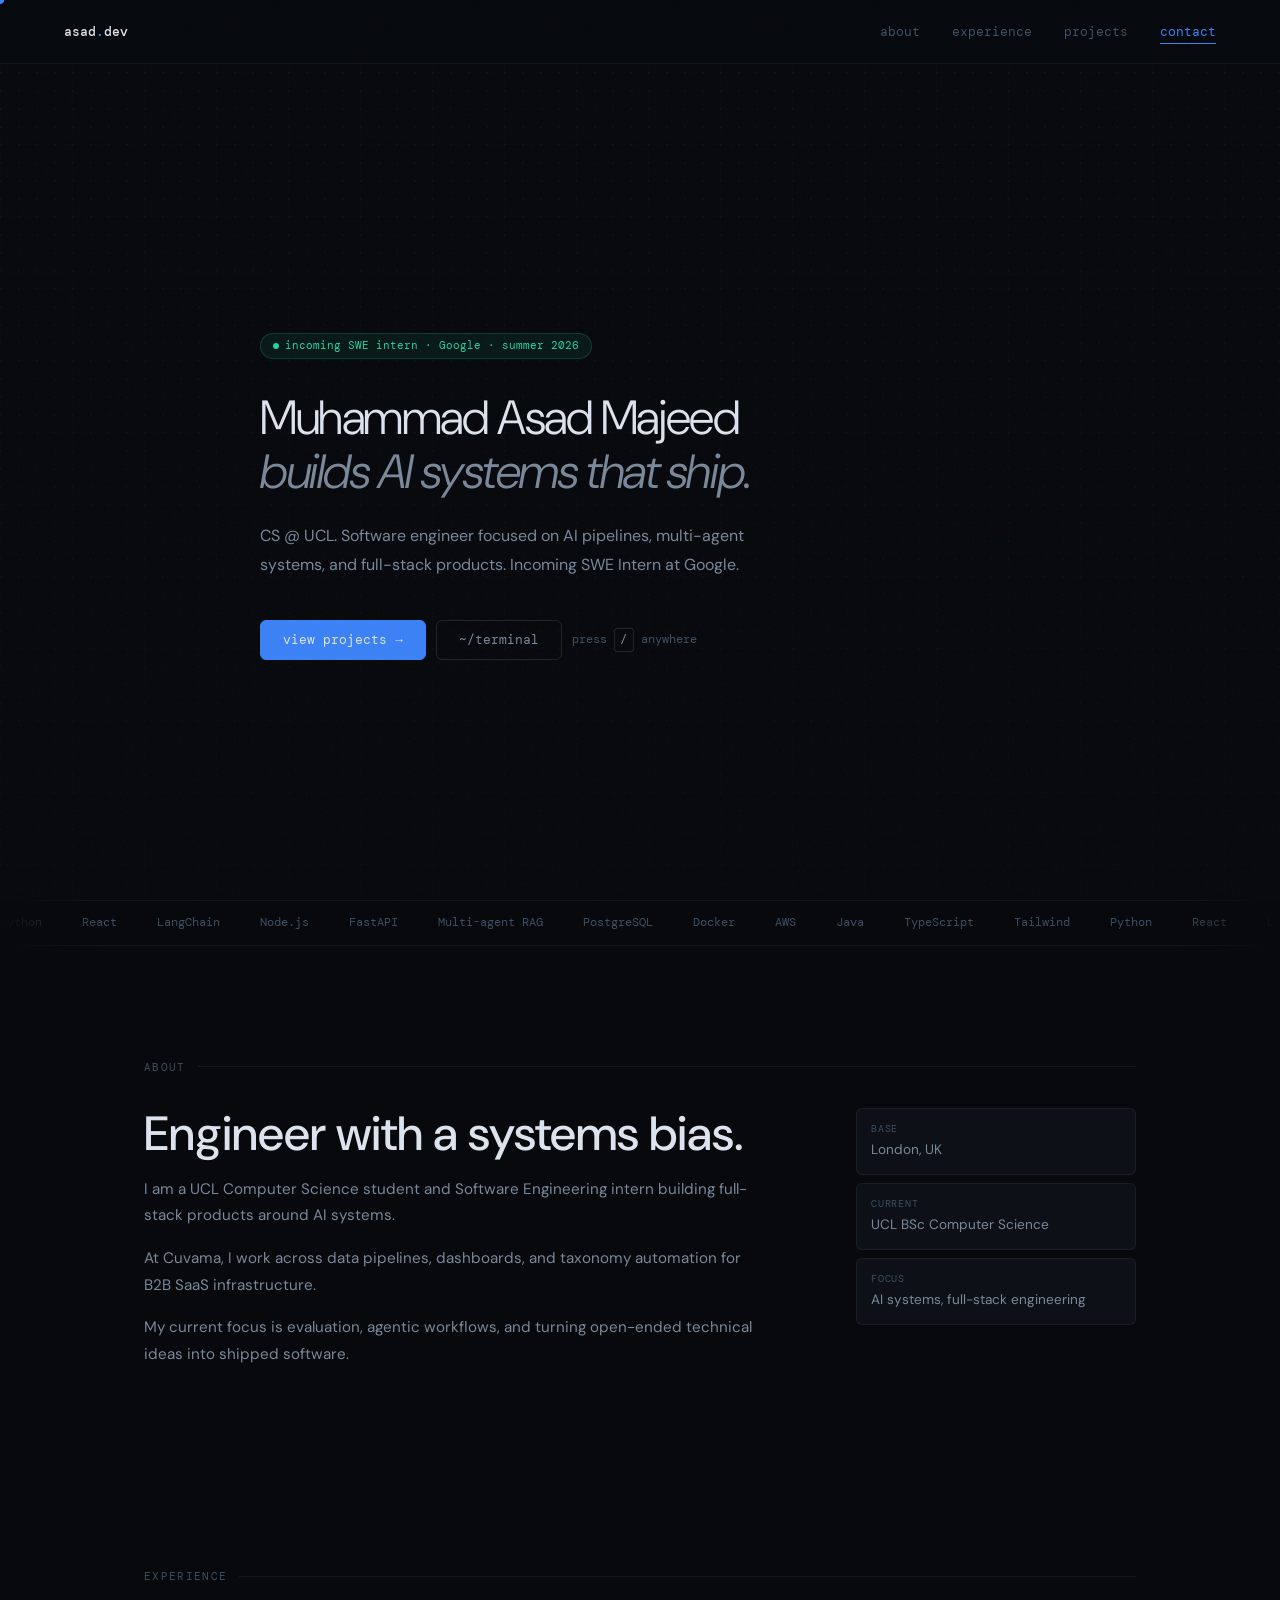
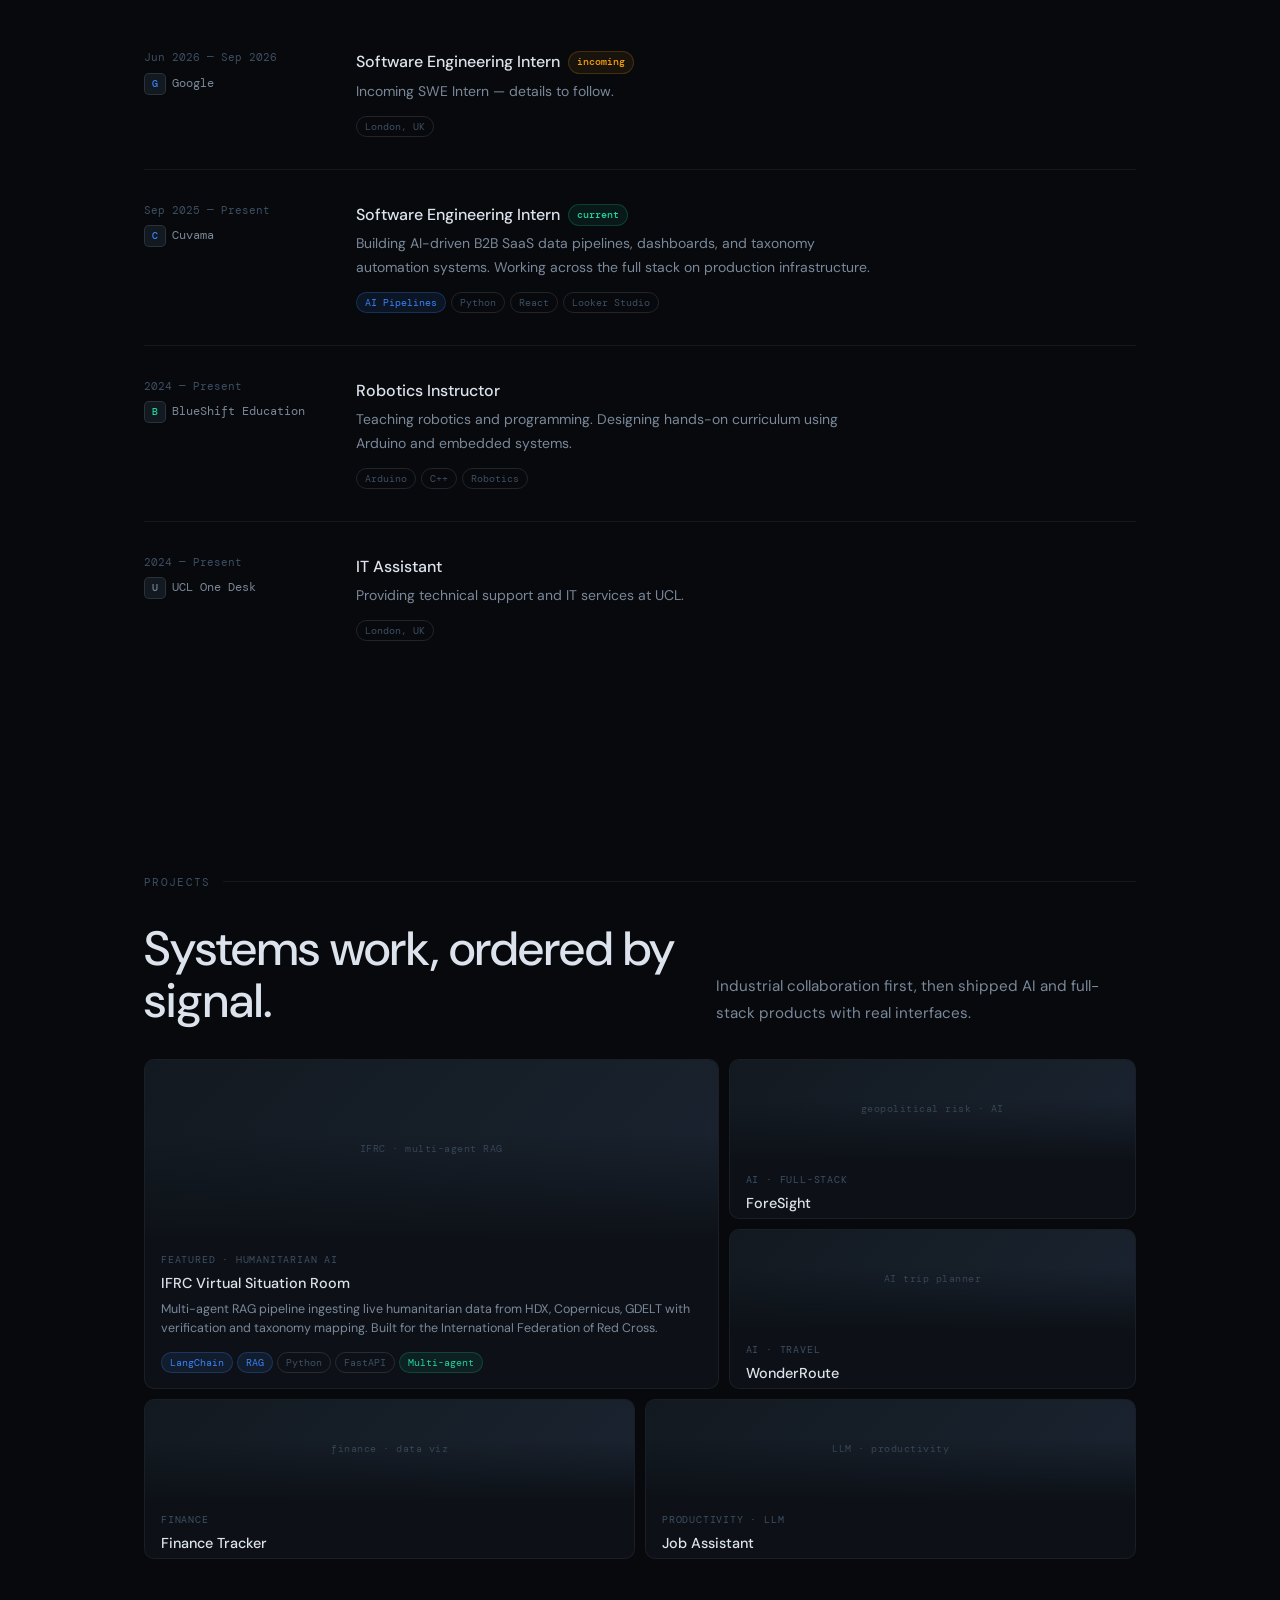
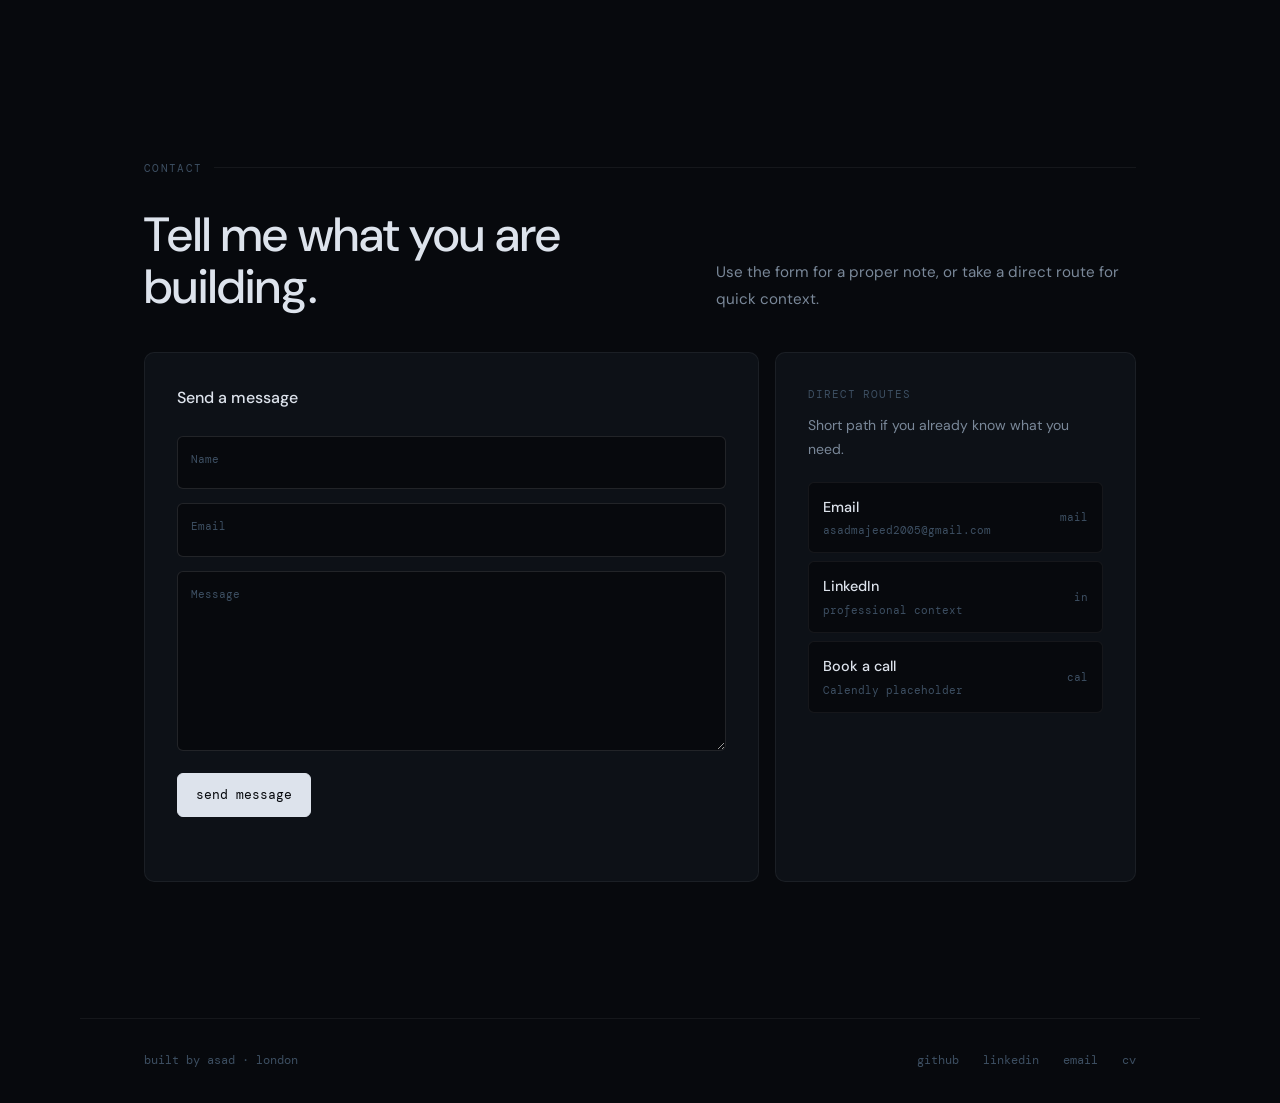
==== index.html @ 509f200a "style(responsive): complete mobile and performance pass" ====
<!DOCTYPE html>
<html>
<head>
    <meta charset="UTF-8"/>
    <meta name="viewport" content="width=device-width, initial-scale=1.0"/>
    <link rel="preconnect" href="https://fonts.googleapis.com">
    <link rel="preconnect" href="https://fonts.gstatic.com" crossorigin>
    <link rel="preload" as="style" href="https://fonts.googleapis.com/css2?family=DM+Mono:wght@400;500&family=DM+Sans:wght@300;400;500&display=swap">
    <link rel="stylesheet" href="https://fonts.googleapis.com/css2?family=DM+Mono:wght@400;500&family=DM+Sans:wght@300;400;500&display=swap">
    <link rel="stylesheet" href="css/variables.css"/>
    <link rel="stylesheet" href="css/reset.css"/>
    <link rel="stylesheet" href="css/layout.css"/>
    <link rel="stylesheet" href="css/components.css"/>
    <link rel="stylesheet" href="css/animations.css"/>
    <link rel="icon" href="favicon.ico"/>
    <link rel="icon" href="./images/favicon.svg" type="image/svg+xml">
    <link rel="icon" href="favicon.ico" type="image/x-icon" sizes="any"> <!-- Fallback -->
    <script src="script.js"></script>
    <script src="js/main.js" defer></script>
    <script src="js/scroll-animate.js" defer></script>
    <script src="js/terminal.js" defer></script>
    <script src="js/cursor.js" defer></script>
    <title>Muhammad Asad Majeed</title>
</head>
<body>
    <div id="scroll-bar" aria-hidden="true"></div>
    <div id="cursor" aria-hidden="true"></div>
    <div class="terminal-overlay" id="terminal-overlay" aria-hidden="true">
        <div class="terminal-window" role="dialog" aria-modal="true" aria-labelledby="terminal-title">
            <div class="terminal-bar">
                <div class="terminal-meta">
                    <span id="terminal-title" class="terminal-title">asad@portfolio ~/</span>
                    <div class="terminal-shell-tabs" aria-label="Terminal mode">
                        <button class="terminal-shell-tab active" type="button" data-shell="bash">bash</button>
                        <button class="terminal-shell-tab" type="button" data-shell="powershell">powershell</button>
                    </div>
                </div>
                <button class="terminal-close" type="button" data-terminal-close>close</button>
            </div>
            <div class="terminal-output" id="terminal-output" aria-live="polite"></div>
            <form class="terminal-input-row" id="terminal-form" autocomplete="off">
                <span class="terminal-prompt" id="terminal-prompt">$</span>
                <input class="terminal-input" id="terminal-input" name="command" spellcheck="false" placeholder="ls, cd projects/, open foresight/, help">
            </form>
        </div>
    </div>
    <main id="main-content">

        <nav class="site-nav" aria-label="Primary navigation">
            <a class="site-nav-logo glitch-text" href="#main-home" aria-label="Muhammad Asad Majeed home">asad<span>.</span>dev</a>
            <ul class="site-nav-links">
                <li><a href="#About" class="site-nav-link active">about</a></li>
                <li><a href="#Experience" class="site-nav-link">experience</a></li>
                <li><a href="#Projects" class="site-nav-link">projects</a></li>
                <li><a href="#Contact" class="site-nav-link">contact</a></li>
            </ul>
        </nav>
        <div id="main-home" class="hero">
            <div id="Home" class="hero-inner">
                <span class="hero-tag">
                    <span class="hero-tag-dot" aria-hidden="true"></span>
                    incoming SWE intern &middot; Google &middot; summer 2026
                </span>
                <h1 class="hero-title glitch-text" data-split-words>
                    <span>Muhammad Asad Majeed</span>
                    <span class="hero-title-muted">builds AI systems that ship.</span>
                </h1>
                <p class="hero-sub">CS @ UCL. Software engineer focused on AI pipelines, multi-agent systems, and full-stack products. Incoming SWE Intern at Google.</p>
                <div class="hero-actions">
                    <div class="magnetic-wrap">
                        <a class="btn-primary" href="#Projects">view projects &rarr;</a>
                    </div>
                    <button class="btn-ghost" type="button" data-terminal-open>~/terminal</button>
                    <span class="hero-hint">press <kbd>/</kbd> anywhere</span>
                </div>
            </div>
        </div>
        <div class="marquee-wrap" aria-label="Core toolkit">
            <div class="marquee-inner">
                <span class="marquee-item">Python</span>
                <span class="marquee-item">React</span>
                <span class="marquee-item">LangChain</span>
                <span class="marquee-item">Node.js</span>
                <span class="marquee-item">FastAPI</span>
                <span class="marquee-item">Multi-agent RAG</span>
                <span class="marquee-item">PostgreSQL</span>
                <span class="marquee-item">Docker</span>
                <span class="marquee-item">AWS</span>
                <span class="marquee-item">Java</span>
                <span class="marquee-item">TypeScript</span>
                <span class="marquee-item">Tailwind</span>
                <span class="marquee-item" aria-hidden="true">Python</span>
                <span class="marquee-item" aria-hidden="true">React</span>
                <span class="marquee-item" aria-hidden="true">LangChain</span>
                <span class="marquee-item" aria-hidden="true">Node.js</span>
                <span class="marquee-item" aria-hidden="true">FastAPI</span>
                <span class="marquee-item" aria-hidden="true">Multi-agent RAG</span>
                <span class="marquee-item" aria-hidden="true">PostgreSQL</span>
                <span class="marquee-item" aria-hidden="true">Docker</span>
                <span class="marquee-item" aria-hidden="true">AWS</span>
                <span class="marquee-item" aria-hidden="true">Java</span>
                <span class="marquee-item" aria-hidden="true">TypeScript</span>
                <span class="marquee-item" aria-hidden="true">Tailwind</span>
            </div>
        </div>
        <section id="About" class="reveal-group">
            <div class="section-label">About</div>
            <div class="about-grid reveal-item">
                <div class="about-copy">
                    <h2>Engineer with a systems bias.</h2>
                    <p>I am a UCL Computer Science student and Software Engineering intern building full-stack products around AI systems.</p>
                    <p>At Cuvama, I work across data pipelines, dashboards, and taxonomy automation for B2B SaaS infrastructure.</p>
                    <p>My current focus is evaluation, agentic workflows, and turning open-ended technical ideas into shipped software.</p>
                </div>
                <dl class="about-facts" aria-label="Quick facts">
                    <div>
                        <dt>Base</dt>
                        <dd>London, UK</dd>
                    </div>
                    <div>
                        <dt>Current</dt>
                        <dd>UCL BSc Computer Science</dd>
                    </div>
                    <div>
                        <dt>Focus</dt>
                        <dd>AI systems, full-stack engineering</dd>
                    </div>
                </dl>
            </div>
        </section>
        <section id="Experience" class="reveal-group">
            <div class="section-label">Experience</div>
            <div class="experience-list" aria-label="Professional experience">
                <article class="exp-item reveal-item">
                    <div class="exp-left">
                        <p class="exp-period">Jun 2026 &mdash; Sep 2026</p>
                        <div class="exp-company">
                            <span class="exp-company-logo exp-company-logo-accent">G</span>
                            <span class="exp-company-name">Google</span>
                        </div>
                    </div>
                    <div class="exp-right">
                        <h2 class="exp-role">Software Engineering Intern <span class="exp-badge incoming">incoming</span></h2>
                        <p class="exp-desc">Incoming SWE Intern &mdash; details to follow.</p>
                        <div class="exp-stack">
                            <span class="tag">London, UK</span>
                        </div>
                    </div>
                </article>
                <article class="exp-item reveal-item">
                    <div class="exp-left">
                        <p class="exp-period">Sep 2025 &mdash; Present</p>
                        <div class="exp-company">
                            <span class="exp-company-logo exp-company-logo-accent">C</span>
                            <span class="exp-company-name">Cuvama</span>
                        </div>
                    </div>
                    <div class="exp-right">
                        <h2 class="exp-role">Software Engineering Intern <span class="exp-badge current">current</span></h2>
                        <p class="exp-desc">Building AI-driven B2B SaaS data pipelines, dashboards, and taxonomy automation systems. Working across the full stack on production infrastructure.</p>
                        <div class="exp-stack">
                            <span class="tag accent">AI Pipelines</span>
                            <span class="tag">Python</span>
                            <span class="tag">React</span>
                            <span class="tag">Looker Studio</span>
                        </div>
                    </div>
                </article>
                <article class="exp-item reveal-item">
                    <div class="exp-left">
                        <p class="exp-period">2024 &mdash; Present</p>
                        <div class="exp-company">
                            <span class="exp-company-logo exp-company-logo-green">B</span>
                            <span class="exp-company-name">BlueShift Education</span>
                        </div>
                    </div>
                    <div class="exp-right">
                        <h2 class="exp-role">Robotics Instructor</h2>
                        <p class="exp-desc">Teaching robotics and programming. Designing hands-on curriculum using Arduino and embedded systems.</p>
                        <div class="exp-stack">
                            <span class="tag">Arduino</span>
                            <span class="tag">C++</span>
                            <span class="tag">Robotics</span>
                        </div>
                    </div>
                </article>
                <article class="exp-item reveal-item">
                    <div class="exp-left">
                        <p class="exp-period">2024 &mdash; Present</p>
                        <div class="exp-company">
                            <span class="exp-company-logo">U</span>
                            <span class="exp-company-name">UCL One Desk</span>
                        </div>
                    </div>
                    <div class="exp-right">
                        <h2 class="exp-role">IT Assistant</h2>
                        <p class="exp-desc">Providing technical support and IT services at UCL.</p>
                        <div class="exp-stack">
                            <span class="tag">London, UK</span>
                        </div>
                    </div>
                </article>
            </div>
        </section>
        <section id="Projects" class="reveal-group">
            <div class="section-label">Projects</div>
            <div class="projects-heading reveal-item">
                <h2>Systems work, ordered by signal.</h2>
                <p>Industrial collaboration first, then shipped AI and full-stack products with real interfaces.</p>
            </div>
            <div class="bento" aria-label="Selected projects">
                <article class="bento-card bento-wide bento-tall border-trace reveal-item">
                    <!-- SCREENSHOT: capture at 1200x630px, save to assets/thumbs/ifrc.png -->
                    <!-- Replace placeholder div with: <img src="assets/thumbs/ifrc.png" alt="IFRC Virtual Situation Room interface"> -->
                    <div class="bento-thumb placeholder">
                        <div class="thumb-label">IFRC &middot; multi-agent RAG</div>
                        <div class="bento-thumb-overlay"></div>
                    </div>
                    <div class="bento-info">
                        <p class="bento-label">Featured &middot; Humanitarian AI</p>
                        <h3 class="bento-title">IFRC Virtual Situation Room</h3>
                        <p class="bento-desc">Multi-agent RAG pipeline ingesting live humanitarian data from HDX, Copernicus, GDELT with verification and taxonomy mapping. Built for the International Federation of Red Cross.</p>
                        <div class="bento-footer">
                            <div class="bento-stack" aria-label="Technology stack">
                                <span class="tag accent">LangChain</span>
                                <span class="tag accent">RAG</span>
                                <span class="tag">Python</span>
                                <span class="tag">FastAPI</span>
                                <span class="tag green">Multi-agent</span>
                            </div>
                            <div class="bento-links" aria-label="Project links">
                                <a class="tag link" href="IFRC_LIVE_URL_HERE" target="_blank" rel="noopener">live</a>
                                <a class="tag link" href="IFRC_GITHUB_URL_HERE" target="_blank" rel="noopener">github</a>
                            </div>
                        </div>
                    </div>
                    <div class="bento-expand" aria-hidden="true">
                        <button class="bento-expand-close" type="button">close</button>
                        <p class="bento-label">Featured &middot; Humanitarian AI</p>
                        <h3 class="bento-expand-title">IFRC Virtual Situation Room</h3>
                        <p>Multi-agent RAG pipeline ingesting live humanitarian data from HDX, Copernicus, and GDELT. The system focuses on verification, taxonomy mapping, and operational decision support for humanitarian teams.</p>
                        <div class="bento-expand-stack">
                            <span class="tag accent">LangChain</span>
                            <span class="tag accent">RAG</span>
                            <span class="tag">Python</span>
                            <span class="tag">FastAPI</span>
                            <span class="tag green">Multi-agent</span>
                        </div>
                        <div class="bento-expand-actions">
                            <a class="btn-primary" href="IFRC_LIVE_URL_HERE" target="_blank" rel="noopener">View Live</a>
                            <a class="btn-ghost" href="IFRC_GITHUB_URL_HERE" target="_blank" rel="noopener">GitHub</a>
                        </div>
                    </div>
                </article>

                <article class="bento-card bento-mid reveal-item">
                    <!-- SCREENSHOT: capture at 1200x630px, save to assets/thumbs/foresight.png -->
                    <!-- Replace placeholder div with: <img src="assets/thumbs/foresight.png" alt="ForeSight geopolitical risk dashboard"> -->
                    <div class="bento-thumb placeholder">
                        <div class="thumb-label">geopolitical risk &middot; AI</div>
                        <div class="bento-thumb-overlay"></div>
                    </div>
                    <div class="bento-info">
                        <p class="bento-label">AI &middot; Full-stack</p>
                        <h3 class="bento-title">ForeSight</h3>
                        <p class="bento-desc">Geopolitical risk platform using Perplexity API and event graphs to surface supply-chain signals before they break.</p>
                        <div class="bento-footer">
                            <div class="bento-stack" aria-label="Technology stack">
                                <span class="tag">Node.js</span>
                                <span class="tag accent">Perplexity</span>
                                <span class="tag">React</span>
                                <span class="tag">Tailwind</span>
                            </div>
                            <div class="bento-links" aria-label="Project links">
                                <a class="tag link" href="https://signal-xfed.onrender.com/" target="_blank" rel="noopener">live</a>
                                <a class="tag link" href="https://github.com/asad24-dev/ForeSight" target="_blank" rel="noopener">github</a>
                            </div>
                        </div>
                    </div>
                    <div class="bento-expand" aria-hidden="true">
                        <button class="bento-expand-close" type="button">close</button>
                        <p class="bento-label">AI &middot; Full-stack</p>
                        <h3 class="bento-expand-title">ForeSight</h3>
                        <p>Geopolitical risk platform connecting low-signal global events to market and supply-chain impact. It uses Perplexity-powered source analysis and event graph views to make risk signals easier to inspect.</p>
                        <div class="bento-expand-stack">
                            <span class="tag">Node.js</span>
                            <span class="tag accent">Perplexity</span>
                            <span class="tag">React</span>
                            <span class="tag">Tailwind</span>
                        </div>
                        <div class="bento-expand-actions">
                            <a class="btn-primary" href="https://signal-xfed.onrender.com/" target="_blank" rel="noopener">View Live</a>
                            <a class="btn-ghost" href="https://github.com/asad24-dev/ForeSight" target="_blank" rel="noopener">GitHub</a>
                        </div>
                    </div>
                </article>

                <article class="bento-card bento-mid reveal-item">
                    <!-- SCREENSHOT: capture at 1200x630px, save to assets/thumbs/wonderroute.png -->
                    <!-- Replace placeholder div with: <img src="assets/thumbs/wonderroute.png" alt="WonderRoute trip planner interface"> -->
                    <div class="bento-thumb placeholder">
                        <div class="thumb-label">AI trip planner</div>
                        <div class="bento-thumb-overlay"></div>
                    </div>
                    <div class="bento-info">
                        <p class="bento-label">AI &middot; Travel</p>
                        <h3 class="bento-title">WonderRoute</h3>
                        <p class="bento-desc">Photo-spot-aware trip planner syncing itineraries, ratings, and Google Maps via Gemini.</p>
                        <div class="bento-footer">
                            <div class="bento-stack" aria-label="Technology stack">
                                <span class="tag accent">Gemini</span>
                                <span class="tag">React</span>
                                <span class="tag">Node.js</span>
                                <span class="tag">Google APIs</span>
                            </div>
                            <div class="bento-links" aria-label="Project links">
                                <a class="tag link" href="https://wonderroute.onrender.com" target="_blank" rel="noopener">live</a>
                                <a class="tag link" href="https://github.com/asad24-dev/WonderRoute" target="_blank" rel="noopener">github</a>
                            </div>
                        </div>
                    </div>
                    <div class="bento-expand" aria-hidden="true">
                        <button class="bento-expand-close" type="button">close</button>
                        <p class="bento-label">AI &middot; Travel</p>
                        <h3 class="bento-expand-title">WonderRoute</h3>
                        <p>Collaborative travel planner that syncs locations, preferences, ratings, and Gemini-generated plans into shared itineraries. It connects Google APIs with a full-stack planning interface.</p>
                        <div class="bento-expand-stack">
                            <span class="tag accent">Gemini</span>
                            <span class="tag">React</span>
                            <span class="tag">Node.js</span>
                            <span class="tag">Google APIs</span>
                        </div>
                        <div class="bento-expand-actions">
                            <a class="btn-primary" href="https://wonderroute.onrender.com" target="_blank" rel="noopener">View Live</a>
                            <a class="btn-ghost" href="https://github.com/asad24-dev/WonderRoute" target="_blank" rel="noopener">GitHub</a>
                        </div>
                    </div>
                </article>

                <article class="bento-card bento-half reveal-item">
                    <!-- SCREENSHOT: capture at 1200x630px, save to assets/thumbs/finance.png -->
                    <!-- Replace placeholder div with: <img src="assets/thumbs/finance.png" alt="Finance Tracker dashboard"> -->
                    <div class="bento-thumb placeholder">
                        <div class="thumb-label">finance &middot; data viz</div>
                        <div class="bento-thumb-overlay"></div>
                    </div>
                    <div class="bento-info">
                        <p class="bento-label">Finance</p>
                        <h3 class="bento-title">Finance Tracker</h3>
                        <p class="bento-desc">Personal finance tracker with data visualisation and spending categorisation.</p>
                        <div class="bento-footer">
                            <div class="bento-stack" aria-label="Technology stack">
                                <span class="tag">Python</span>
                                <span class="tag">SQLite</span>
                                <span class="tag">Matplotlib</span>
                            </div>
                            <div class="bento-links" aria-label="Project links">
                                <a class="tag link" href="https://ai-finance-webapp-1.onrender.com" target="_blank" rel="noopener">live</a>
                                <a class="tag link" href="https://github.com/asad24-dev/AI-Finance-WebApp" target="_blank" rel="noopener">github</a>
                            </div>
                        </div>
                    </div>
                    <div class="bento-expand" aria-hidden="true">
                        <button class="bento-expand-close" type="button">close</button>
                        <p class="bento-label">Finance</p>
                        <h3 class="bento-expand-title">Finance Tracker</h3>
                        <p>Personal finance tracker with spending categorisation, visual reporting, and a focused dashboard for understanding where money moves over time.</p>
                        <div class="bento-expand-stack">
                            <span class="tag">Python</span>
                            <span class="tag">SQLite</span>
                            <span class="tag">Matplotlib</span>
                        </div>
                        <div class="bento-expand-actions">
                            <a class="btn-primary" href="https://ai-finance-webapp-1.onrender.com" target="_blank" rel="noopener">View Live</a>
                            <a class="btn-ghost" href="https://github.com/asad24-dev/AI-Finance-WebApp" target="_blank" rel="noopener">GitHub</a>
                        </div>
                    </div>
                </article>

                <article class="bento-card bento-half reveal-item">
                    <!-- SCREENSHOT: capture at 1200x630px, save to assets/thumbs/job-assistant.png -->
                    <!-- Replace placeholder div with: <img src="assets/thumbs/job-assistant.png" alt="Job Assistant application interface"> -->
                    <div class="bento-thumb placeholder">
                        <div class="thumb-label">LLM &middot; productivity</div>
                        <div class="bento-thumb-overlay"></div>
                    </div>
                    <div class="bento-info">
                        <p class="bento-label">Productivity &middot; LLM</p>
                        <h3 class="bento-title">Job Assistant</h3>
                        <p class="bento-desc">LLM-powered job application tool for cover letter generation and role matching.</p>
                        <div class="bento-footer">
                            <div class="bento-stack" aria-label="Technology stack">
                                <span class="tag accent">LLM</span>
                                <span class="tag">FastAPI</span>
                                <span class="tag">Python</span>
                            </div>
                            <div class="bento-links" aria-label="Project links">
                                <a class="tag link" href="https://github.com/asad24-dev/JobApplicationAssistant" target="_blank" rel="noopener">github</a>
                            </div>
                        </div>
                    </div>
                    <div class="bento-expand" aria-hidden="true">
                        <button class="bento-expand-close" type="button">close</button>
                        <p class="bento-label">Productivity &middot; LLM</p>
                        <h3 class="bento-expand-title">Job Assistant</h3>
                        <p>LLM-powered application assistant for matching roles to relevant experience and generating stronger first drafts for application material.</p>
                        <div class="bento-expand-stack">
                            <span class="tag accent">LLM</span>
                            <span class="tag">FastAPI</span>
                            <span class="tag">Python</span>
                        </div>
                        <div class="bento-expand-actions">
                            <a class="btn-ghost" href="https://github.com/asad24-dev/JobApplicationAssistant" target="_blank" rel="noopener">GitHub</a>
                        </div>
                    </div>
                </article>
            </div>
        </section>

        <section id="Contact" class="reveal-group">
            <div class="section-label">Contact</div>
            <div class="contact-heading">
                <h2>Tell me what you are building.</h2>
                <p>Use the form for a proper note, or take a direct route for quick context.</p>
            </div>
            <div class="contact-shell border-trace">
                <div class="contact-form reveal-item">
                    <h3>Send a message</h3>
                    <form id="contact-form" action="https://formspree.io/f/manjopgz" method="POST">
                        <div class="form-group">
                            <input type="text" id="name" name="name" required placeholder=" ">
                            <label for="name">Name</label>
                        </div>

                        <div class="form-group">
                            <input type="email" id="email" name="email" required placeholder=" ">
                            <label for="email">Email</label>
                        </div>

                        <div class="form-group">
                            <textarea id="message" name="message" rows="5" required placeholder=" "></textarea>
                            <label for="message">Message</label>
                        </div>
                        <button type="submit" class="submit-btn">
                            <span>send message</span>
                        </button>
                        <div id="form-status"></div>
                    </form>
                </div>
                <aside class="contact-links reveal-item">
                    <p class="contact-links-label">Direct routes</p>
                    <p class="contact-links-copy">Short path if you already know what you need.</p>
                    <div class="contact-action-list">
                        <a href="mailto:asadmajeed2005@gmail.com">
                            <span>
                                <strong>Email</strong>
                                <small>asadmajeed2005@gmail.com</small>
                            </span>
                            <span class="contact-route-meta">mail</span>
                        </a>
                        <a href="https://www.linkedin.com/in/muhammad-asad-majeed" target="_blank" rel="noopener noreferrer">
                            <span>
                                <strong>LinkedIn</strong>
                                <small>professional context</small>
                            </span>
                            <span class="contact-route-meta">in</span>
                        </a>
                        <a href="CALENDLY_URL_HERE">
                            <span>
                                <strong>Book a call</strong>
                                <small>Calendly placeholder</small>
                            </span>
                            <span class="contact-route-meta">cal</span>
                        </a>
                    </div>
                </aside>
            </div>
        </section>
        <footer class="site-footer">
            <span class="footer-left">built by asad &middot; london</span>
            <nav class="footer-links" aria-label="Footer links">
                <a href="https://github.com/asad24-dev" target="_blank" rel="noopener noreferrer">github</a>
                <a href="https://linkedin.com/in/muhammad-asad-majeed" target="_blank" rel="noopener noreferrer">linkedin</a>
                <a href="mailto:asadmajeed2005@gmail.com">email</a>
                <a href="./images/Majeed_MuhammadAsad_cv (9).pdf">cv</a>
            </nav>
        </footer>
    </main> 
    
</body>
</html>
---- css/variables.css ----
:root {
    color-scheme: dark;
    --bg: #07090d;
    --bg2: #0d1117;
    --bg3: #121920;
    --bg4: #1a2330;
    --grid-line: rgba(59, 130, 246, 0.075);
    --grid-dot: rgba(255, 255, 255, 0.08);
    --page-fade: rgba(7, 9, 13, 0.72);
    --nav-bg: rgba(7, 9, 13, 0.85);
    --border: rgba(255, 255, 255, 0.06);
    --border2: rgba(255, 255, 255, 0.11);
    --border3: rgba(255, 255, 255, 0.18);
    --overlay: rgba(7, 9, 13, 0.88);
    --text: #dde3ec;
    --text2: #7a8899;
    --text3: #3d4f62;
    --accent: #3b82f6;
    --accent-dim: rgba(59, 130, 246, 0.10);
    --accent-glow: rgba(59, 130, 246, 0.05);
    --accent-brd: rgba(59, 130, 246, 0.25);
    --light-sweep: rgba(255, 255, 255, 0.025);
    --cursor-card: rgba(255, 255, 255, 0.12);
    --green: #22d3a0;
    --green-dim: rgba(34, 211, 160, 0.08);
    --green-brd: rgba(34, 211, 160, 0.2);
    --amber: #f59e0b;
    --amber-dim: rgba(245, 158, 11, 0.07);
    --amber-brd: rgba(245, 158, 11, 0.2);
    --error: #f87171;
    --font-sans: "DM Sans", system-ui, sans-serif;
    --font-mono: "DM Mono", "Fira Code", monospace;
    --r: 6px;
    --rl: 10px;
    --container-max: 1120px;
}
---- css/layout.css ----
html::before {
    content: "";
    position: fixed;
    inset: 0;
    z-index: 9999;
    pointer-events: none;
    opacity: 0.028;
    background-image: url("data:image/svg+xml,%3Csvg viewBox='0 0 256 256' xmlns='http://www.w3.org/2000/svg'%3E%3Cfilter id='noise'%3E%3CfeTurbulence type='fractalNoise' baseFrequency='0.9' numOctaves='4' stitchTiles='stitch'/%3E%3C/filter%3E%3Crect width='100%25' height='100%25' filter='url(%23noise)'/%3E%3C/svg%3E");
    background-size: 200px 200px;
}

body::before,
body::after {
    content: "";
    position: fixed;
    inset: 0;
    z-index: 0;
    pointer-events: none;
}

body::before {
    background-image:
        linear-gradient(var(--grid-line) 1px, transparent 1px),
        linear-gradient(90deg, var(--grid-line) 1px, transparent 1px),
        radial-gradient(circle at 1px 1px, var(--grid-dot) 1px, transparent 0);
    background-size: 72px 72px, 72px 72px, 18px 18px;
    opacity: 0.36;
}

body::after {
    background: linear-gradient(to bottom, transparent, var(--page-fade));
}

#main-content {
    position: relative;
    z-index: 2;
    width: 100%;
    max-width: 100%;
    overflow-x: clip;
}

#scroll-bar {
    position: fixed;
    top: 0;
    left: 0;
    z-index: 10000;
    width: 0%;
    height: 1px;
    background: var(--accent);
    transition: width 0.05s linear;
}

.site-nav {
    position: sticky;
    top: 0;
    z-index: 100;
    display: flex;
    align-items: center;
    justify-content: space-between;
    min-height: 64px;
    padding: 0 clamp(20px, 5vw, 72px);
    border-bottom: 1px solid var(--border);
    background: var(--nav-bg);
    backdrop-filter: blur(16px);
}

.site-nav-logo {
    color: var(--text);
    font-family: var(--font-mono);
    font-size: 13px;
    font-weight: 500;
    text-decoration: none;
}

.site-nav-logo span {
    color: var(--accent);
}

.site-nav-links {
    display: flex;
    align-items: center;
    gap: 2rem;
    margin: 0;
    padding: 0;
    list-style: none;
}

.site-nav-link {
    position: relative;
    display: block;
    color: var(--text3);
    font-family: var(--font-mono);
    font-size: 13px;
    text-decoration: none;
    transition: color 0.15s ease;
}

.site-nav-link::after {
    content: "";
    position: absolute;
    right: 0;
    bottom: -2px;
    left: 0;
    height: 1px;
    background: var(--accent);
    transform: scaleX(0);
    transform-origin: left;
    transition: transform 0.2s cubic-bezier(0.16, 1, 0.3, 1);
}

.site-nav-link:hover {
    color: var(--text);
}

.site-nav-link.active {
    color: var(--accent);
}

.site-nav-link:hover::after,
.site-nav-link.active::after {
    transform: scaleX(1);
}

#main-home.hero {
    min-height: calc(100vh - 64px);
    display: flex;
    align-items: center;
    justify-content: flex-start;
    margin: 0;
    padding: clamp(88px, 13vh, 132px) clamp(20px, 5vw, 72px) clamp(72px, 10vh, 112px);
}

#Home.hero-inner {
    width: min(760px, 100%);
    margin: 0 auto;
    padding: 0;
    animation: hero-fade-in 520ms cubic-bezier(0.16, 1, 0.3, 1) both;
}

.hero-tag {
    display: inline-flex;
    align-items: center;
    gap: 6px;
    margin-bottom: 2rem;
    padding: 4px 12px;
    border: 1px solid var(--green-brd);
    border-radius: 999px;
    background: var(--green-dim);
    color: var(--green);
    font-family: var(--font-mono);
    font-size: 11px;
    line-height: 1.4;
}

.hero-tag-dot {
    width: 6px;
    height: 6px;
    border-radius: 999px;
    background: var(--green);
    animation: pulse-dot 2s ease infinite;
}

#Home .hero-title {
    max-width: 760px;
    margin: 0;
    color: var(--text);
    font-family: var(--font-sans);
    font-size: clamp(2rem, 5vw, 3rem);
    font-weight: 300;
    letter-spacing: -0.03em;
    line-height: 1.12;
}

.hero-title > span {
    display: block;
}

.hero-title-muted {
    color: var(--text2);
    font-style: italic;
}

.hero-sub {
    max-width: 500px;
    margin: 1.5rem 0 0;
    color: var(--text2);
    font-size: 1rem;
    line-height: 1.8;
}

.hero-actions {
    display: flex;
    align-items: center;
    flex-wrap: wrap;
    gap: 10px;
    margin-top: 2.5rem;
}

.hero-hint {
    color: var(--text3);
    font-family: var(--font-mono);
    font-size: 12px;
}

.hero-hint kbd {
    min-width: 20px;
    display: inline-flex;
    align-items: center;
    justify-content: center;
    padding: 1px 5px;
    border: 1px solid var(--border2);
    border-radius: 3px;
    color: var(--text2);
    font: inherit;
}

.marquee-wrap {
    overflow: hidden;
    width: 100%;
    border-top: 1px solid var(--border);
    border-bottom: 1px solid var(--border);
    padding: 12px 0;
    -webkit-mask: linear-gradient(90deg, transparent, black 8%, black 92%, transparent);
    mask: linear-gradient(90deg, transparent, black 8%, black 92%, transparent);
}

.marquee-inner {
    display: flex;
    width: max-content;
    gap: 2.5rem;
    animation: marquee 22s linear infinite;
}

.marquee-inner:hover {
    animation-play-state: paused;
}

.marquee-item {
    color: var(--text3);
    font-family: var(--font-mono);
    font-size: 12px;
    white-space: nowrap;
    transition: color 0.15s ease;
}

.marquee-item:hover {
    color: var(--text2);
}

.section-label {
    display: flex;
    align-items: center;
    gap: 12px;
    margin: 0 0 2rem;
    color: var(--text3);
    font-family: var(--font-mono);
    font-size: 11px;
    letter-spacing: 0.12em;
    text-transform: uppercase;
}

.section-label::after {
    content: "";
    flex: 1;
    height: 1px;
    background: var(--border);
}

#Experience {
    width: min(100%, var(--container-max));
    max-width: var(--container-max);
    margin: 0 auto;
    padding: clamp(88px, 12vw, 112px) clamp(20px, 5vw, 72px) clamp(64px, 8vw, 88px);
    color: var(--text);
}

.experience-list {
    display: flex;
    flex-direction: column;
}

.exp-item {
    display: grid;
    grid-template-columns: 180px 1fr;
    gap: 2rem;
    padding: 2rem 0;
    border-bottom: 1px solid var(--border);
}

.exp-item:last-child {
    border-bottom: 0;
}

.exp-period {
    margin: 0 0 6px;
    color: var(--text3);
    font-family: var(--font-mono);
    font-size: 11px;
    line-height: 1.6;
}

.exp-company {
    display: flex;
    align-items: center;
    gap: 6px;
    color: var(--text2);
    font-family: var(--font-mono);
    font-size: 12px;
}

.exp-company-logo {
    width: 22px;
    height: 22px;
    display: inline-flex;
    align-items: center;
    justify-content: center;
    flex: 0 0 auto;
    border: 1px solid var(--border2);
    border-radius: 5px;
    background: var(--bg3);
    color: var(--text2);
    font-size: 10px;
    font-weight: 500;
}

.exp-company-logo-accent {
    color: var(--accent);
}

.exp-company-logo-green {
    color: var(--green);
}

.exp-role {
    display: flex;
    align-items: center;
    flex-wrap: wrap;
    gap: 8px;
    margin: 0 0 4px;
    color: var(--text);
    font-size: 1rem;
    font-weight: 500;
}

.exp-badge {
    padding: 2px 8px;
    border: 1px solid var(--border2);
    border-radius: 999px;
    color: var(--text3);
    font-family: var(--font-mono);
    font-size: 10px;
    font-weight: 500;
}

.exp-badge.incoming {
    border-color: var(--amber-brd);
    background: var(--amber-dim);
    color: var(--amber);
}

.exp-badge.current {
    border-color: var(--green-brd);
    background: var(--green-dim);
    color: var(--green);
}

.exp-desc {
    max-width: 520px;
    margin: 0 0 0.75rem;
    color: var(--text2);
    font-size: 0.875rem;
    line-height: 1.7;
}

.exp-stack {
    display: flex;
    flex-wrap: wrap;
    gap: 5px;
}

.bento {
    display: grid;
    grid-template-columns: repeat(12, 1fr);
    grid-auto-rows: 160px;
    gap: 10px;
    margin-top: 1rem;
}

.bento-card {
    position: relative;
    overflow: hidden;
    display: flex;
    flex-direction: column;
    border: 1px solid var(--border);
    border-radius: var(--rl);
    background: var(--bg2);
    transition: border-color 0.2s ease, transform 0.2s ease;
}

.bento-card::before {
    content: "";
    position: absolute;
    inset: 0;
    z-index: 1;
    pointer-events: none;
    opacity: 0;
    background: radial-gradient(circle at var(--mx, 50%) var(--my, 50%), var(--accent-glow), transparent 65%);
    transition: opacity 0.3s ease;
}

.bento-card::after {
    content: "";
    position: absolute;
    top: -50%;
    left: -80%;
    z-index: 3;
    width: 40%;
    height: 200%;
    pointer-events: none;
    background: linear-gradient(90deg, transparent, var(--light-sweep), transparent);
    transform: skewX(-15deg);
    transition: left 0.6s ease;
}

.bento-card:hover::before {
    opacity: 1;
}

.bento-card:hover::after {
    left: 150%;
}

.bento-card:hover {
    border-color: var(--border2);
    transform: translateY(-1px);
}

.bento-thumb {
    position: relative;
    overflow: hidden;
    width: 100%;
    height: 100px;
    flex-shrink: 0;
    background: var(--bg3);
}

.bento-thumb img {
    width: 100%;
    height: 100%;
    object-fit: cover;
    object-position: top;
    filter: brightness(0.7) saturate(0.8);
    transition: transform 0.4s ease, filter 0.4s ease;
}

.bento-card:hover .bento-thumb img {
    transform: scale(1.04);
    filter: brightness(0.88) saturate(1);
}

.bento-thumb.placeholder {
    display: flex;
    align-items: center;
    justify-content: center;
    background: linear-gradient(135deg, var(--bg3), var(--bg4));
}

.thumb-label {
    color: var(--text3);
    font-family: var(--font-mono);
    font-size: 10px;
    letter-spacing: 0.05em;
}

.bento-thumb-overlay {
    position: absolute;
    inset: 0;
    background: linear-gradient(to bottom, transparent 40%, var(--bg2) 100%);
}

.bento-info {
    position: relative;
    z-index: 2;
    display: flex;
    flex: 1;
    flex-direction: column;
    gap: 4px;
    padding: 0.75rem 1rem 0.9rem;
}

.bento-label {
    margin: 0;
    color: var(--text3);
    font-family: var(--font-mono);
    font-size: 10px;
    letter-spacing: 0.08em;
    text-transform: uppercase;
}

.bento-title {
    margin: 0;
    color: var(--text);
    font-size: 0.9rem;
    font-weight: 500;
}

.bento-desc {
    flex: 1;
    margin: 0;
    color: var(--text2);
    font-size: 0.78rem;
    line-height: 1.5;
}

.bento-footer {
    display: flex;
    align-items: center;
    justify-content: space-between;
    gap: 10px;
    margin-top: 6px;
}

.bento-stack,
.bento-links {
    display: flex;
    flex-wrap: wrap;
    gap: 4px;
}

.bento-links {
    opacity: 0;
    transition: opacity 0.2s ease;
}

.bento-card:hover .bento-links,
.bento-card:focus-within .bento-links {
    opacity: 1;
}

.bento-wide {
    grid-column: span 7;
}

.bento-mid {
    grid-column: span 5;
}

.bento-half {
    grid-column: span 6;
}

.bento-third {
    grid-column: span 4;
}

.bento-tall {
    grid-row: span 2;
}

.bento-tall .bento-thumb {
    height: 180px;
}

.bento-expand {
    position: absolute;
    inset: 0;
    z-index: 10;
    display: flex;
    flex-direction: column;
    gap: 0.8rem;
    overflow-y: auto;
    padding: 1.5rem;
    background: var(--bg2);
    opacity: 0;
    pointer-events: none;
    transition: opacity 0.2s ease;
}

.bento-expand.open {
    opacity: 1;
    pointer-events: auto;
}

.bento-expand-close {
    position: absolute;
    top: 12px;
    right: 12px;
    border: 1px solid var(--border2);
    border-radius: var(--r);
    padding: 4px 8px;
    background: transparent;
    color: var(--text3);
    font-family: var(--font-mono);
    font-size: 11px;
    cursor: pointer;
    transition: border-color 0.15s ease, color 0.15s ease;
}

.bento-expand-close:hover {
    border-color: var(--border3);
    color: var(--text);
}

.bento-expand-title {
    max-width: calc(100% - 64px);
    margin: 0;
    color: var(--text);
    font-size: 1.05rem;
    font-weight: 500;
}

.bento-expand p:not(.bento-label) {
    max-width: 560px;
    margin: 0;
    color: var(--text2);
    font-size: 0.875rem;
    line-height: 1.7;
}

.bento-expand-stack,
.bento-expand-actions {
    display: flex;
    flex-wrap: wrap;
    gap: 6px;
}

.bento-expand-actions {
    margin-top: auto;
}

#Projects {
    width: min(100%, var(--container-max));
    max-width: var(--container-max);
    margin: 0 auto;
    padding: clamp(88px, 12vw, 112px) clamp(20px, 5vw, 72px) clamp(64px, 8vw, 88px);
    color: var(--text);
}

.projects-heading {
    display: grid;
    grid-template-columns: minmax(0, 1fr) minmax(260px, 420px);
    gap: 2rem;
    align-items: end;
    margin-bottom: 2rem;
}

.projects-heading h2 {
    max-width: 720px;
    margin: 0;
    color: var(--text);
    font-size: clamp(2rem, 5vw, 3rem);
    font-weight: 500;
    letter-spacing: 0;
    line-height: 1.08;
}

.projects-heading p {
    max-width: 620px;
    margin: 0;
    color: var(--text2);
    font-size: 0.95rem;
    line-height: 1.75;
}

#About,
#Contact {
    width: min(100%, var(--container-max));
    max-width: var(--container-max);
    margin: 0 auto;
    padding: clamp(88px, 12vw, 112px) clamp(20px, 5vw, 72px) clamp(64px, 8vw, 88px);
    color: var(--text);
}

.about-grid {
    display: grid;
    grid-template-columns: minmax(0, 1fr) 280px;
    gap: clamp(2rem, 6vw, 5rem);
    align-items: start;
}

.about-copy h2,
.contact-heading h2 {
    max-width: 720px;
    margin: 0;
    color: var(--text);
    font-size: clamp(2rem, 5vw, 3rem);
    font-weight: 500;
    letter-spacing: 0;
    line-height: 1.08;
}

#About .about-copy p,
.contact-heading p {
    max-width: 620px;
    margin: 1rem 0 0;
    color: var(--text2);
    font-size: 0.95rem;
    line-height: 1.75;
}

.about-facts {
    display: grid;
    gap: 8px;
    margin: 0;
}

.about-facts div {
    display: grid;
    gap: 2px;
    border: 1px solid var(--border);
    border-radius: var(--r);
    background: var(--bg2);
    padding: 12px 14px;
}

.about-facts dt {
    color: var(--text3);
    font-family: var(--font-mono);
    font-size: 10px;
    letter-spacing: 0.08em;
    text-transform: uppercase;
}

.about-facts dd {
    margin: 0;
    color: var(--text2);
    font-size: 0.85rem;
}

.contact-heading {
    display: grid;
    grid-template-columns: minmax(0, 1fr) minmax(260px, 420px);
    gap: 2rem;
    align-items: end;
    margin-bottom: 2.5rem;
}

.contact-shell {
    display: grid;
    grid-template-columns: minmax(0, 1.45fr) minmax(260px, 0.85fr);
    gap: 16px;
}

#Contact .contact-form,
#Contact .contact-links {
    min-height: 100%;
    border: 1px solid var(--border);
    border-radius: var(--rl);
    background: var(--bg2);
    padding: clamp(1.25rem, 3vw, 2rem);
}

#Contact .contact-form h3 {
    margin: 0 0 1.5rem;
    color: var(--text);
    font-size: 1rem;
    font-weight: 500;
}

#Contact .form-group {
    position: relative;
    margin-bottom: 14px;
}

#Contact .form-group input,
#Contact .form-group textarea {
    width: 100%;
    border: 1px solid var(--border2);
    border-radius: var(--r);
    background: var(--bg);
    color: var(--text);
    font-family: var(--font-mono);
    font-size: 13px;
    outline: 0;
    padding: 20px 14px 10px;
    transition: border-color 0.18s ease, background 0.18s ease;
}

#Contact .form-group textarea {
    min-height: 180px;
    resize: vertical;
}

#Contact .form-group label {
    position: absolute;
    top: 14px;
    left: 14px;
    color: var(--text3);
    font-family: var(--font-mono);
    font-size: 11px;
    pointer-events: none;
    transition: transform 0.18s ease, color 0.18s ease;
}

#Contact .form-group input:focus,
#Contact .form-group textarea:focus {
    border-color: var(--accent-brd);
    background: var(--bg3);
}

#Contact .form-group input:focus + label,
#Contact .form-group textarea:focus + label,
#Contact .form-group input:not(:placeholder-shown) + label,
#Contact .form-group textarea:not(:placeholder-shown) + label {
    color: var(--accent);
    transform: translateY(-9px) scale(0.9);
    transform-origin: left;
}

#Contact .submit-btn {
    min-height: 44px;
    border: 1px solid var(--text);
    border-radius: var(--r);
    background: var(--text);
    color: var(--bg);
    font-family: var(--font-mono);
    font-size: 13px;
    cursor: pointer;
    padding: 0 18px;
    transition: border-color 0.18s ease, background 0.18s ease, color 0.18s ease, transform 0.18s ease;
}

#Contact .submit-btn:hover {
    border-color: var(--accent);
    background: var(--accent);
    color: var(--text);
    transform: translateY(-1px);
}

#Contact #form-status {
    min-height: 20px;
    margin-top: 12px;
    color: var(--text3);
    font-family: var(--font-mono);
    font-size: 12px;
}

.contact-links-label {
    margin: 0 0 0.65rem;
    color: var(--text3);
    font-family: var(--font-mono);
    font-size: 11px;
    letter-spacing: 0.08em;
    text-transform: uppercase;
}

.contact-links-copy {
    margin: 0 0 1.25rem;
    color: var(--text2);
    font-size: 0.875rem;
    line-height: 1.7;
}

.contact-action-list {
    display: grid;
    gap: 8px;
}

.contact-action-list a {
    display: flex;
    align-items: center;
    justify-content: space-between;
    gap: 18px;
    border: 1px solid var(--border);
    border-radius: var(--r);
    background: var(--bg);
    color: var(--text2);
    padding: 13px 14px;
    text-decoration: none;
    transition: border-color 0.18s ease, background 0.18s ease, color 0.18s ease, transform 0.18s ease;
}

.contact-action-list a:hover,
.contact-action-list a:focus-visible {
    border-color: var(--accent-brd);
    background: var(--accent-dim);
    color: var(--text);
    transform: translateY(-1px);
}

.contact-action-list strong,
.contact-action-list small {
    display: block;
}

.contact-action-list strong {
    color: var(--text);
    font-size: 0.9rem;
    font-weight: 500;
}

.contact-action-list small {
    margin-top: 2px;
    color: var(--text3);
    font-family: var(--font-mono);
    font-size: 11px;
}

.contact-route-meta {
    color: var(--text3);
    font-family: var(--font-mono);
    font-size: 11px;
}

.site-footer {
    width: min(100%, var(--container-max));
    max-width: var(--container-max);
    display: flex;
    align-items: center;
    justify-content: space-between;
    gap: 1.5rem;
    margin: 3rem auto 0;
    border-top: 1px solid var(--border);
    padding: 2rem clamp(20px, 5vw, 72px);
}

.footer-left,
.footer-links a {
    color: var(--text3);
    font-family: var(--font-mono);
    font-size: 12px;
}

.footer-links {
    display: flex;
    flex-wrap: wrap;
    gap: 1.5rem;
}

.footer-links a {
    text-decoration: none;
    transition: color 0.15s ease;
}

.footer-links a:hover {
    color: var(--text2);
}

.border-trace {
    position: relative;
}

.border-trace::before {
    content: "";
    position: absolute;
    inset: -1px;
    z-index: 0;
    border-radius: inherit;
    padding: 1px;
    background: linear-gradient(90deg, var(--accent), var(--green), var(--accent));
    background-size: 200%;
    background-position: 100%;
    opacity: 0;
    pointer-events: none;
    transition: opacity 0.2s ease, background-position 0.5s ease;
    -webkit-mask: linear-gradient(var(--text) 0 0) content-box, linear-gradient(var(--text) 0 0);
    -webkit-mask-composite: xor;
    mask-composite: exclude;
}

.border-trace:hover::before,
.border-trace:focus-within::before {
    background-position: 0%;
    opacity: 1;
}

@media screen and (max-width: 768px) {
    #Experience,
    #About,
    #Projects,
    #Contact {
        padding-right: 24px;
        padding-left: 24px;
    }

    .site-nav {
        gap: 1rem;
        min-height: 60px;
        padding-right: 16px;
        padding-left: 16px;
    }

    .site-nav-links {
        gap: clamp(0.7rem, 3vw, 1rem);
        overflow-x: auto;
        scrollbar-width: none;
    }

    .site-nav-links::-webkit-scrollbar {
        display: none;
    }

    .site-nav-link {
        font-size: 11px;
    }

    .exp-item {
        grid-template-columns: 1fr;
        gap: 0.85rem;
    }

    .bento {
        grid-auto-rows: auto;
    }

    .bento-card {
        grid-column: span 12;
        min-height: 280px;
    }

    .bento-tall {
        grid-row: auto;
    }

    .bento-tall .bento-thumb {
        height: 120px;
    }

    .about-grid,
    .projects-heading,
    .contact-heading,
    .contact-shell {
        grid-template-columns: 1fr;
    }

    .site-footer {
        align-items: flex-start;
        flex-direction: column;
        padding-right: 24px;
        padding-left: 24px;
    }

    .contact-action-list a {
        align-items: flex-start;
        flex-direction: column;
        gap: 8px;
    }

    .contact-action-list small {
        overflow-wrap: anywhere;
    }
}

@media screen and (max-width: 420px) {
    .site-nav {
        align-items: flex-start;
        flex-direction: column;
        gap: 0.7rem;
        padding-top: 14px;
        padding-bottom: 12px;
    }

    .site-nav-links {
        width: 100%;
        justify-content: space-between;
    }

    #main-home.hero {
        min-height: auto;
        padding-top: 72px;
    }

    .hero-actions {
        align-items: stretch;
        flex-direction: column;
    }

    .magnetic-wrap,
    .btn-primary,
    .btn-ghost {
        width: 100%;
    }
}
---- css/components.css ----
.btn-primary,
.btn-ghost {
    min-height: 40px;
    display: inline-flex;
    align-items: center;
    justify-content: center;
    border-radius: var(--r);
    font-family: var(--font-mono);
    font-size: 13px;
    text-decoration: none;
    cursor: pointer;
    transition: border-color 0.2s ease, background 0.2s ease, color 0.2s ease;
}

.btn-primary {
    padding: 0 22px;
    border: 1px solid var(--accent);
    background: var(--accent);
    color: var(--text);
}

.btn-primary:hover {
    border-color: var(--accent-brd);
    background: var(--accent-brd);
    color: var(--text);
}

.btn-ghost {
    padding: 0 22px;
    border: 1px solid var(--border2);
    background: transparent;
    color: var(--text2);
}

.btn-ghost:hover {
    border-color: var(--border3);
    color: var(--text);
}

.magnetic-wrap {
    display: inline-flex;
}

.tag {
    display: inline-flex;
    align-items: center;
    border: 1px solid var(--border2);
    border-radius: 999px;
    padding: 2px 8px;
    color: var(--text3);
    font-family: var(--font-mono);
    font-size: 10px;
    line-height: 1.5;
}

.tag.accent {
    border-color: var(--accent-brd);
    background: var(--accent-dim);
    color: var(--accent);
}

.tag.green {
    border-color: var(--green-brd);
    background: var(--green-dim);
    color: var(--green);
}

.tag.link {
    color: var(--text2);
    text-decoration: none;
}

.tag.link:hover {
    border-color: var(--border3);
    color: var(--text);
}

.terminal-overlay {
    position: fixed;
    inset: 0;
    z-index: 1000;
    display: flex;
    align-items: center;
    justify-content: center;
    padding: 24px;
    background: var(--overlay);
    backdrop-filter: blur(10px);
    opacity: 0;
    pointer-events: none;
    transition: opacity 0.18s ease;
}

.terminal-overlay.open {
    opacity: 1;
    pointer-events: auto;
}

.terminal-window {
    width: min(90vw, 680px);
    max-height: 72vh;
    display: flex;
    flex-direction: column;
    overflow: hidden;
    border: 1px solid var(--border2);
    border-radius: var(--rl);
    background: var(--bg2);
    transform: scale(0.97);
    transition: transform 0.18s cubic-bezier(0.16, 1, 0.3, 1);
}

.terminal-overlay.open .terminal-window {
    transform: scale(1);
}

.terminal-bar {
    display: flex;
    align-items: center;
    justify-content: space-between;
    gap: 1rem;
    border-bottom: 1px solid var(--border);
    background: var(--bg3);
    padding: 10px 14px;
}

.terminal-meta {
    display: flex;
    align-items: center;
    flex-wrap: wrap;
    gap: 10px;
}

.terminal-title,
.terminal-close,
.terminal-shell-tab,
.terminal-output,
.terminal-input-row,
.terminal-input {
    font-family: var(--font-mono);
}

.terminal-title {
    color: var(--text3);
    font-size: 11px;
}

.terminal-shell-tabs {
    display: inline-flex;
    overflow: hidden;
    border: 1px solid var(--border);
    border-radius: var(--r);
}

.terminal-shell-tab {
    border: 0;
    border-right: 1px solid var(--border);
    background: transparent;
    color: var(--text3);
    cursor: pointer;
    font-size: 10px;
    padding: 4px 8px;
    transition: background 0.15s ease, color 0.15s ease;
}

.terminal-shell-tab:last-child {
    border-right: 0;
}

.terminal-shell-tab:hover,
.terminal-shell-tab.active {
    background: var(--bg4);
    color: var(--text);
}

.terminal-close {
    border: 1px solid var(--border2);
    border-radius: var(--r);
    background: transparent;
    color: var(--text3);
    cursor: pointer;
    font-size: 11px;
    padding: 4px 8px;
}

.terminal-close:hover {
    border-color: var(--border3);
    color: var(--text);
}

.terminal-output {
    min-height: 260px;
    overflow-y: auto;
    padding: 1.1rem 1.25rem;
    color: var(--text2);
    font-size: 13px;
    line-height: 1.75;
}

.terminal-line {
    white-space: pre-wrap;
    word-break: break-word;
}

.terminal-line + .terminal-line {
    margin-top: 2px;
}

.terminal-cmd {
    color: var(--text);
}

.terminal-key {
    color: var(--accent);
}

.terminal-string,
.terminal-dir {
    color: var(--green);
}

.terminal-value {
    color: var(--amber);
}

.terminal-dim {
    color: var(--text3);
}

.terminal-error {
    color: var(--error);
}

.terminal-input-row {
    display: flex;
    align-items: center;
    gap: 8px;
    border-top: 1px solid var(--border);
    padding: 0.85rem 1.25rem;
}

.terminal-prompt {
    min-width: max-content;
    color: var(--green);
    font-family: var(--font-mono);
    font-size: 13px;
}

.terminal-input {
    min-width: 0;
    flex: 1;
    border: 0;
    background: transparent;
    color: var(--text);
    caret-color: var(--accent);
    font-size: 13px;
    outline: 0;
}

.terminal-input::placeholder {
    color: var(--text3);
}

body.terminal-open {
    overflow: hidden;
}

#cursor {
    position: fixed;
    top: 0;
    left: 0;
    z-index: 10001;
    width: 8px;
    height: 8px;
    border-radius: 999px;
    background: var(--accent);
    pointer-events: none;
    transform: translate(-50%, -50%);
    transition: width 0.2s ease, height 0.2s ease, background 0.2s ease, border-color 0.2s ease, opacity 0.2s ease;
}

#cursor.hovering {
    width: 36px;
    height: 36px;
    border: 1px solid var(--accent);
    background: transparent;
    opacity: 0.6;
}

#cursor.on-card {
    width: 56px;
    height: 56px;
    border: 1px solid var(--cursor-card);
    background: transparent;
}

:where(a, button, input, textarea):focus-visible {
    outline: 2px solid var(--accent);
    outline-offset: 3px;
}

@media screen and (max-width: 768px) {
    .terminal-overlay {
        align-items: stretch;
        padding: 12px;
    }

    .terminal-window {
        width: 100%;
        height: calc(100dvh - 24px);
        max-height: none;
    }

    .terminal-output {
        flex: 1;
        min-height: 0;
    }

    .terminal-bar {
        align-items: flex-start;
    }

    .terminal-close {
        flex: 0 0 auto;
    }
}
---- css/animations.css ----
@media (prefers-reduced-motion: reduce) {
    *,
    *::before,
    *::after {
        animation-duration: 0.01ms !important;
        transition-duration: 0.01ms !important;
        scroll-behavior: auto !important;
    }
}

@media (hover: none) {
    #cursor {
        display: none;
    }
}

.split-word {
    display: inline-block;
    opacity: 0;
    transform: translateY(24px);
    animation: word-in 0.6s cubic-bezier(0.16, 1, 0.3, 1) forwards;
}

@keyframes word-in {
    to {
        opacity: 1;
        transform: translateY(0);
    }
}

@keyframes hero-fade-in {
    from {
        opacity: 0;
        transform: translateY(12px);
    }

    to {
        opacity: 1;
        transform: translateY(0);
    }
}

@keyframes pulse-dot {
    0%,
    100% {
        opacity: 1;
        transform: scale(1);
    }

    50% {
        opacity: 0.4;
        transform: scale(0.8);
    }
}

@keyframes marquee {
    from {
        transform: translateX(0);
    }

    to {
        transform: translateX(-50%);
    }
}

.reveal-item {
    opacity: 0;
    transform: translateY(16px);
    transition: opacity 0.5s cubic-bezier(0.16, 1, 0.3, 1), transform 0.5s cubic-bezier(0.16, 1, 0.3, 1);
}

.reveal-item.revealed,
.reveal-item.is-visible {
    opacity: 1;
    transform: translateY(0);
}

.glitch-text:hover {
    animation: glitch 0.4s steps(2) forwards;
}

@keyframes glitch {
    0% {
        text-shadow: 2px 0 var(--accent), -2px 0 var(--green);
    }

    25% {
        text-shadow: -2px 0 var(--accent), 2px 0 var(--green);
        clip-path: inset(20% 0 60% 0);
    }

    50% {
        text-shadow: 2px 2px var(--accent);
    }

    75% {
        clip-path: inset(60% 0 0 0);
    }

    100% {
        text-shadow: none;
        clip-path: none;
    }
}
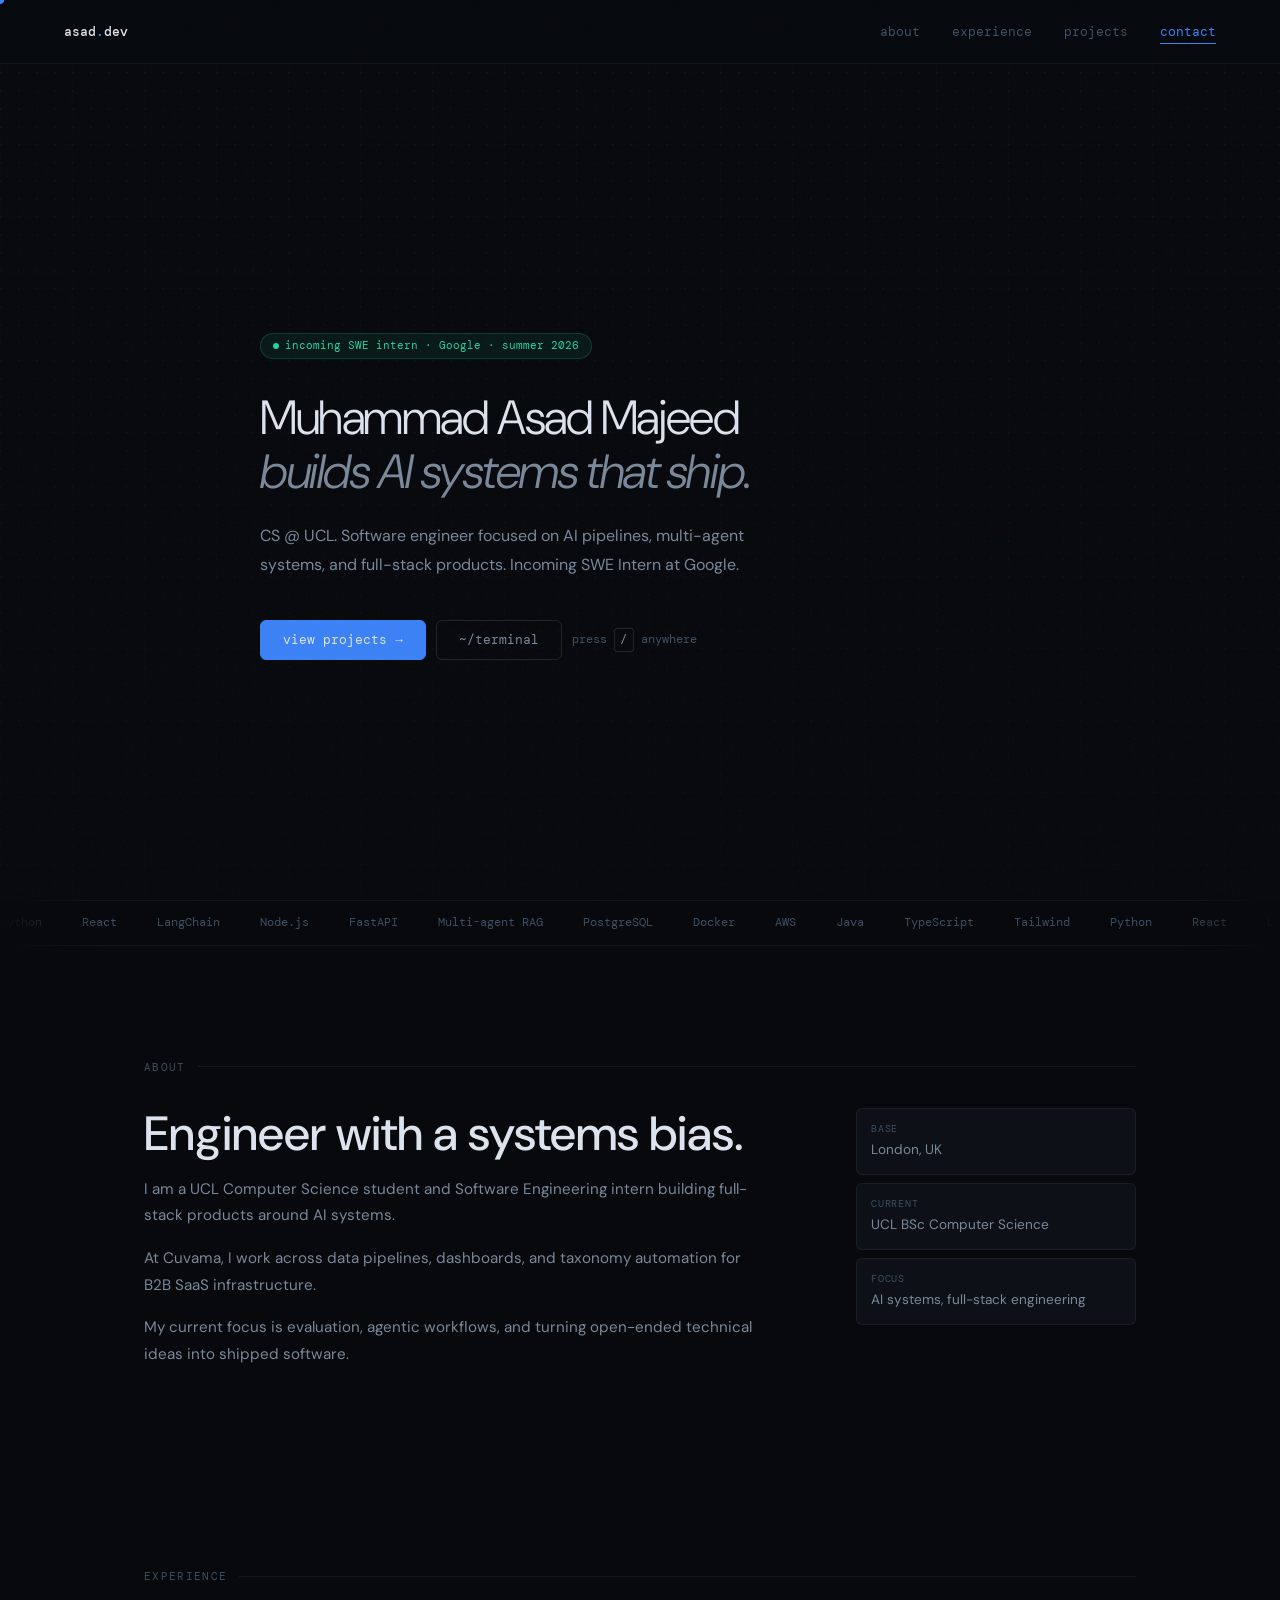
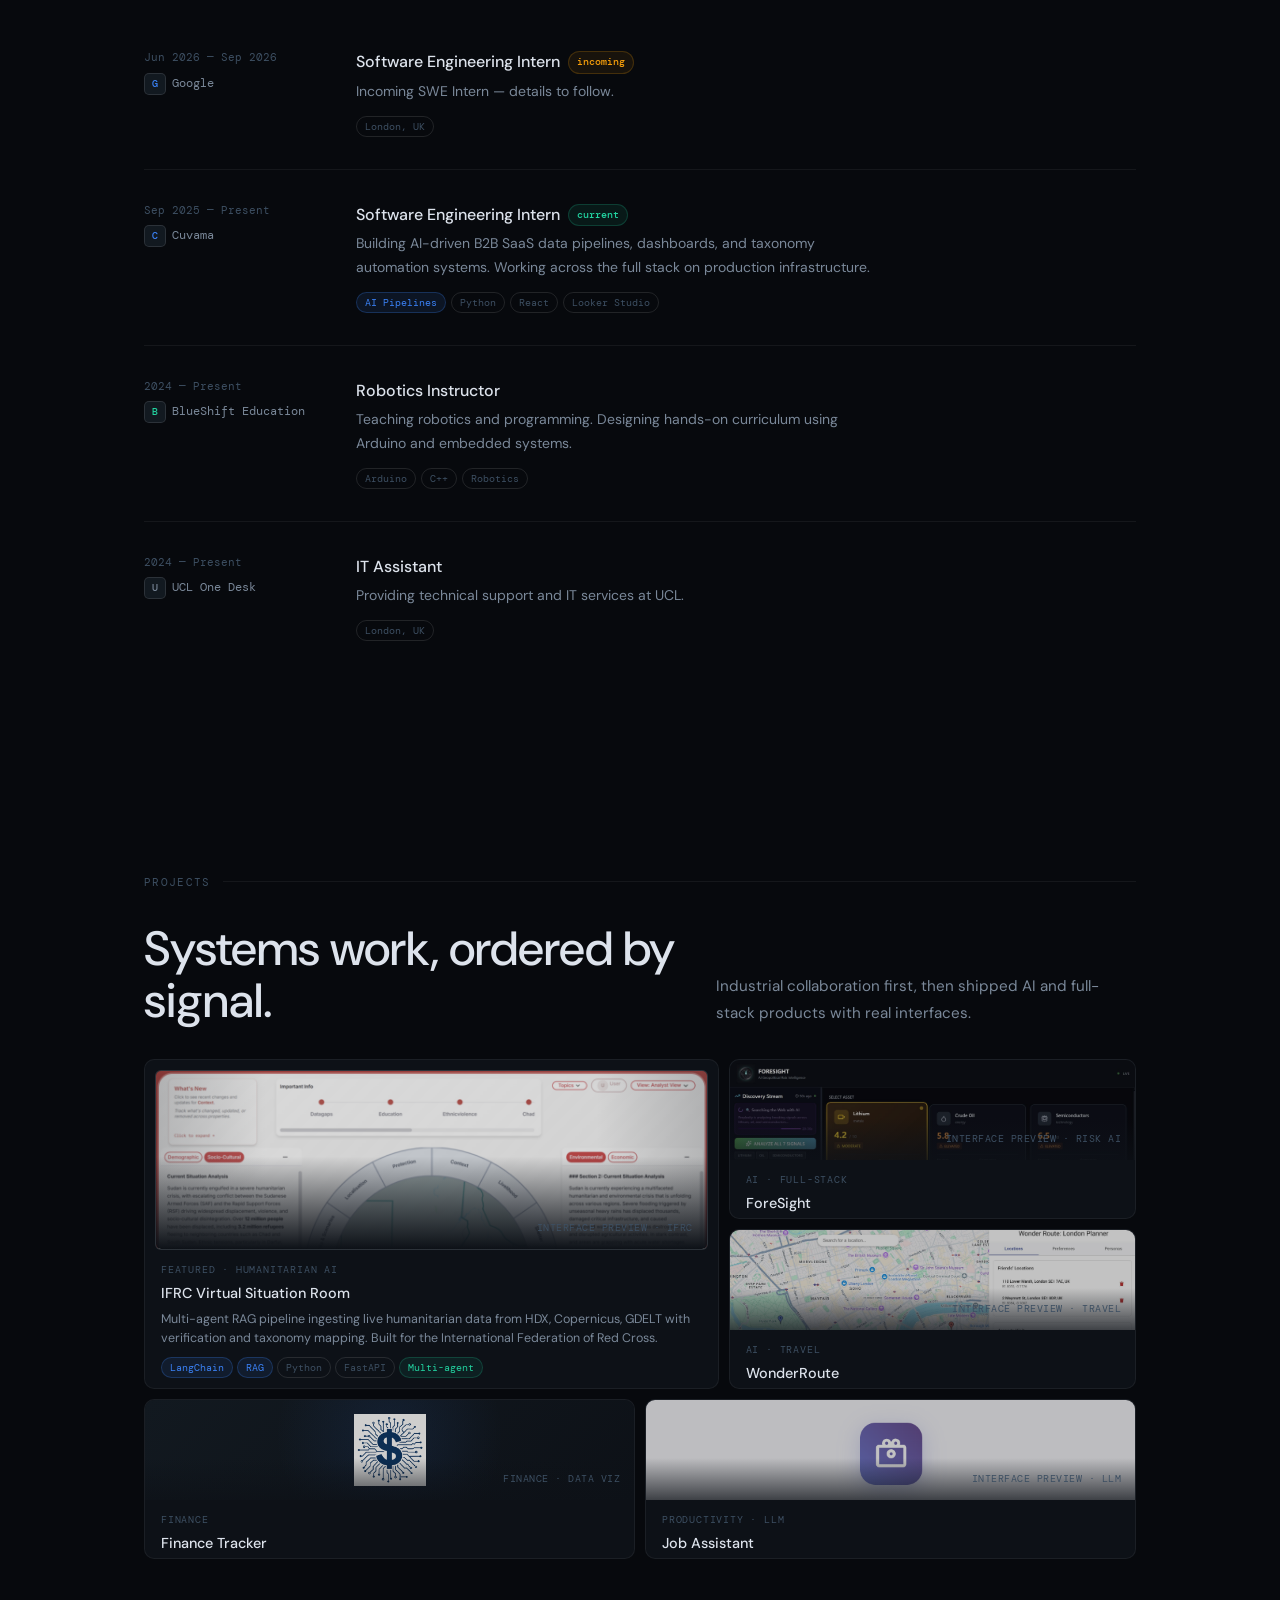
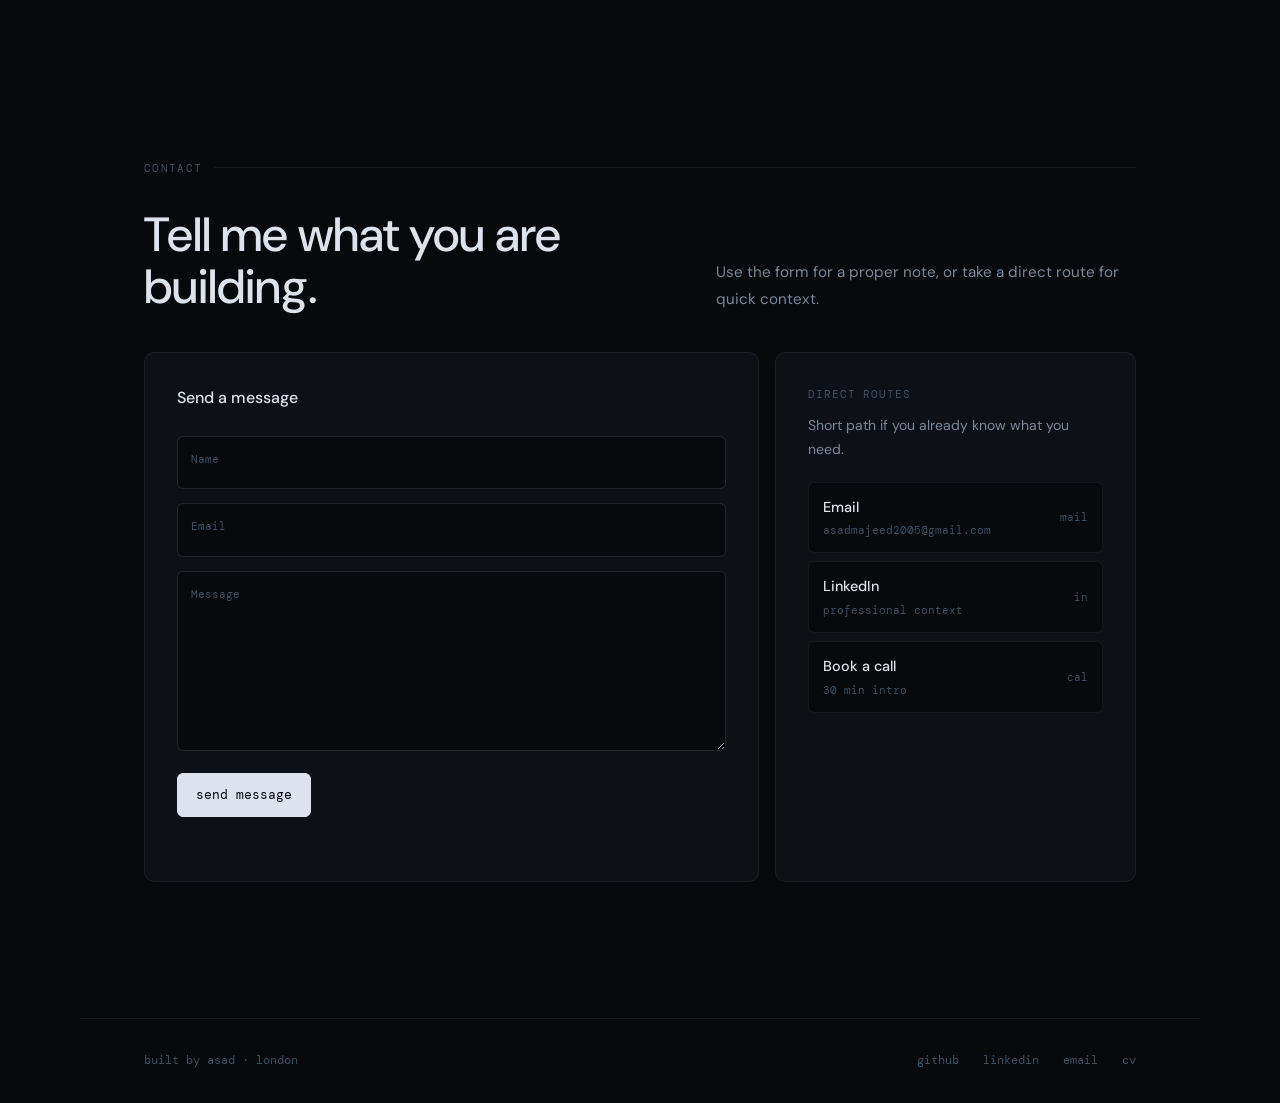
==== commit 06ff587e: "feat(projects): add thumbnails and calendly link" ====
--- a/index.html
+++ b/index.html
@@ -210,10 +210,9 @@
             </div>
             <div class="bento" aria-label="Selected projects">
                 <article class="bento-card bento-wide bento-tall border-trace reveal-item">
-                    <!-- SCREENSHOT: capture at 1200x630px, save to assets/thumbs/ifrc.png -->
-                    <!-- Replace placeholder div with: <img src="assets/thumbs/ifrc.png" alt="IFRC Virtual Situation Room interface"> -->
-                    <div class="bento-thumb placeholder">
-                        <div class="thumb-label">IFRC &middot; multi-agent RAG</div>
+                    <div class="bento-thumb bento-featured-thumb">
+                        <img src="images/ifrc.png" alt="IFRC Virtual Situation Room interface" loading="lazy">
+                        <div class="thumb-label">interface preview &middot; IFRC</div>
                         <div class="bento-thumb-overlay"></div>
                     </div>
                     <div class="bento-info">
@@ -254,10 +253,9 @@
                 </article>
 
                 <article class="bento-card bento-mid reveal-item">
-                    <!-- SCREENSHOT: capture at 1200x630px, save to assets/thumbs/foresight.png -->
-                    <!-- Replace placeholder div with: <img src="assets/thumbs/foresight.png" alt="ForeSight geopolitical risk dashboard"> -->
-                    <div class="bento-thumb placeholder">
-                        <div class="thumb-label">geopolitical risk &middot; AI</div>
+                    <div class="bento-thumb">
+                        <img src="images/foresight.jpg" alt="ForeSight geopolitical risk dashboard" loading="lazy">
+                        <div class="thumb-label">interface preview &middot; risk AI</div>
                         <div class="bento-thumb-overlay"></div>
                     </div>
                     <div class="bento-info">
@@ -296,10 +294,9 @@
                 </article>
 
                 <article class="bento-card bento-mid reveal-item">
-                    <!-- SCREENSHOT: capture at 1200x630px, save to assets/thumbs/wonderroute.png -->
-                    <!-- Replace placeholder div with: <img src="assets/thumbs/wonderroute.png" alt="WonderRoute trip planner interface"> -->
-                    <div class="bento-thumb placeholder">
-                        <div class="thumb-label">AI trip planner</div>
+                    <div class="bento-thumb">
+                        <img src="images/wonderroute.jpg" alt="WonderRoute trip planner interface" loading="lazy">
+                        <div class="thumb-label">interface preview &middot; travel</div>
                         <div class="bento-thumb-overlay"></div>
                     </div>
                     <div class="bento-info">
@@ -338,9 +335,8 @@
                 </article>
 
                 <article class="bento-card bento-half reveal-item">
-                    <!-- SCREENSHOT: capture at 1200x630px, save to assets/thumbs/finance.png -->
-                    <!-- Replace placeholder div with: <img src="assets/thumbs/finance.png" alt="Finance Tracker dashboard"> -->
-                    <div class="bento-thumb placeholder">
+                    <div class="bento-thumb project-logo">
+                        <img src="images/logoproject4.png" alt="Finance Tracker project mark" loading="lazy">
                         <div class="thumb-label">finance &middot; data viz</div>
                         <div class="bento-thumb-overlay"></div>
                     </div>
@@ -378,10 +374,9 @@
                 </article>
 
                 <article class="bento-card bento-half reveal-item">
-                    <!-- SCREENSHOT: capture at 1200x630px, save to assets/thumbs/job-assistant.png -->
-                    <!-- Replace placeholder div with: <img src="assets/thumbs/job-assistant.png" alt="Job Assistant application interface"> -->
-                    <div class="bento-thumb placeholder">
-                        <div class="thumb-label">LLM &middot; productivity</div>
+                    <div class="bento-thumb">
+                        <img src="images/jobasst.png" alt="Job Assistant application interface" loading="lazy">
+                        <div class="thumb-label">interface preview &middot; LLM</div>
                         <div class="bento-thumb-overlay"></div>
                     </div>
                     <div class="bento-info">
@@ -465,10 +460,10 @@
                             </span>
                             <span class="contact-route-meta">in</span>
                         </a>
-                        <a href="CALENDLY_URL_HERE">
+                        <a href="https://calendly.com/asadmajeed2005/30min" target="_blank" rel="noopener">
                             <span>
                                 <strong>Book a call</strong>
-                                <small>Calendly placeholder</small>
+                                <small>30 min intro</small>
                             </span>
                             <span class="contact-route-meta">cal</span>
                         </a>
--- a/css/layout.css
+++ b/css/layout.css
@@ -449,13 +449,30 @@
     height: 100%;
     object-fit: cover;
     object-position: top;
-    filter: brightness(0.7) saturate(0.8);
+    filter: brightness(0.76) saturate(0.86);
     transition: transform 0.4s ease, filter 0.4s ease;
 }
 
 .bento-card:hover .bento-thumb img {
     transform: scale(1.04);
-    filter: brightness(0.88) saturate(1);
+    filter: brightness(0.94) saturate(1);
+}
+
+.bento-featured-thumb {
+    height: 185px;
+    margin: 10px 10px 0;
+    width: calc(100% - 20px);
+    border: 1px solid var(--border2);
+    border-radius: var(--r);
+}
+
+.bento-featured-thumb img {
+    object-position: top center;
+    filter: brightness(0.86) saturate(0.92) contrast(0.96);
+}
+
+.bento-card:hover .bento-featured-thumb img {
+    filter: brightness(1) saturate(1) contrast(1);
 }
 
 .bento-thumb.placeholder {
@@ -465,17 +482,56 @@
     background: linear-gradient(135deg, var(--bg3), var(--bg4));
 }
 
+.bento-thumb.project-logo {
+    display: flex;
+    align-items: center;
+    justify-content: center;
+    background:
+        radial-gradient(circle at 50% 35%, var(--accent-dim), transparent 45%),
+        linear-gradient(135deg, var(--bg3), var(--bg2));
+}
+
+.bento-thumb.project-logo img {
+    width: auto;
+    max-width: 76%;
+    height: auto;
+    max-height: 72%;
+    object-fit: contain;
+    object-position: center;
+    filter: brightness(0.82) saturate(0.9);
+}
+
+.bento-thumb.project-logo img.thumb-invert {
+    filter: invert(1) brightness(0.86) saturate(0.8);
+}
+
+.bento-tall .bento-thumb.project-logo img {
+    max-width: 54%;
+    max-height: 58%;
+}
+
 .thumb-label {
+    position: absolute;
+    right: 14px;
+    bottom: 12px;
+    z-index: 2;
     color: var(--text3);
     font-family: var(--font-mono);
     font-size: 10px;
     letter-spacing: 0.05em;
+    text-transform: uppercase;
 }
 
 .bento-thumb-overlay {
     position: absolute;
     inset: 0;
-    background: linear-gradient(to bottom, transparent 40%, var(--bg2) 100%);
+    background: linear-gradient(to bottom, transparent 58%, rgba(13, 17, 23, 0.72) 100%);
+}
+
+.bento-featured-thumb .bento-thumb-overlay {
+    background:
+        linear-gradient(to bottom, transparent 48%, rgba(13, 17, 23, 0.55) 76%, var(--bg2) 100%),
+        linear-gradient(to right, rgba(13, 17, 23, 0.18), transparent 20%, transparent 80%, rgba(13, 17, 23, 0.18));
 }
 
 .bento-info {
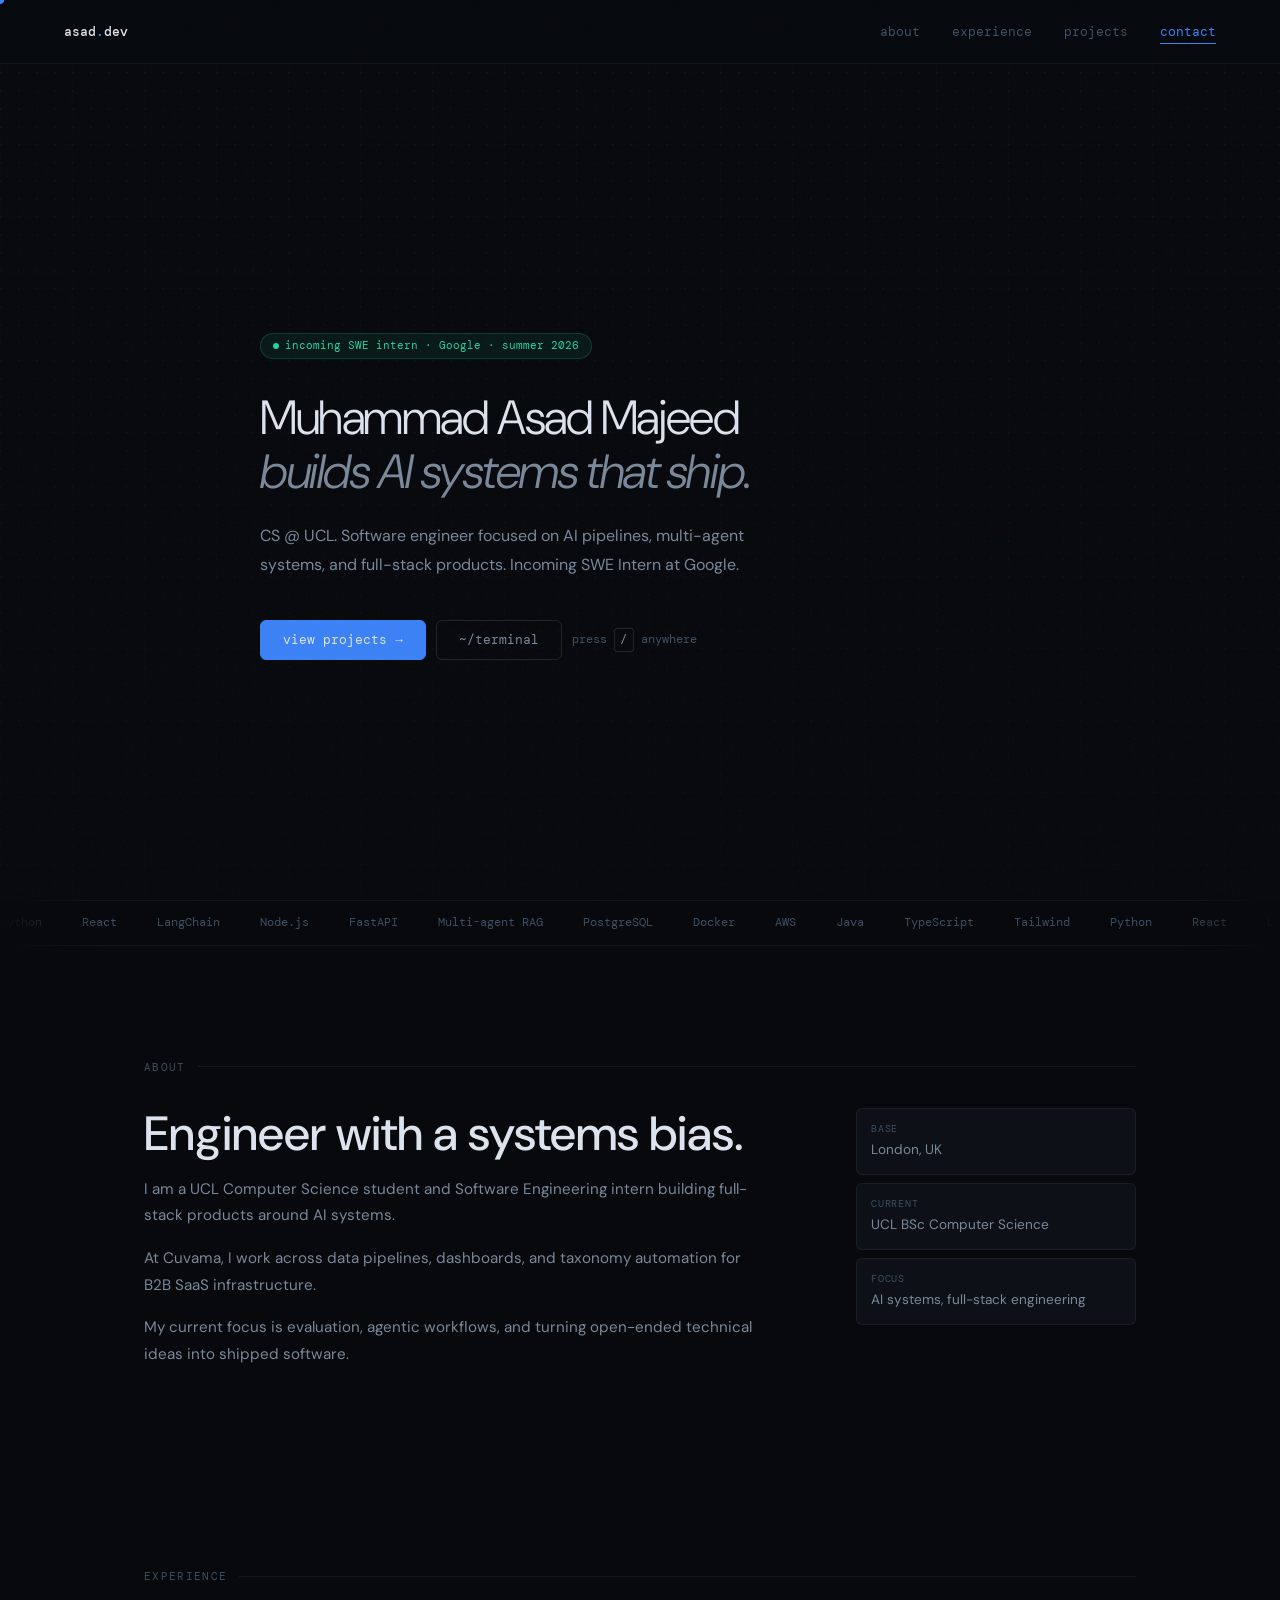
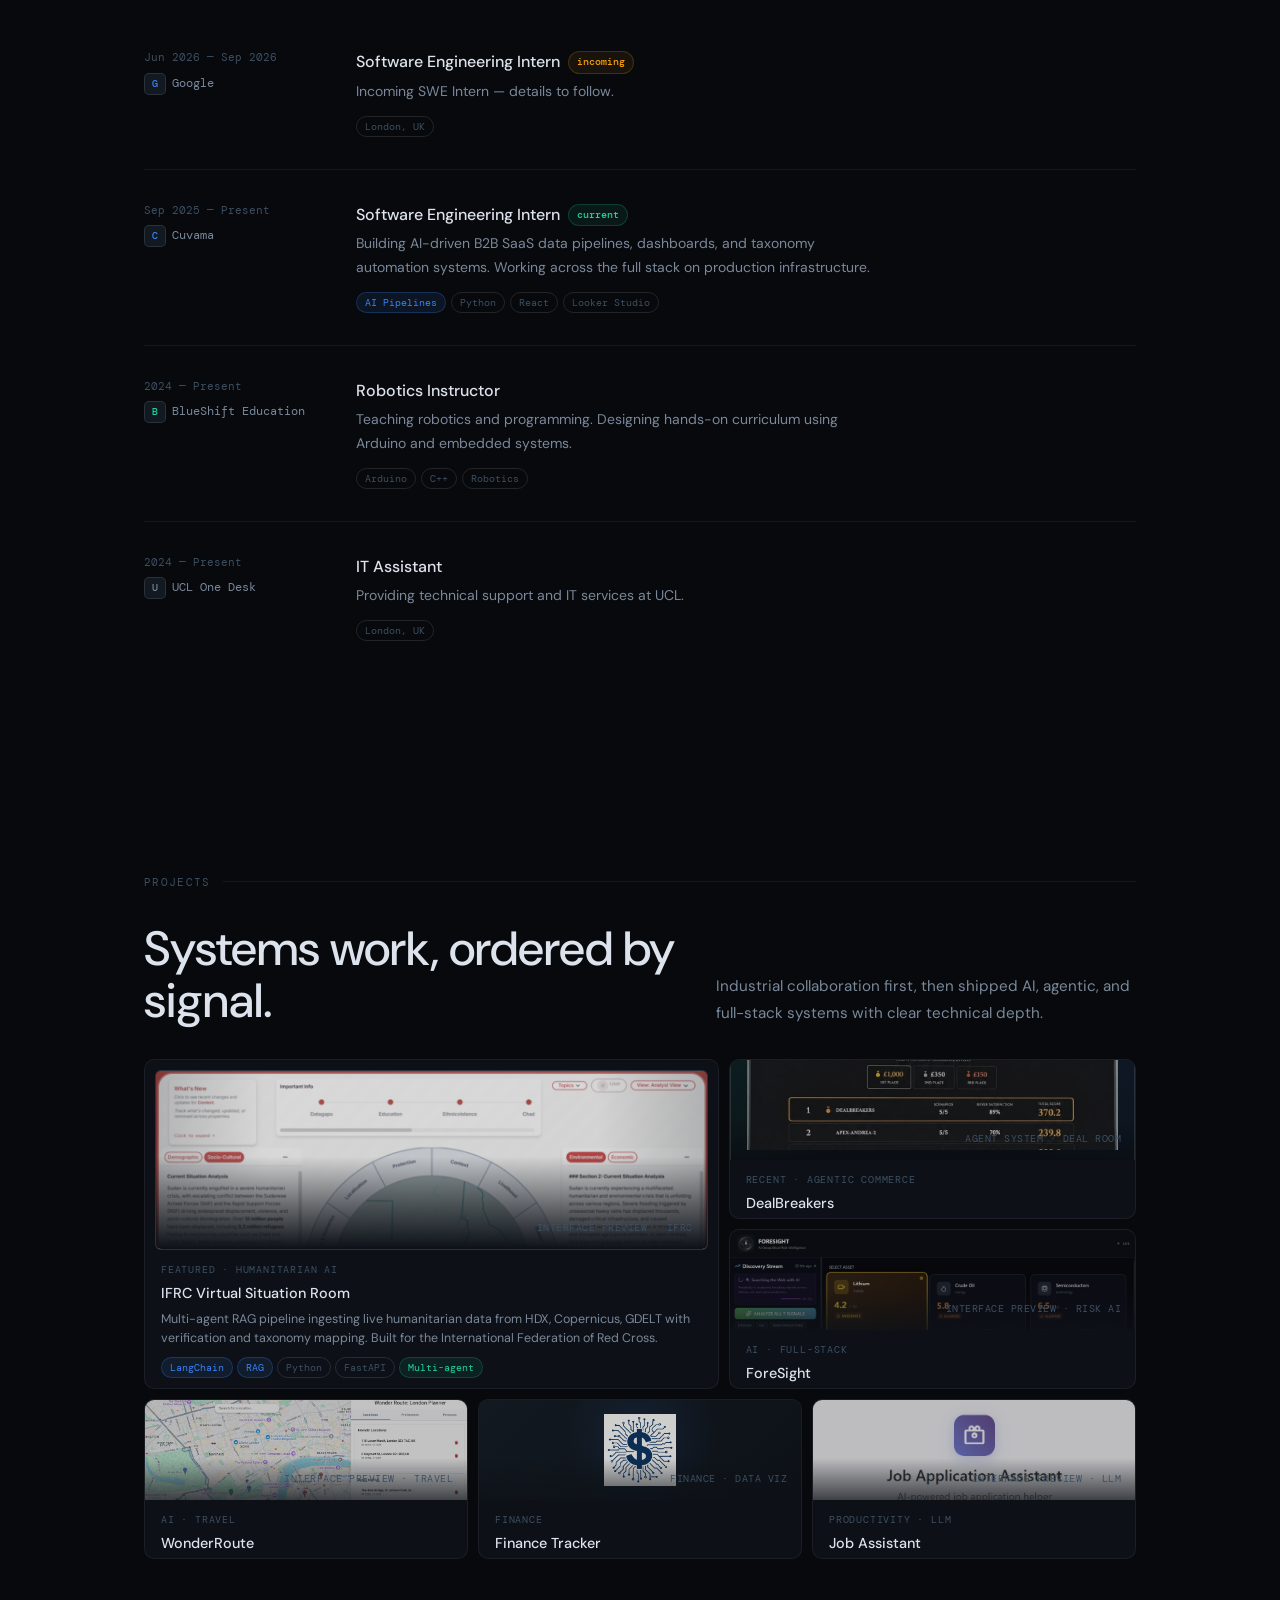
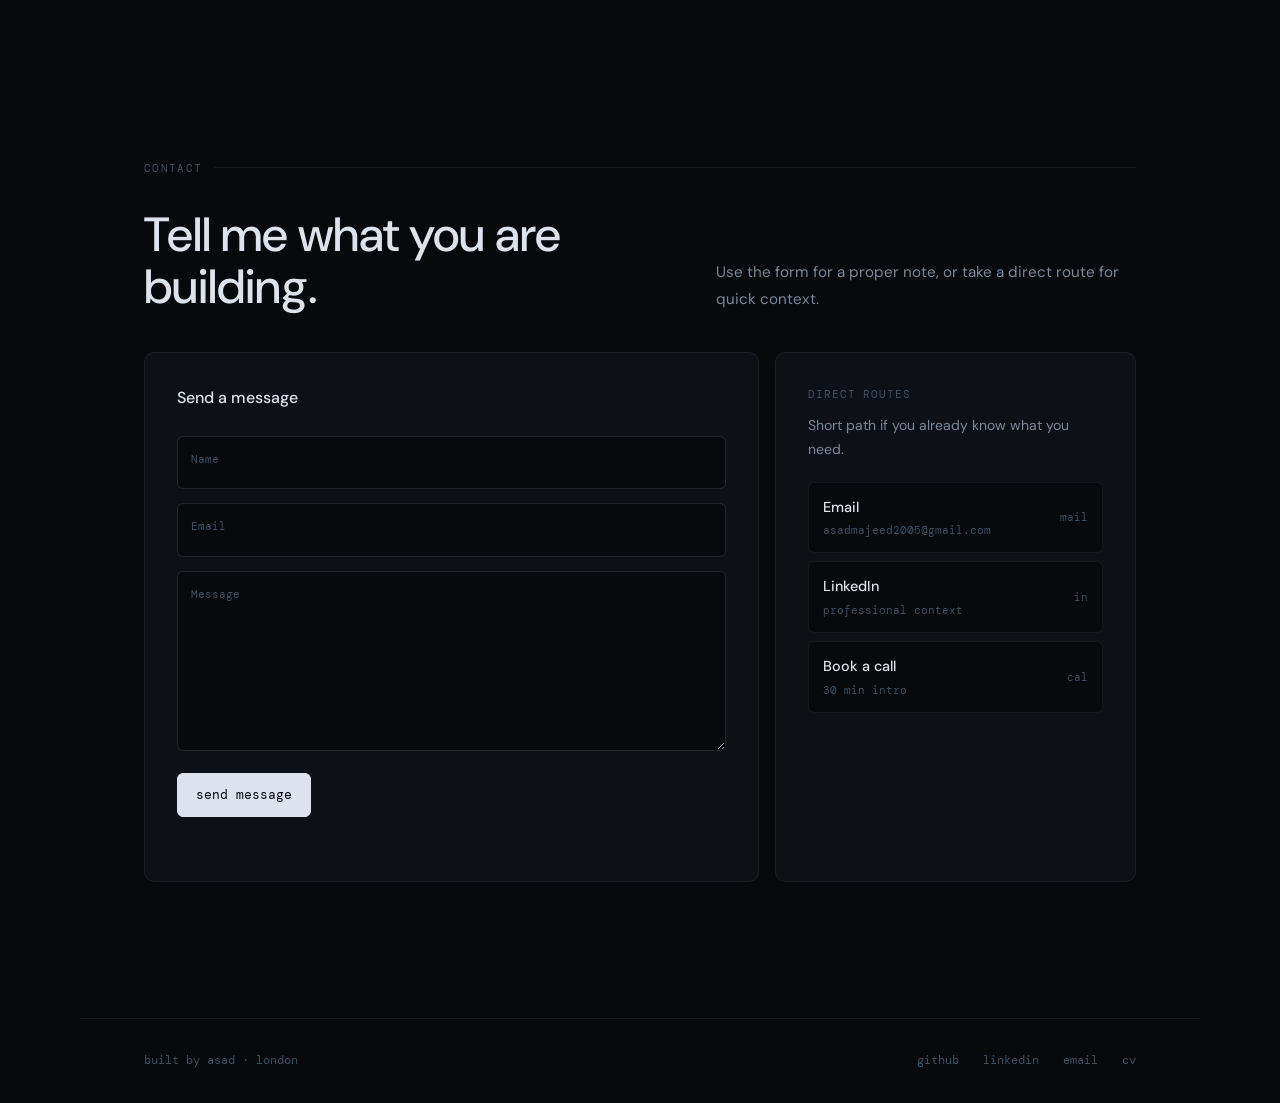
==== commit 2dc1dd47: "updated projects, terminal commands" ====
--- a/index.html
+++ b/index.html
@@ -206,7 +206,7 @@
             <div class="section-label">Projects</div>
             <div class="projects-heading reveal-item">
                 <h2>Systems work, ordered by signal.</h2>
-                <p>Industrial collaboration first, then shipped AI and full-stack products with real interfaces.</p>
+                <p>Industrial collaboration first, then shipped AI, agentic, and full-stack systems with clear technical depth.</p>
             </div>
             <div class="bento" aria-label="Selected projects">
                 <article class="bento-card bento-wide bento-tall border-trace reveal-item">
@@ -228,8 +228,8 @@
                                 <span class="tag green">Multi-agent</span>
                             </div>
                             <div class="bento-links" aria-label="Project links">
-                                <a class="tag link" href="IFRC_LIVE_URL_HERE" target="_blank" rel="noopener">live</a>
-                                <a class="tag link" href="IFRC_GITHUB_URL_HERE" target="_blank" rel="noopener">github</a>
+                                <a class="tag link" href="https://red-bush-0738d4f03.2.azurestaticapps.net/" target="_blank" rel="noopener">live</a>
+                                <a class="tag link" href="https://github.com/Ammar1919/COMP0016_2025_Team21_AgentOrchestrationForHumanitarianSystems" target="_blank" rel="noopener">github</a>
                             </div>
                         </div>
                     </div>
@@ -246,8 +246,54 @@
                             <span class="tag green">Multi-agent</span>
                         </div>
                         <div class="bento-expand-actions">
-                            <a class="btn-primary" href="IFRC_LIVE_URL_HERE" target="_blank" rel="noopener">View Live</a>
-                            <a class="btn-ghost" href="IFRC_GITHUB_URL_HERE" target="_blank" rel="noopener">GitHub</a>
+                            <a class="btn-primary" href="https://red-bush-0738d4f03.2.azurestaticapps.net/" target="_blank" rel="noopener">View Live</a>
+                            <a class="btn-ghost" href="https://github.com/Ammar1919/COMP0016_2025_Team21_AgentOrchestrationForHumanitarianSystems" target="_blank" rel="noopener">GitHub</a>
+                        </div>
+                    </div>
+                </article>
+
+                <article class="bento-card bento-mid reveal-item">
+                    <div class="bento-thumb project-code" role="img" aria-label="DealBreakers command-line seller agent project mark">
+                        <div class="project-mark" aria-hidden="true">
+                            <img src="images/dealbreakers.jpeg" alt="DealBreakers interface" loading="lazy">
+                            <span>DB</span>
+                            <small>seller-agent</small>
+                        </div>
+                        <div class="thumb-label">agent system &middot; deal room</div>
+                        <div class="bento-thumb-overlay"></div>
+                    </div>
+                    <div class="bento-info">
+                        <p class="bento-label">Recent &middot; Agentic commerce</p>
+                        <h3 class="bento-title">DealBreakers</h3>
+                        <p class="bento-desc">1st-place autonomous seller agent for Listo Deal Room, negotiating with AI buyers over live MCP travel inventory and structured offers.</p>
+                        <div class="bento-footer">
+                            <div class="bento-stack" aria-label="Technology stack">
+                                <span class="tag accent">MCP</span>
+                                <span class="tag accent">LangChain</span>
+                                <span class="tag">Python</span>
+                                <span class="tag">Pydantic</span>
+                                <span class="tag green">1st Place</span>
+                            </div>
+                            <div class="bento-links" aria-label="Project links">
+                                <a class="tag link" href="https://github.com/asad24-dev/DealBreakers" target="_blank" rel="noopener">github</a>
+                            </div>
+                        </div>
+                    </div>
+                    <div class="bento-expand" aria-hidden="true">
+                        <button class="bento-expand-close" type="button">close</button>
+                        <p class="bento-label">Recent &middot; Agentic commerce</p>
+                        <h3 class="bento-expand-title">DealBreakers</h3>
+                        <p>Python seller agent for the Listo Deal Room challenge at the Antler &times; Google &times; Listo hackathon. It discovers buyer constraints through dialogue, searches real travel inventory through MCP servers, builds verified structured offers, and uses pricing guardrails to close without dropping below cost.</p>
+                        <div class="bento-expand-stack">
+                            <span class="tag accent">MCP</span>
+                            <span class="tag accent">LangChain</span>
+                            <span class="tag">Python</span>
+                            <span class="tag">Pydantic</span>
+                            <span class="tag">Rich CLI</span>
+                            <span class="tag green">1st Place</span>
+                        </div>
+                        <div class="bento-expand-actions">
+                            <a class="btn-ghost" href="https://github.com/asad24-dev/DealBreakers" target="_blank" rel="noopener">GitHub</a>
                         </div>
                     </div>
                 </article>
@@ -293,7 +339,7 @@
                     </div>
                 </article>
 
-                <article class="bento-card bento-mid reveal-item">
+                <article class="bento-card bento-third reveal-item">
                     <div class="bento-thumb">
                         <img src="images/wonderroute.jpg" alt="WonderRoute trip planner interface" loading="lazy">
                         <div class="thumb-label">interface preview &middot; travel</div>
@@ -334,7 +380,7 @@
                     </div>
                 </article>
 
-                <article class="bento-card bento-half reveal-item">
+                <article class="bento-card bento-third reveal-item">
                     <div class="bento-thumb project-logo">
                         <img src="images/logoproject4.png" alt="Finance Tracker project mark" loading="lazy">
                         <div class="thumb-label">finance &middot; data viz</div>
@@ -373,7 +419,7 @@
                     </div>
                 </article>
 
-                <article class="bento-card bento-half reveal-item">
+                <article class="bento-card bento-third reveal-item">
                     <div class="bento-thumb">
                         <img src="images/jobasst.png" alt="Job Assistant application interface" loading="lazy">
                         <div class="thumb-label">interface preview &middot; LLM</div>
--- a/css/layout.css
+++ b/css/layout.css
@@ -503,6 +503,44 @@
 
 .bento-thumb.project-logo img.thumb-invert {
     filter: invert(1) brightness(0.86) saturate(0.8);
+}
+
+.bento-thumb.project-code {
+    display: flex;
+    align-items: center;
+    justify-content: center;
+    background:
+        linear-gradient(135deg, rgba(34, 211, 160, 0.12), transparent 42%),
+        linear-gradient(225deg, rgba(59, 130, 246, 0.13), transparent 48%),
+        var(--bg3);
+}
+
+.project-mark {
+    position: relative;
+    z-index: 1;
+    display: grid;
+    place-items: center;
+    gap: 2px;
+    min-width: 92px;
+    border: 1px solid var(--border2);
+    border-radius: var(--r);
+    background: rgba(7, 9, 13, 0.48);
+    padding: 14px 16px;
+    box-shadow: inset 0 1px 0 rgba(255, 255, 255, 0.04);
+}
+
+.project-mark span {
+    color: var(--text);
+    font-family: var(--font-mono);
+    font-size: 1.35rem;
+    font-weight: 500;
+    letter-spacing: 0;
+}
+
+.project-mark small {
+    color: var(--green);
+    font-family: var(--font-mono);
+    font-size: 10px;
 }
 
 .bento-tall .bento-thumb.project-logo img {
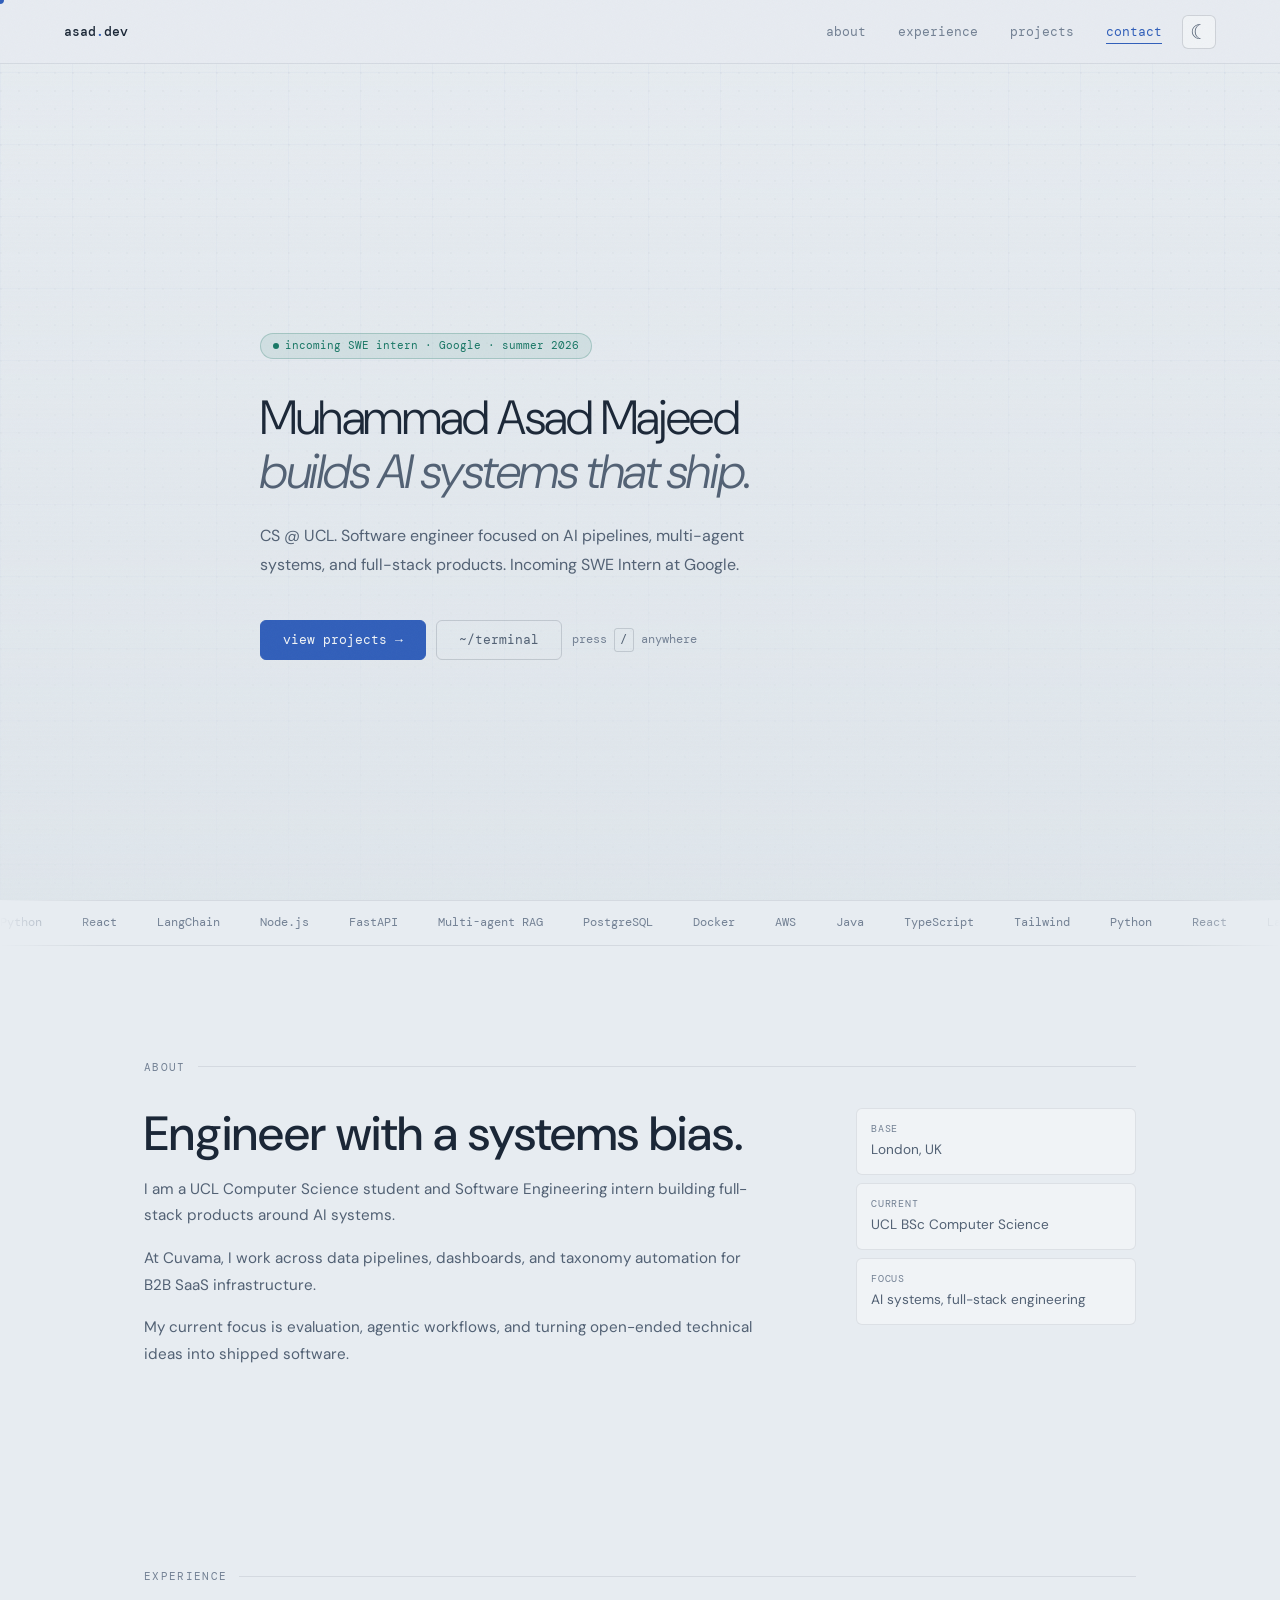
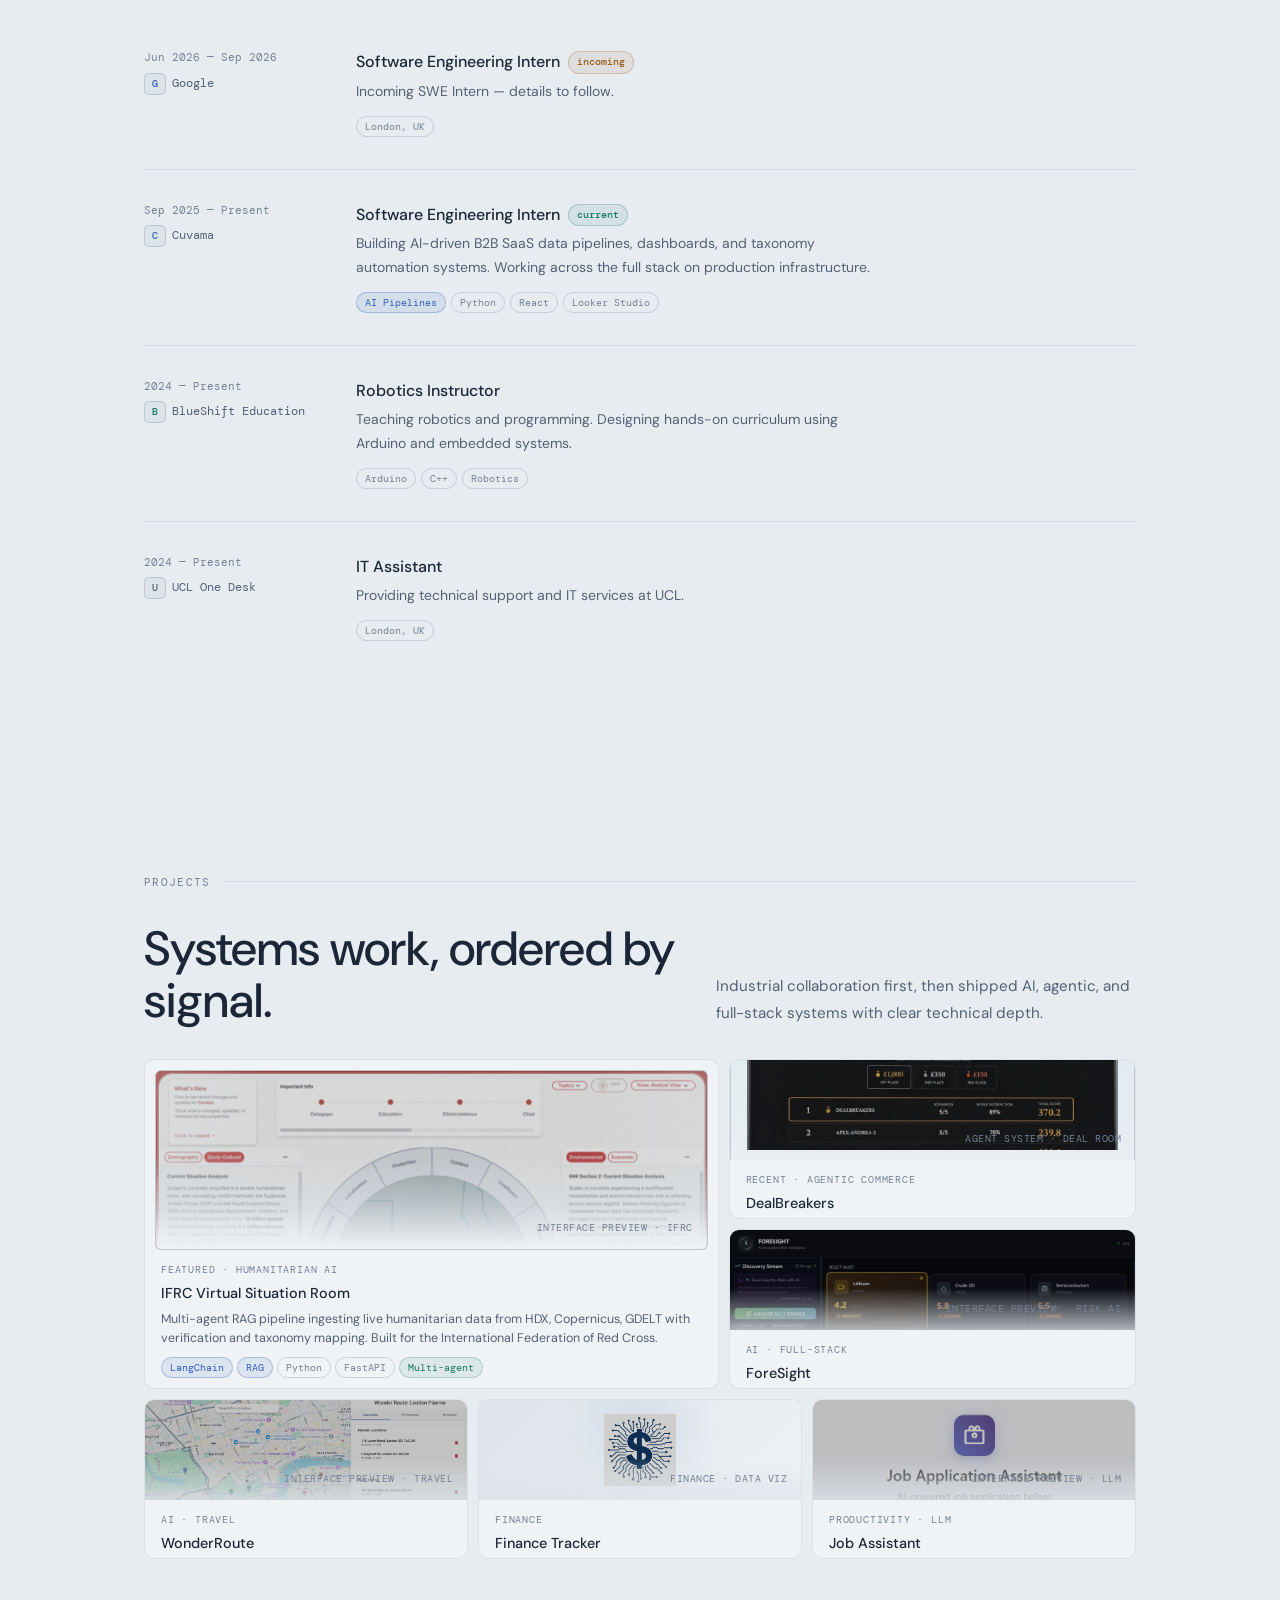
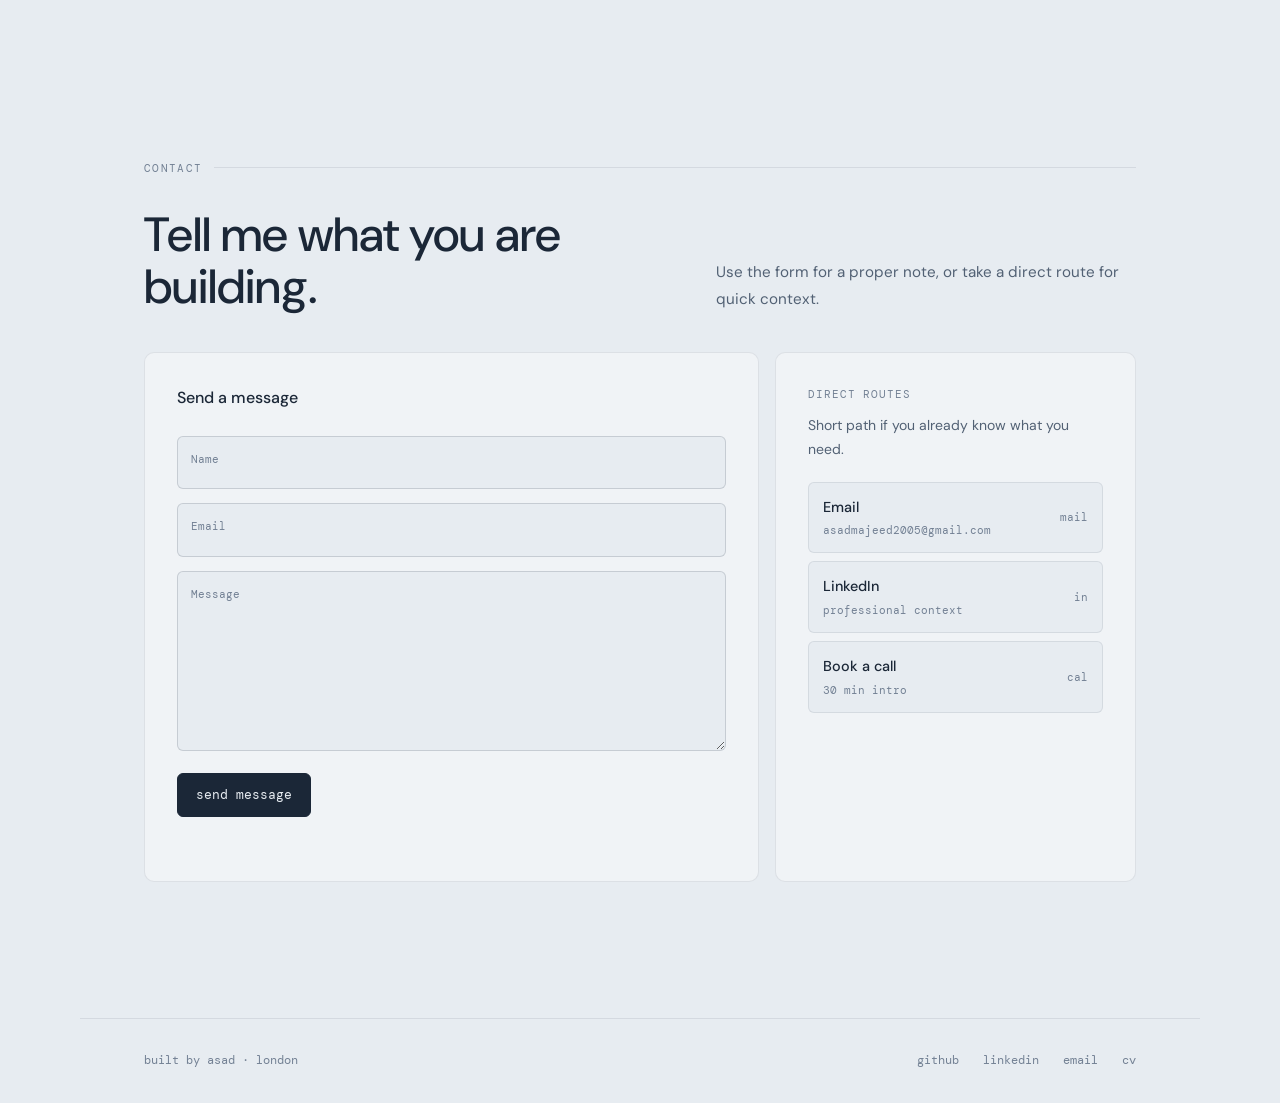
==== commit ba0b1293: "dark mode integration" ====
--- a/index.html
+++ b/index.html
@@ -3,6 +3,18 @@
 <head>
     <meta charset="UTF-8"/>
     <meta name="viewport" content="width=device-width, initial-scale=1.0"/>
+    <script>
+        (() => {
+            let savedTheme = null;
+            try {
+                savedTheme = localStorage.getItem("portfolio-theme");
+            } catch {
+                // Storage can be unavailable in strict privacy modes.
+            }
+            const theme = savedTheme || (matchMedia("(prefers-color-scheme: light)").matches ? "light" : "dark");
+            document.documentElement.dataset.theme = theme;
+        })();
+    </script>
     <link rel="preconnect" href="https://fonts.googleapis.com">
     <link rel="preconnect" href="https://fonts.gstatic.com" crossorigin>
     <link rel="preload" as="style" href="https://fonts.googleapis.com/css2?family=DM+Mono:wght@400;500&family=DM+Sans:wght@300;400;500&display=swap">
@@ -48,12 +60,18 @@
 
         <nav class="site-nav" aria-label="Primary navigation">
             <a class="site-nav-logo glitch-text" href="#main-home" aria-label="Muhammad Asad Majeed home">asad<span>.</span>dev</a>
-            <ul class="site-nav-links">
-                <li><a href="#About" class="site-nav-link active">about</a></li>
-                <li><a href="#Experience" class="site-nav-link">experience</a></li>
-                <li><a href="#Projects" class="site-nav-link">projects</a></li>
-                <li><a href="#Contact" class="site-nav-link">contact</a></li>
-            </ul>
+            <div class="site-nav-actions">
+                <ul class="site-nav-links">
+                    <li><a href="#About" class="site-nav-link active">about</a></li>
+                    <li><a href="#Experience" class="site-nav-link">experience</a></li>
+                    <li><a href="#Projects" class="site-nav-link">projects</a></li>
+                    <li><a href="#Contact" class="site-nav-link">contact</a></li>
+                </ul>
+                <button class="theme-toggle" type="button" data-theme-toggle aria-label="Switch to light theme" title="Switch to light theme">
+                    <span class="theme-toggle-sun" aria-hidden="true">&#9788;</span>
+                    <span class="theme-toggle-moon" aria-hidden="true">&#9790;</span>
+                </button>
+            </div>
         </nav>
         <div id="main-home" class="hero">
             <div id="Home" class="hero-inner">
--- a/css/variables.css
+++ b/css/variables.css
@@ -34,3 +34,35 @@
     --rl: 10px;
     --container-max: 1120px;
 }
+
+:root[data-theme="light"] {
+    color-scheme: light;
+    --bg: #e7ecf1;
+    --bg2: #f0f3f6;
+    --bg3: #dce3e9;
+    --bg4: #ccd6df;
+    --grid-line: rgba(49, 95, 186, 0.075);
+    --grid-dot: rgba(27, 39, 55, 0.075);
+    --page-fade: rgba(220, 227, 233, 0.72);
+    --nav-bg: rgba(231, 236, 241, 0.9);
+    --border: rgba(27, 39, 55, 0.09);
+    --border2: rgba(27, 39, 55, 0.16);
+    --border3: rgba(27, 39, 55, 0.27);
+    --overlay: rgba(204, 214, 223, 0.9);
+    --text: #1b2737;
+    --text2: #526174;
+    --text3: #738194;
+    --accent: #315fba;
+    --accent-dim: rgba(49, 95, 186, 0.1);
+    --accent-glow: rgba(49, 95, 186, 0.065);
+    --accent-brd: rgba(49, 95, 186, 0.3);
+    --light-sweep: rgba(49, 95, 186, 0.04);
+    --cursor-card: rgba(27, 39, 55, 0.17);
+    --green: #187765;
+    --green-dim: rgba(24, 119, 101, 0.09);
+    --green-brd: rgba(24, 119, 101, 0.25);
+    --amber: #9a5a16;
+    --amber-dim: rgba(154, 90, 22, 0.09);
+    --amber-brd: rgba(154, 90, 22, 0.24);
+    --error: #bd3f4a;
+}
--- a/css/layout.css
+++ b/css/layout.css
@@ -76,6 +76,12 @@
     color: var(--accent);
 }
 
+.site-nav-actions {
+    display: flex;
+    align-items: center;
+    gap: 1.25rem;
+}
+
 .site-nav-links {
     display: flex;
     align-items: center;
@@ -83,6 +89,60 @@
     margin: 0;
     padding: 0;
     list-style: none;
+}
+
+.theme-toggle {
+    position: relative;
+    width: 34px;
+    height: 34px;
+    flex: 0 0 34px;
+    display: grid;
+    place-items: center;
+    padding: 0;
+    border: 1px solid var(--border2);
+    border-radius: var(--r);
+    background: var(--bg2);
+    color: var(--text2);
+    cursor: pointer;
+    overflow: hidden;
+    transition: border-color 0.2s ease, background 0.2s ease, color 0.2s ease, transform 0.2s ease;
+}
+
+.theme-toggle:hover {
+    border-color: var(--accent-brd);
+    background: var(--accent-dim);
+    color: var(--accent);
+}
+
+.theme-toggle:focus-visible {
+    outline: 2px solid var(--accent);
+    outline-offset: 3px;
+}
+
+.theme-toggle:active {
+    transform: scale(0.94);
+}
+
+.theme-toggle span {
+    position: absolute;
+    font-size: 20px;
+    line-height: 1;
+    transition: opacity 0.2s ease, transform 0.25s cubic-bezier(0.16, 1, 0.3, 1);
+}
+
+.theme-toggle-moon {
+    opacity: 0;
+    transform: translateY(12px) rotate(25deg);
+}
+
+:root[data-theme="light"] .theme-toggle-sun {
+    opacity: 0;
+    transform: translateY(-12px) rotate(-25deg);
+}
+
+:root[data-theme="light"] .theme-toggle-moon {
+    opacity: 1;
+    transform: translateY(0) rotate(0);
 }
 
 .site-nav-link {
@@ -541,6 +601,25 @@
     color: var(--green);
     font-family: var(--font-mono);
     font-size: 10px;
+}
+
+:root[data-theme="light"] .project-mark {
+    background: rgba(240, 243, 246, 0.68);
+    box-shadow: inset 0 1px 0 rgba(255, 255, 255, 0.45);
+}
+
+:root[data-theme="light"] .bento-thumb.project-logo img.thumb-invert {
+    filter: brightness(0.35) saturate(0.8);
+}
+
+:root[data-theme="light"] .bento-thumb-overlay {
+    background: linear-gradient(to bottom, transparent 58%, rgba(220, 227, 233, 0.78) 100%);
+}
+
+:root[data-theme="light"] .bento-featured-thumb .bento-thumb-overlay {
+    background:
+        linear-gradient(to bottom, transparent 48%, rgba(220, 227, 233, 0.58) 76%, var(--bg2) 100%),
+        linear-gradient(to right, rgba(220, 227, 233, 0.24), transparent 20%, transparent 80%, rgba(220, 227, 233, 0.24));
 }
 
 .bento-tall .bento-thumb.project-logo img {
@@ -1074,6 +1153,11 @@
         padding-left: 16px;
     }
 
+    .site-nav-actions {
+        min-width: 0;
+        gap: 0.75rem;
+    }
+
     .site-nav-links {
         gap: clamp(0.7rem, 3vw, 1rem);
         overflow-x: auto;
@@ -1144,8 +1228,13 @@
         padding-bottom: 12px;
     }
 
+    .site-nav-actions {
+        width: 100%;
+    }
+
     .site-nav-links {
-        width: 100%;
+        min-width: 0;
+        flex: 1;
         justify-content: space-between;
     }
 
--- a/css/components.css
+++ b/css/components.css
@@ -23,6 +23,16 @@
     border-color: var(--accent-brd);
     background: var(--accent-brd);
     color: var(--text);
+}
+
+:root[data-theme="light"] .btn-primary {
+    color: #f2f5f7;
+}
+
+:root[data-theme="light"] .btn-primary:hover {
+    border-color: var(--accent);
+    background: transparent;
+    color: var(--accent);
 }
 
 .btn-ghost {
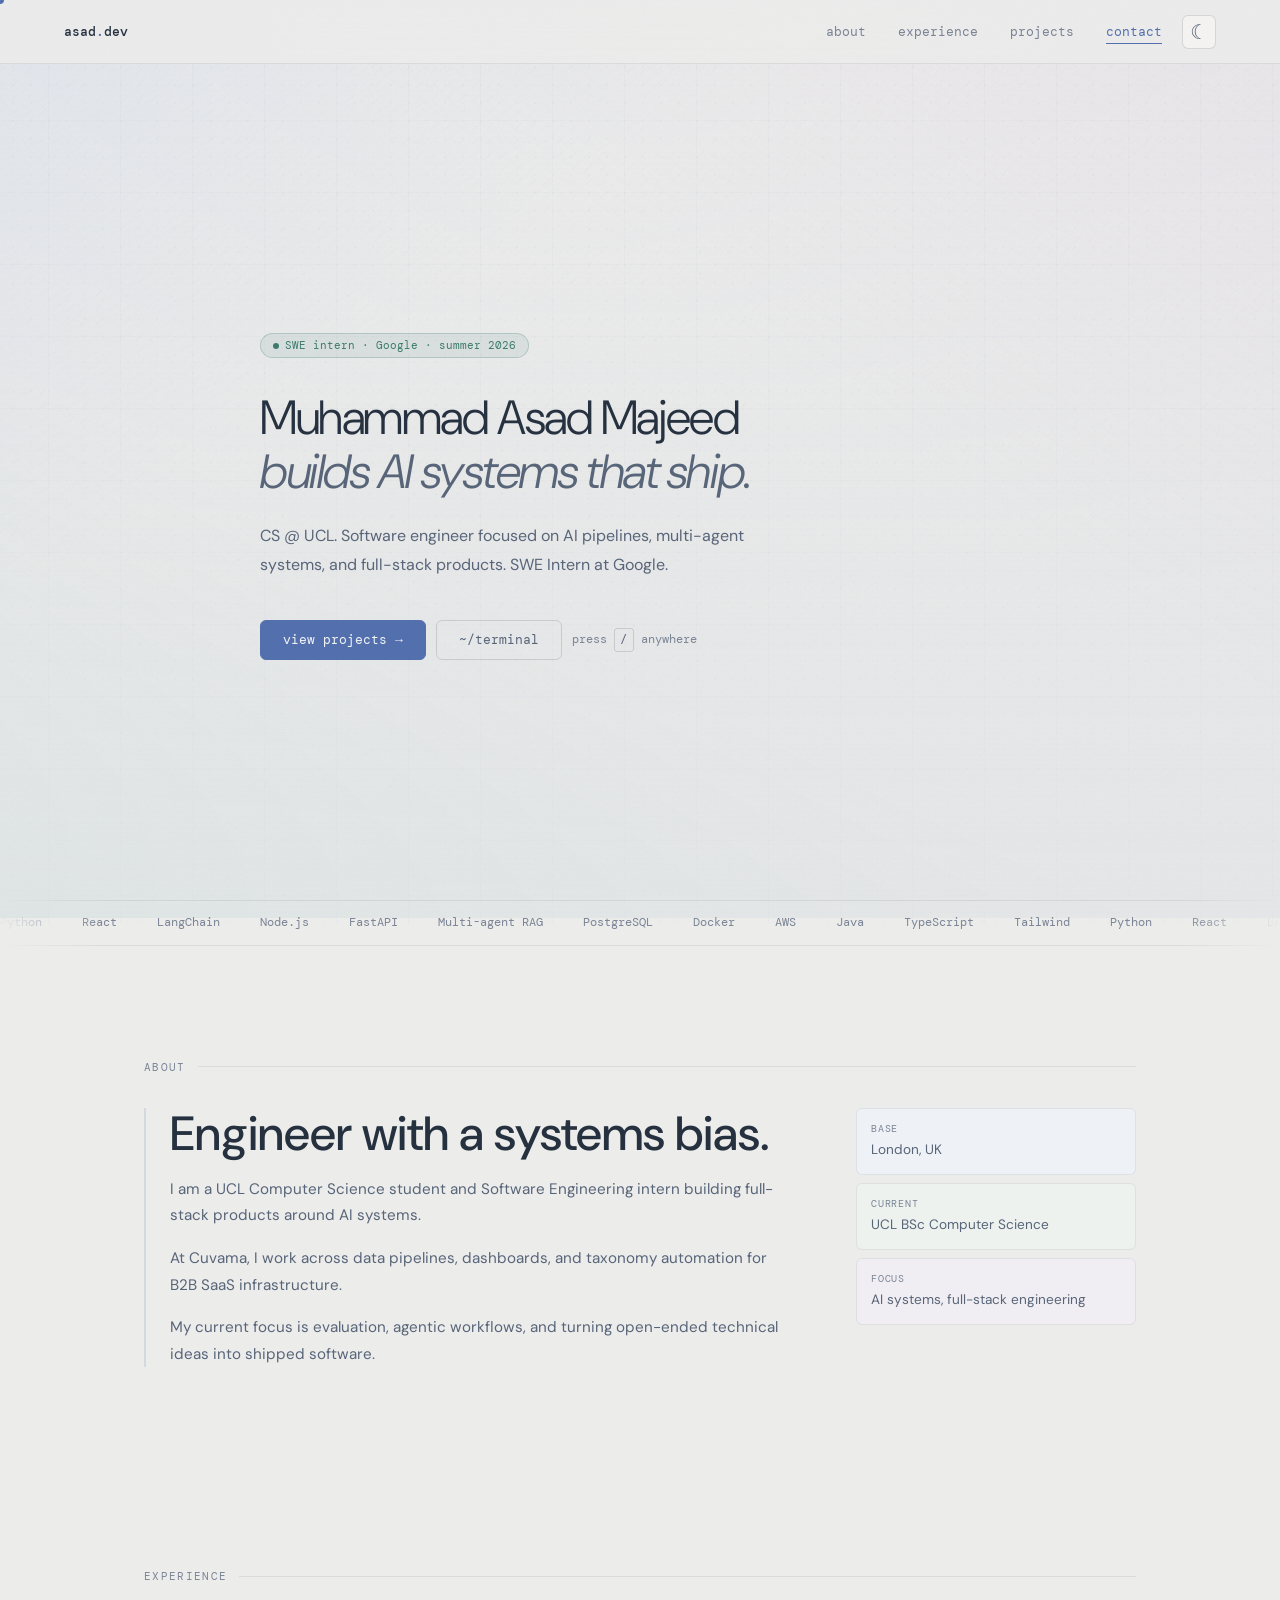
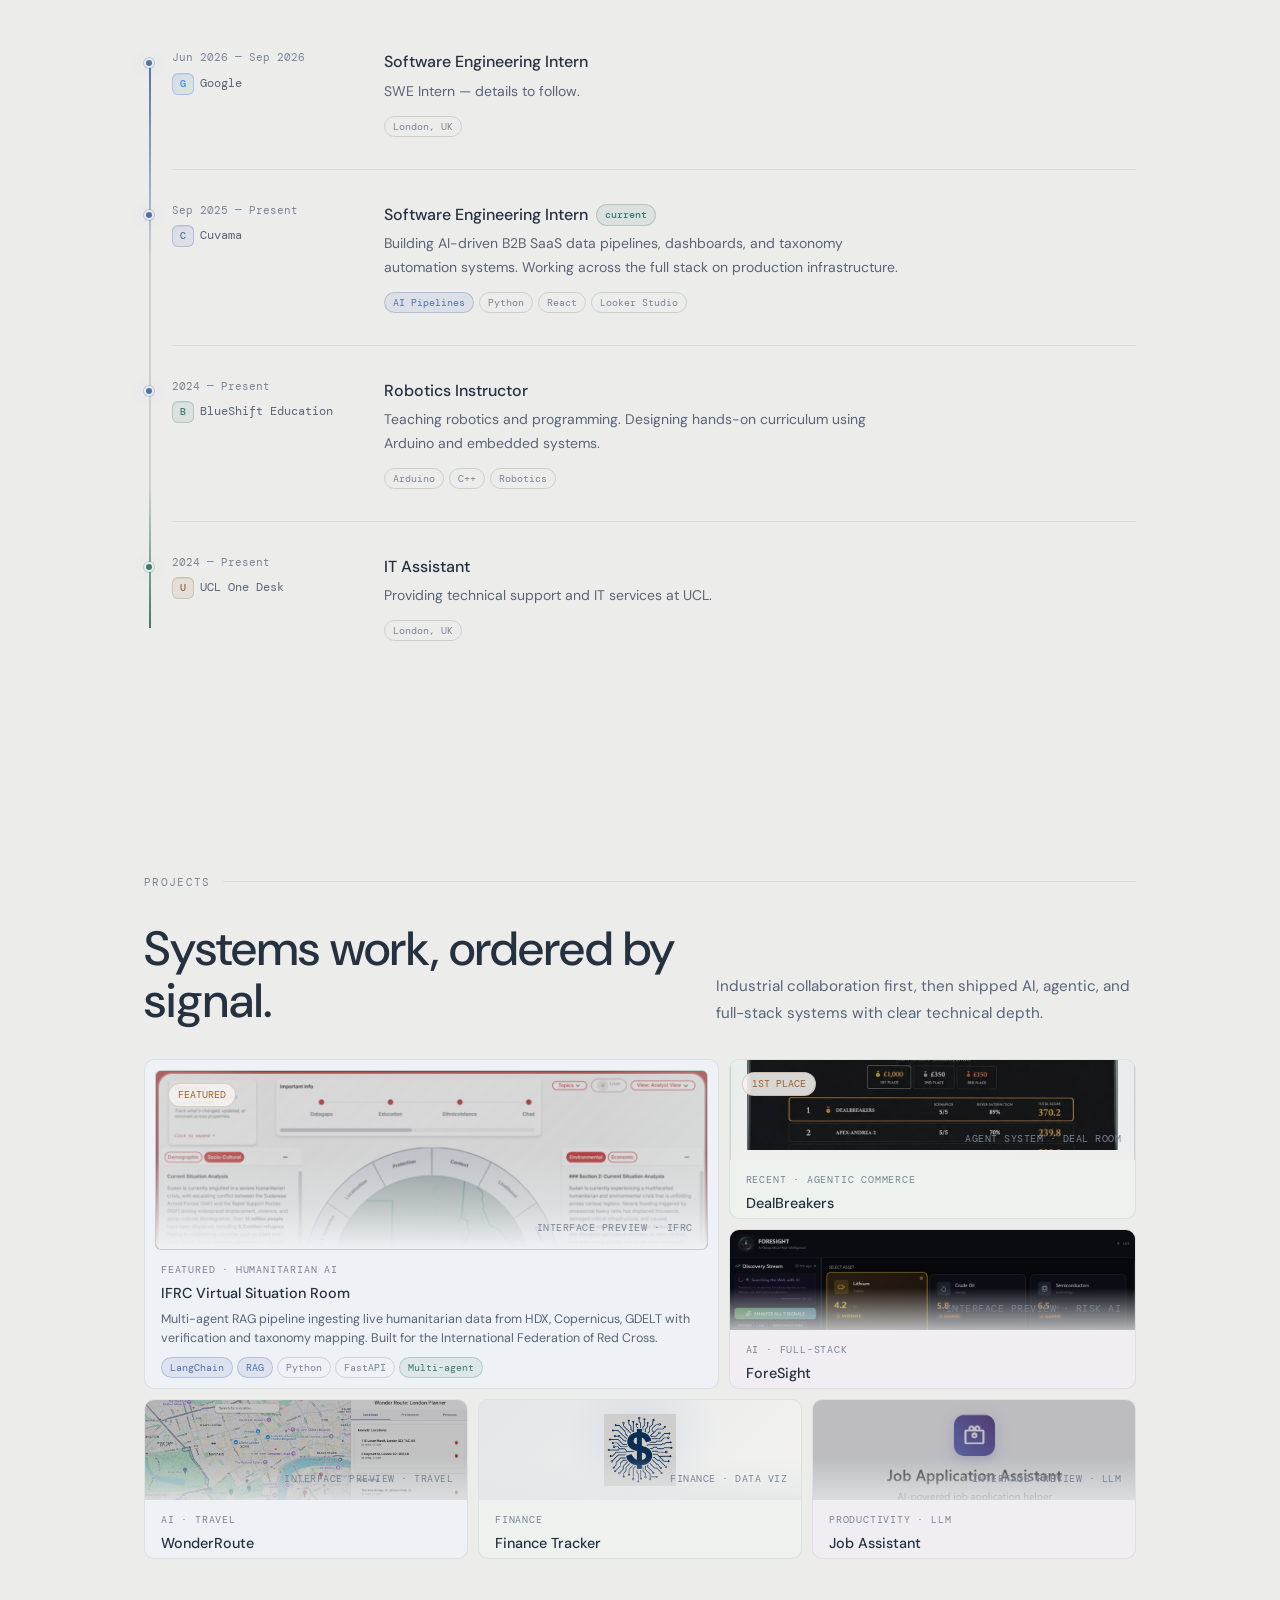
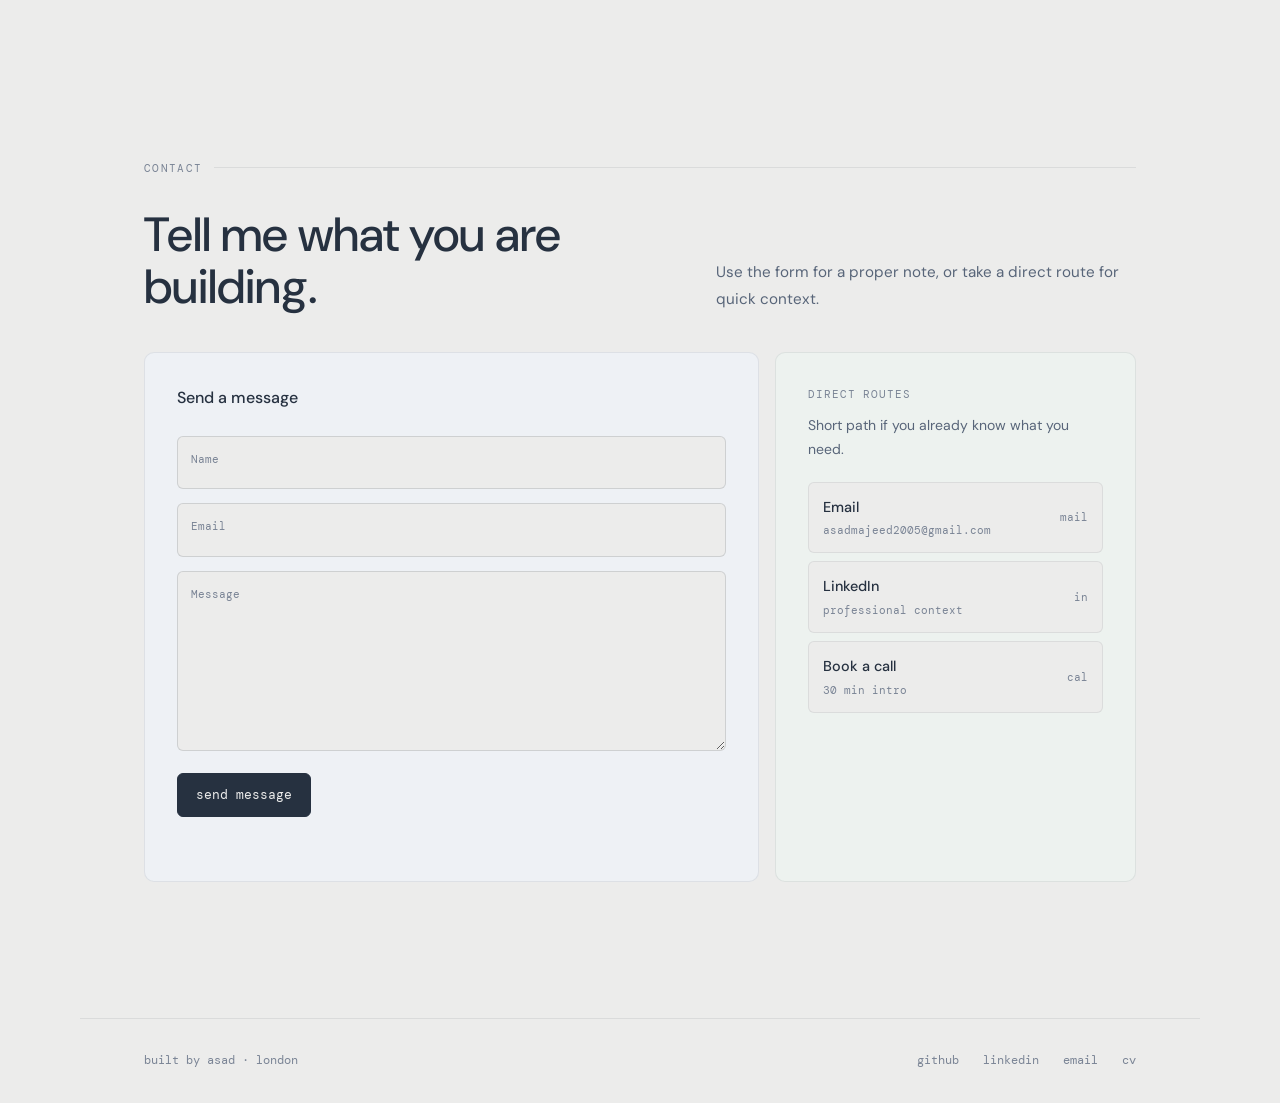
==== commit a62ef0f5: "ui light mode bg texture and effects" ====
--- a/index.html
+++ b/index.html
@@ -24,9 +24,7 @@
     <link rel="stylesheet" href="css/layout.css"/>
     <link rel="stylesheet" href="css/components.css"/>
     <link rel="stylesheet" href="css/animations.css"/>
-    <link rel="icon" href="favicon.ico"/>
     <link rel="icon" href="./images/favicon.svg" type="image/svg+xml">
-    <link rel="icon" href="favicon.ico" type="image/x-icon" sizes="any"> <!-- Fallback -->
     <script src="script.js"></script>
     <script src="js/main.js" defer></script>
     <script src="js/scroll-animate.js" defer></script>
@@ -77,13 +75,13 @@
             <div id="Home" class="hero-inner">
                 <span class="hero-tag">
                     <span class="hero-tag-dot" aria-hidden="true"></span>
-                    incoming SWE intern &middot; Google &middot; summer 2026
+                    SWE intern &middot; Google &middot; summer 2026
                 </span>
                 <h1 class="hero-title glitch-text" data-split-words>
                     <span>Muhammad Asad Majeed</span>
                     <span class="hero-title-muted">builds AI systems that ship.</span>
                 </h1>
-                <p class="hero-sub">CS @ UCL. Software engineer focused on AI pipelines, multi-agent systems, and full-stack products. Incoming SWE Intern at Google.</p>
+                <p class="hero-sub">CS @ UCL. Software engineer focused on AI pipelines, multi-agent systems, and full-stack products. SWE Intern at Google.</p>
                 <div class="hero-actions">
                     <div class="magnetic-wrap">
                         <a class="btn-primary" href="#Projects">view projects &rarr;</a>
@@ -153,13 +151,13 @@
                     <div class="exp-left">
                         <p class="exp-period">Jun 2026 &mdash; Sep 2026</p>
                         <div class="exp-company">
-                            <span class="exp-company-logo exp-company-logo-accent">G</span>
+                            <span class="exp-company-logo exp-company-logo-google" aria-hidden="true">G</span>
                             <span class="exp-company-name">Google</span>
                         </div>
                     </div>
                     <div class="exp-right">
-                        <h2 class="exp-role">Software Engineering Intern <span class="exp-badge incoming">incoming</span></h2>
-                        <p class="exp-desc">Incoming SWE Intern &mdash; details to follow.</p>
+                        <h2 class="exp-role">Software Engineering Intern</h2>
+                        <p class="exp-desc">SWE Intern &mdash; details to follow.</p>
                         <div class="exp-stack">
                             <span class="tag">London, UK</span>
                         </div>
@@ -169,7 +167,7 @@
                     <div class="exp-left">
                         <p class="exp-period">Sep 2025 &mdash; Present</p>
                         <div class="exp-company">
-                            <span class="exp-company-logo exp-company-logo-accent">C</span>
+                            <span class="exp-company-logo exp-company-logo-cuvama" aria-hidden="true">C</span>
                             <span class="exp-company-name">Cuvama</span>
                         </div>
                     </div>
@@ -188,7 +186,7 @@
                     <div class="exp-left">
                         <p class="exp-period">2024 &mdash; Present</p>
                         <div class="exp-company">
-                            <span class="exp-company-logo exp-company-logo-green">B</span>
+                            <span class="exp-company-logo exp-company-logo-blueshift" aria-hidden="true">B</span>
                             <span class="exp-company-name">BlueShift Education</span>
                         </div>
                     </div>
@@ -206,7 +204,7 @@
                     <div class="exp-left">
                         <p class="exp-period">2024 &mdash; Present</p>
                         <div class="exp-company">
-                            <span class="exp-company-logo">U</span>
+                            <span class="exp-company-logo exp-company-logo-ucl" aria-hidden="true">U</span>
                             <span class="exp-company-name">UCL One Desk</span>
                         </div>
                     </div>
@@ -230,8 +228,10 @@
                 <article class="bento-card bento-wide bento-tall border-trace reveal-item">
                     <div class="bento-thumb bento-featured-thumb">
                         <img src="images/ifrc.png" alt="IFRC Virtual Situation Room interface" loading="lazy">
+                        <span class="project-badge">featured</span>
                         <div class="thumb-label">interface preview &middot; IFRC</div>
                         <div class="bento-thumb-overlay"></div>
+                        <button class="bento-view" type="button" aria-expanded="false" aria-label="Open details for IFRC Virtual Situation Room">&rarr; view details</button>
                     </div>
                     <div class="bento-info">
                         <p class="bento-label">Featured &middot; Humanitarian AI</p>
@@ -277,8 +277,10 @@
                             <span>DB</span>
                             <small>seller-agent</small>
                         </div>
+                        <span class="project-badge">1st place</span>
                         <div class="thumb-label">agent system &middot; deal room</div>
                         <div class="bento-thumb-overlay"></div>
+                        <button class="bento-view" type="button" aria-expanded="false" aria-label="Open details for DealBreakers">&rarr; view details</button>
                     </div>
                     <div class="bento-info">
                         <p class="bento-label">Recent &middot; Agentic commerce</p>
@@ -321,6 +323,7 @@
                         <img src="images/foresight.jpg" alt="ForeSight geopolitical risk dashboard" loading="lazy">
                         <div class="thumb-label">interface preview &middot; risk AI</div>
                         <div class="bento-thumb-overlay"></div>
+                        <button class="bento-view" type="button" aria-expanded="false" aria-label="Open details for ForeSight">&rarr; view details</button>
                     </div>
                     <div class="bento-info">
                         <p class="bento-label">AI &middot; Full-stack</p>
@@ -362,6 +365,7 @@
                         <img src="images/wonderroute.jpg" alt="WonderRoute trip planner interface" loading="lazy">
                         <div class="thumb-label">interface preview &middot; travel</div>
                         <div class="bento-thumb-overlay"></div>
+                        <button class="bento-view" type="button" aria-expanded="false" aria-label="Open details for WonderRoute">&rarr; view details</button>
                     </div>
                     <div class="bento-info">
                         <p class="bento-label">AI &middot; Travel</p>
@@ -403,6 +407,7 @@
                         <img src="images/logoproject4.png" alt="Finance Tracker project mark" loading="lazy">
                         <div class="thumb-label">finance &middot; data viz</div>
                         <div class="bento-thumb-overlay"></div>
+                        <button class="bento-view" type="button" aria-expanded="false" aria-label="Open details for Finance Tracker">&rarr; view details</button>
                     </div>
                     <div class="bento-info">
                         <p class="bento-label">Finance</p>
@@ -442,6 +447,7 @@
                         <img src="images/jobasst.png" alt="Job Assistant application interface" loading="lazy">
                         <div class="thumb-label">interface preview &middot; LLM</div>
                         <div class="bento-thumb-overlay"></div>
+                        <button class="bento-view" type="button" aria-expanded="false" aria-label="Open details for Job Assistant">&rarr; view details</button>
                     </div>
                     <div class="bento-info">
                         <p class="bento-label">Productivity &middot; LLM</p>
@@ -541,7 +547,7 @@
                 <a href="https://github.com/asad24-dev" target="_blank" rel="noopener noreferrer">github</a>
                 <a href="https://linkedin.com/in/muhammad-asad-majeed" target="_blank" rel="noopener noreferrer">linkedin</a>
                 <a href="mailto:asadmajeed2005@gmail.com">email</a>
-                <a href="./images/Majeed_MuhammadAsad_cv (9).pdf">cv</a>
+                <a href="./images/asad-majeed-cv.pdf">cv</a>
             </nav>
         </footer>
     </main> 
--- a/css/variables.css
+++ b/css/variables.css
@@ -17,6 +17,7 @@
     --text3: #3d4f62;
     --accent: #3b82f6;
     --accent-dim: rgba(59, 130, 246, 0.10);
+    --accent-muted: rgba(59, 130, 246, 0.16);
     --accent-glow: rgba(59, 130, 246, 0.05);
     --accent-brd: rgba(59, 130, 246, 0.25);
     --light-sweep: rgba(255, 255, 255, 0.025);
@@ -37,32 +38,36 @@
 
 :root[data-theme="light"] {
     color-scheme: light;
-    --bg: #e7ecf1;
-    --bg2: #f0f3f6;
-    --bg3: #dce3e9;
-    --bg4: #ccd6df;
-    --grid-line: rgba(49, 95, 186, 0.075);
-    --grid-dot: rgba(27, 39, 55, 0.075);
-    --page-fade: rgba(220, 227, 233, 0.72);
-    --nav-bg: rgba(231, 236, 241, 0.9);
-    --border: rgba(27, 39, 55, 0.09);
-    --border2: rgba(27, 39, 55, 0.16);
-    --border3: rgba(27, 39, 55, 0.27);
-    --overlay: rgba(204, 214, 223, 0.9);
-    --text: #1b2737;
-    --text2: #526174;
-    --text3: #738194;
-    --accent: #315fba;
-    --accent-dim: rgba(49, 95, 186, 0.1);
-    --accent-glow: rgba(49, 95, 186, 0.065);
-    --accent-brd: rgba(49, 95, 186, 0.3);
-    --light-sweep: rgba(49, 95, 186, 0.04);
-    --cursor-card: rgba(27, 39, 55, 0.17);
-    --green: #187765;
-    --green-dim: rgba(24, 119, 101, 0.09);
-    --green-brd: rgba(24, 119, 101, 0.25);
-    --amber: #9a5a16;
-    --amber-dim: rgba(154, 90, 22, 0.09);
-    --amber-brd: rgba(154, 90, 22, 0.24);
-    --error: #bd3f4a;
+    --bg: #ececeb;
+    --bg2: #f4f3f1;
+    --bg3: #e3e6e7;
+    --bg4: #d5dce0;
+    --surface-blue: #eef1f5;
+    --surface-mint: #edf2ef;
+    --surface-lilac: #f1eef3;
+    --grid-line: rgba(74, 105, 164, 0.065);
+    --grid-dot: rgba(47, 57, 72, 0.065);
+    --page-fade: rgba(225, 227, 230, 0.7);
+    --nav-bg: rgba(236, 236, 235, 0.88);
+    --border: rgba(38, 49, 64, 0.085);
+    --border2: rgba(38, 49, 64, 0.15);
+    --border3: rgba(38, 49, 64, 0.25);
+    --overlay: rgba(214, 217, 222, 0.9);
+    --text: #263140;
+    --text2: #586579;
+    --text3: #7a8495;
+    --accent: #526fae;
+    --accent-dim: rgba(82, 111, 174, 0.1);
+    --accent-muted: rgba(82, 111, 174, 0.16);
+    --accent-glow: rgba(82, 111, 174, 0.075);
+    --accent-brd: rgba(82, 111, 174, 0.3);
+    --light-sweep: rgba(255, 255, 255, 0.24);
+    --cursor-card: rgba(38, 49, 64, 0.16);
+    --green: #3b7b6c;
+    --green-dim: rgba(59, 123, 108, 0.09);
+    --green-brd: rgba(59, 123, 108, 0.25);
+    --amber: #97632c;
+    --amber-dim: rgba(151, 99, 44, 0.09);
+    --amber-brd: rgba(151, 99, 44, 0.24);
+    --error: #b94c59;
 }
--- a/css/layout.css
+++ b/css/layout.css
@@ -31,6 +31,37 @@
     background: linear-gradient(to bottom, transparent, var(--page-fade));
 }
 
+:root[data-theme="light"]::before {
+    opacity: 0.018;
+}
+
+:root[data-theme="light"] body::before {
+    inset: -24px;
+    background-image:
+        repeating-linear-gradient(135deg, rgba(82, 111, 174, 0.035) 0 1px, transparent 1px 14px),
+        repeating-linear-gradient(45deg, rgba(59, 123, 108, 0.025) 0 1px, transparent 1px 18px),
+        linear-gradient(var(--grid-line) 1px, transparent 1px),
+        linear-gradient(90deg, var(--grid-line) 1px, transparent 1px),
+        radial-gradient(circle at 1px 1px, var(--grid-dot) 1px, transparent 0);
+    background-size: 14px 14px, 18px 18px, 72px 72px, 72px 72px, 18px 18px;
+    opacity: 0.38;
+    transform: translate3d(var(--texture-x, 0), var(--texture-y, 0), 0);
+    transition: transform 160ms ease-out;
+    will-change: transform;
+}
+
+:root[data-theme="light"] body::after {
+    inset: -18px;
+    background:
+        linear-gradient(145deg, rgba(188, 205, 235, 0.24), transparent 34%),
+        linear-gradient(215deg, rgba(215, 197, 224, 0.18), transparent 40%),
+        linear-gradient(25deg, rgba(190, 222, 210, 0.16), transparent 36%),
+        linear-gradient(to bottom, transparent, var(--page-fade));
+    transform: translate3d(var(--wash-x, 0), var(--wash-y, 0), 0);
+    transition: transform 220ms ease-out;
+    will-change: transform;
+}
+
 #main-content {
     position: relative;
     z-index: 2;
@@ -45,7 +76,7 @@
     left: 0;
     z-index: 10000;
     width: 0%;
-    height: 1px;
+    height: 2px;
     background: var(--accent);
     transition: width 0.05s linear;
 }
@@ -182,6 +213,7 @@
 }
 
 #main-home.hero {
+    position: relative;
     min-height: calc(100vh - 64px);
     display: flex;
     align-items: center;
@@ -190,7 +222,21 @@
     padding: clamp(88px, 13vh, 132px) clamp(20px, 5vw, 72px) clamp(72px, 10vh, 112px);
 }
 
+#main-home.hero::before {
+    content: "";
+    position: absolute;
+    inset: 8% 4% 6%;
+    pointer-events: none;
+    background-image: radial-gradient(circle, var(--accent-muted) 1px, transparent 1px);
+    background-size: 22px 22px;
+    opacity: 0.24;
+    -webkit-mask-image: radial-gradient(ellipse at 35% 45%, black, transparent 72%);
+    mask-image: radial-gradient(ellipse at 35% 45%, black, transparent 72%);
+}
+
 #Home.hero-inner {
+    position: relative;
+    z-index: 1;
     width: min(760px, 100%);
     margin: 0 auto;
     padding: 0;
@@ -332,14 +378,28 @@
     margin: 0 auto;
     padding: clamp(88px, 12vw, 112px) clamp(20px, 5vw, 72px) clamp(64px, 8vw, 88px);
     color: var(--text);
+    scroll-margin-top: 80px;
 }
 
 .experience-list {
+    position: relative;
     display: flex;
     flex-direction: column;
+    padding-left: 28px;
+}
+
+.experience-list::before {
+    content: "";
+    position: absolute;
+    top: 2.8rem;
+    bottom: 2.8rem;
+    left: 5px;
+    width: 2px;
+    background: linear-gradient(to bottom, var(--accent), var(--border2) 35%, var(--border2) 75%, var(--green));
 }
 
 .exp-item {
+    position: relative;
     display: grid;
     grid-template-columns: 180px 1fr;
     gap: 2rem;
@@ -347,6 +407,25 @@
     border-bottom: 1px solid var(--border);
 }
 
+.exp-item::before {
+    content: "";
+    position: absolute;
+    top: 2.55rem;
+    left: -23px;
+    width: 10px;
+    height: 10px;
+    border: 2px solid var(--bg);
+    border-radius: 50%;
+    background: var(--accent);
+    box-shadow: 0 0 0 1px var(--accent-brd), 0 0 18px var(--accent-dim);
+    transform: translateX(-50%);
+}
+
+.exp-item:last-child::before {
+    background: var(--green);
+    box-shadow: 0 0 0 1px var(--green-brd), 0 0 18px var(--green-dim);
+}
+
 .exp-item:last-child {
     border-bottom: 0;
 }
@@ -376,19 +455,36 @@
     justify-content: center;
     flex: 0 0 auto;
     border: 1px solid var(--border2);
-    border-radius: 5px;
+    border-radius: 6px;
     background: var(--bg3);
     color: var(--text2);
     font-size: 10px;
     font-weight: 500;
-}
-
-.exp-company-logo-accent {
+    box-shadow: inset 0 1px 0 var(--border);
+}
+
+.exp-company-logo-google {
+    border-color: rgba(66, 133, 244, 0.3);
+    background: linear-gradient(135deg, rgba(66, 133, 244, 0.14), rgba(52, 168, 83, 0.1));
+    color: #4285f4;
+}
+
+.exp-company-logo-cuvama {
+    border-color: var(--accent-brd);
+    background: var(--accent-dim);
     color: var(--accent);
 }
 
-.exp-company-logo-green {
+.exp-company-logo-blueshift {
+    border-color: var(--green-brd);
+    background: var(--green-dim);
     color: var(--green);
+}
+
+.exp-company-logo-ucl {
+    border-color: var(--amber-brd);
+    background: var(--amber-dim);
+    color: var(--amber);
 }
 
 .exp-role {
@@ -454,7 +550,20 @@
     border: 1px solid var(--border);
     border-radius: var(--rl);
     background: var(--bg2);
-    transition: border-color 0.2s ease, transform 0.2s ease;
+    cursor: pointer;
+    transition: border-color 0.2s ease, box-shadow 0.2s ease, transform 0.15s ease;
+}
+
+:root[data-theme="light"] .bento-card:nth-child(3n + 1) {
+    background: var(--surface-blue);
+}
+
+:root[data-theme="light"] .bento-card:nth-child(3n + 2) {
+    background: var(--surface-mint);
+}
+
+:root[data-theme="light"] .bento-card:nth-child(3n) {
+    background: var(--surface-lilac);
 }
 
 .bento-card::before {
@@ -491,8 +600,15 @@
 }
 
 .bento-card:hover {
-    border-color: var(--border2);
-    transform: translateY(-1px);
+    border-color: var(--accent-brd);
+    box-shadow: 0 12px 28px rgba(0, 0, 0, 0.14);
+    transform: translateY(-2px);
+}
+
+.bento-card:focus-visible {
+    border-color: var(--accent);
+    outline: 2px solid var(--accent);
+    outline-offset: 3px;
 }
 
 .bento-thumb {
@@ -604,7 +720,7 @@
 }
 
 :root[data-theme="light"] .project-mark {
-    background: rgba(240, 243, 246, 0.68);
+    background: rgba(244, 243, 241, 0.7);
     box-shadow: inset 0 1px 0 rgba(255, 255, 255, 0.45);
 }
 
@@ -613,13 +729,13 @@
 }
 
 :root[data-theme="light"] .bento-thumb-overlay {
-    background: linear-gradient(to bottom, transparent 58%, rgba(220, 227, 233, 0.78) 100%);
+    background: linear-gradient(to bottom, transparent 58%, rgba(227, 230, 231, 0.78) 100%);
 }
 
 :root[data-theme="light"] .bento-featured-thumb .bento-thumb-overlay {
     background:
-        linear-gradient(to bottom, transparent 48%, rgba(220, 227, 233, 0.58) 76%, var(--bg2) 100%),
-        linear-gradient(to right, rgba(220, 227, 233, 0.24), transparent 20%, transparent 80%, rgba(220, 227, 233, 0.24));
+        linear-gradient(to bottom, transparent 48%, rgba(227, 230, 231, 0.56) 76%, var(--surface-blue) 100%),
+        linear-gradient(to right, rgba(227, 230, 231, 0.22), transparent 20%, transparent 80%, rgba(227, 230, 231, 0.22));
 }
 
 .bento-tall .bento-thumb.project-logo img {
@@ -637,6 +753,58 @@
     font-size: 10px;
     letter-spacing: 0.05em;
     text-transform: uppercase;
+}
+
+.bento-view {
+    position: absolute;
+    inset: 0;
+    z-index: 4;
+    display: grid;
+    place-items: center;
+    border: 0;
+    background: rgba(7, 9, 13, 0.56);
+    color: #f4f7fb;
+    cursor: pointer;
+    font-family: var(--font-mono);
+    font-size: 12px;
+    letter-spacing: 0.08em;
+    opacity: 0;
+    pointer-events: none;
+    text-transform: uppercase;
+    transform: translateY(4px);
+    transition: opacity 0.2s ease, transform 0.2s ease;
+}
+
+.bento-card:hover .bento-view,
+.bento-card:focus-within .bento-view,
+.bento-view:focus-visible {
+    opacity: 1;
+    transform: translateY(0);
+}
+
+.bento-view:focus-visible {
+    outline: 2px solid var(--accent);
+    outline-offset: -4px;
+}
+
+.project-badge {
+    position: absolute;
+    top: 12px;
+    left: 12px;
+    z-index: 5;
+    border: 1px solid var(--amber-brd);
+    border-radius: 999px;
+    background: rgba(13, 17, 23, 0.78);
+    color: var(--amber);
+    font-family: var(--font-mono);
+    font-size: 10px;
+    line-height: 1;
+    padding: 6px 9px;
+    text-transform: uppercase;
+}
+
+:root[data-theme="light"] .project-badge {
+    background: rgba(244, 243, 241, 0.88);
 }
 
 .bento-thumb-overlay {
@@ -807,6 +975,7 @@
     margin: 0 auto;
     padding: clamp(88px, 12vw, 112px) clamp(20px, 5vw, 72px) clamp(64px, 8vw, 88px);
     color: var(--text);
+    scroll-margin-top: 80px;
 }
 
 .projects-heading {
@@ -842,6 +1011,7 @@
     margin: 0 auto;
     padding: clamp(88px, 12vw, 112px) clamp(20px, 5vw, 72px) clamp(64px, 8vw, 88px);
     color: var(--text);
+    scroll-margin-top: 80px;
 }
 
 .about-grid {
@@ -869,6 +1039,11 @@
     color: var(--text2);
     font-size: 0.95rem;
     line-height: 1.75;
+}
+
+#About .about-copy {
+    border-left: 2px solid var(--accent-muted);
+    padding-left: clamp(1rem, 2.5vw, 1.5rem);
 }
 
 .about-facts {
@@ -886,6 +1061,18 @@
     padding: 12px 14px;
 }
 
+:root[data-theme="light"] .about-facts div:nth-child(1) {
+    background: var(--surface-blue);
+}
+
+:root[data-theme="light"] .about-facts div:nth-child(2) {
+    background: var(--surface-mint);
+}
+
+:root[data-theme="light"] .about-facts div:nth-child(3) {
+    background: var(--surface-lilac);
+}
+
 .about-facts dt {
     color: var(--text3);
     font-family: var(--font-mono);
@@ -923,6 +1110,14 @@
     padding: clamp(1.25rem, 3vw, 2rem);
 }
 
+:root[data-theme="light"] #Contact .contact-form {
+    background: var(--surface-blue);
+}
+
+:root[data-theme="light"] #Contact .contact-links {
+    background: var(--surface-mint);
+}
+
 #Contact .contact-form h3 {
     margin: 0 0 1.5rem;
     color: var(--text);
@@ -967,8 +1162,9 @@
 
 #Contact .form-group input:focus,
 #Contact .form-group textarea:focus {
-    border-color: var(--accent-brd);
+    border-color: var(--accent);
     background: var(--bg3);
+    box-shadow: 0 0 0 3px var(--accent-dim);
 }
 
 #Contact .form-group input:focus + label,
--- a/css/components.css
+++ b/css/components.css
@@ -302,6 +302,22 @@
     background: transparent;
 }
 
+#cursor.on-project {
+    width: 58px;
+    height: 58px;
+    border: 1px solid var(--accent-brd);
+    background: var(--overlay);
+}
+
+#cursor.on-project::after {
+    content: "view";
+    color: var(--text2);
+    font-family: var(--font-mono);
+    font-size: 9px;
+    letter-spacing: 0.08em;
+    text-transform: uppercase;
+}
+
 :where(a, button, input, textarea):focus-visible {
     outline: 2px solid var(--accent);
     outline-offset: 3px;
--- a/css/animations.css
+++ b/css/animations.css
@@ -6,6 +6,13 @@
         transition-duration: 0.01ms !important;
         scroll-behavior: auto !important;
     }
+}
+
+::view-transition-group(*),
+::view-transition-old(*),
+::view-transition-new(*) {
+    animation-duration: 0.25s;
+    animation-timing-function: cubic-bezier(0.19, 1, 0.22, 1);
 }
 
 @media (hover: none) {
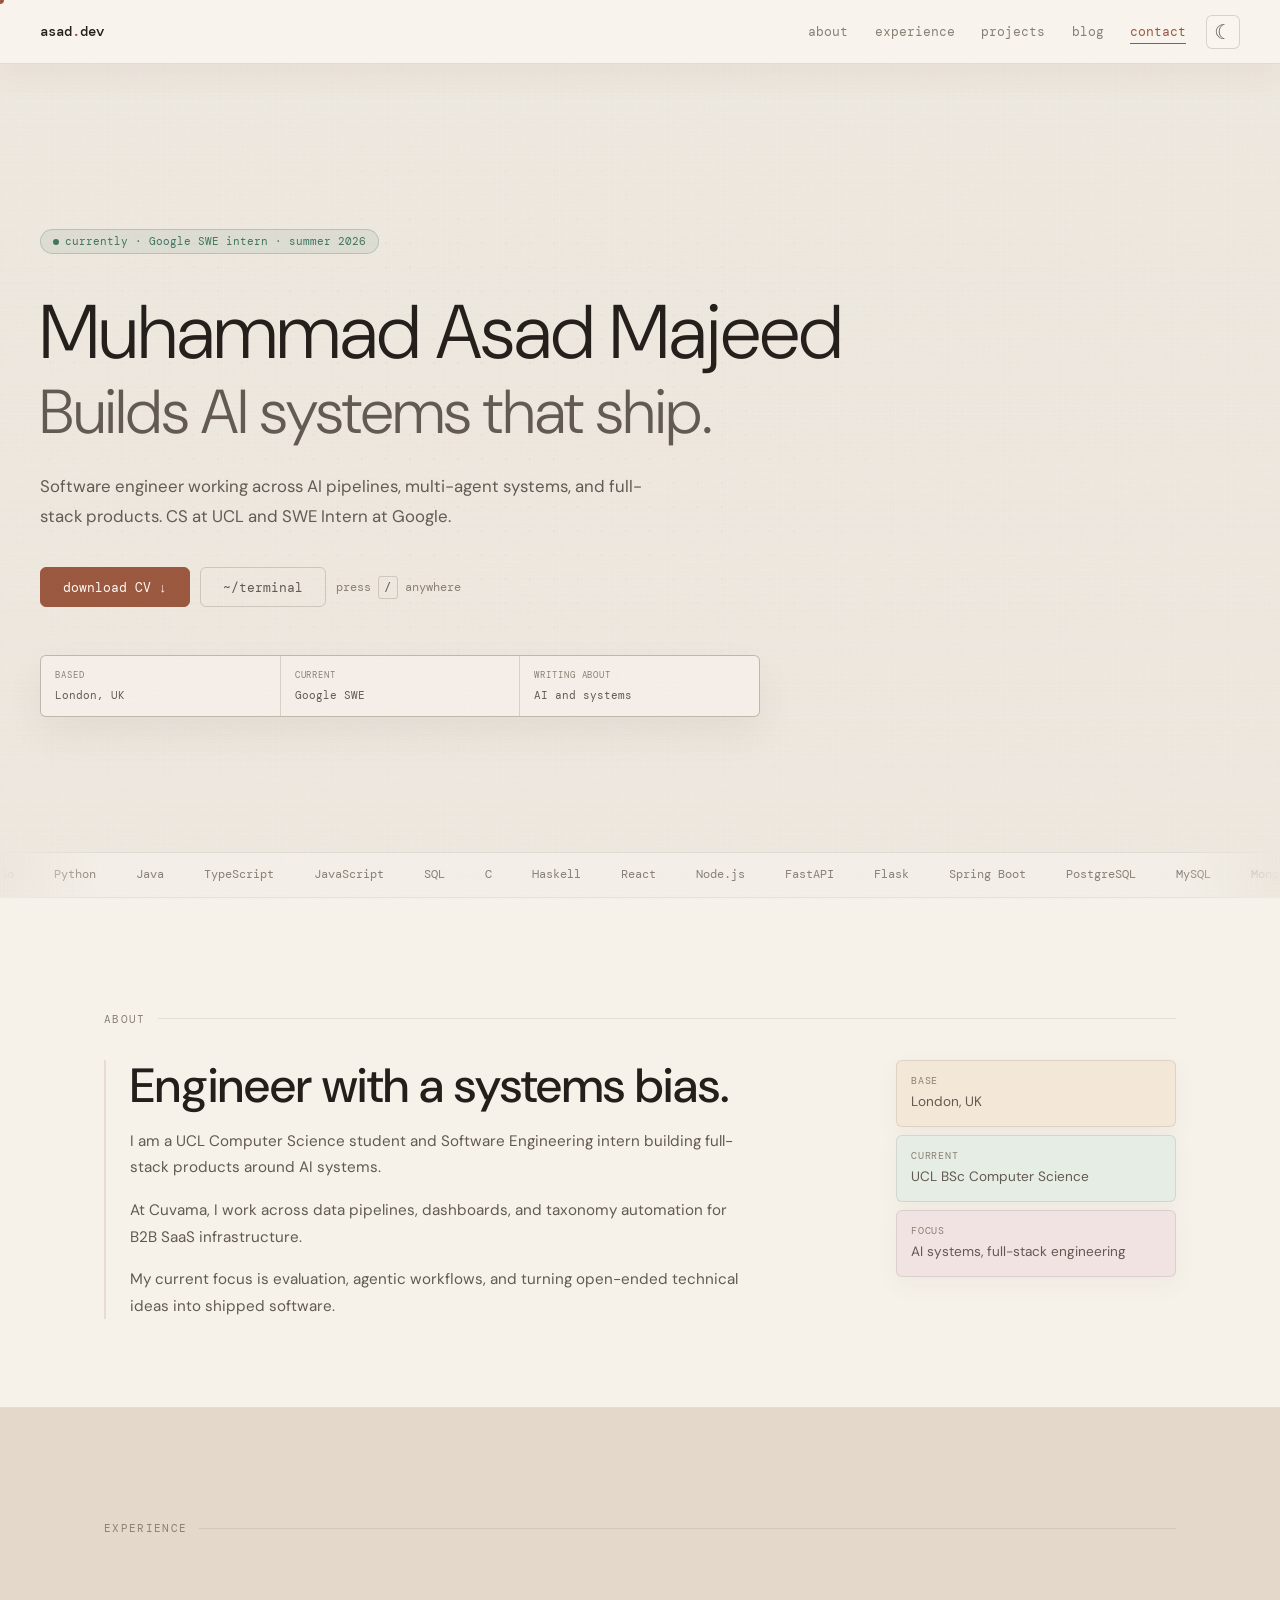
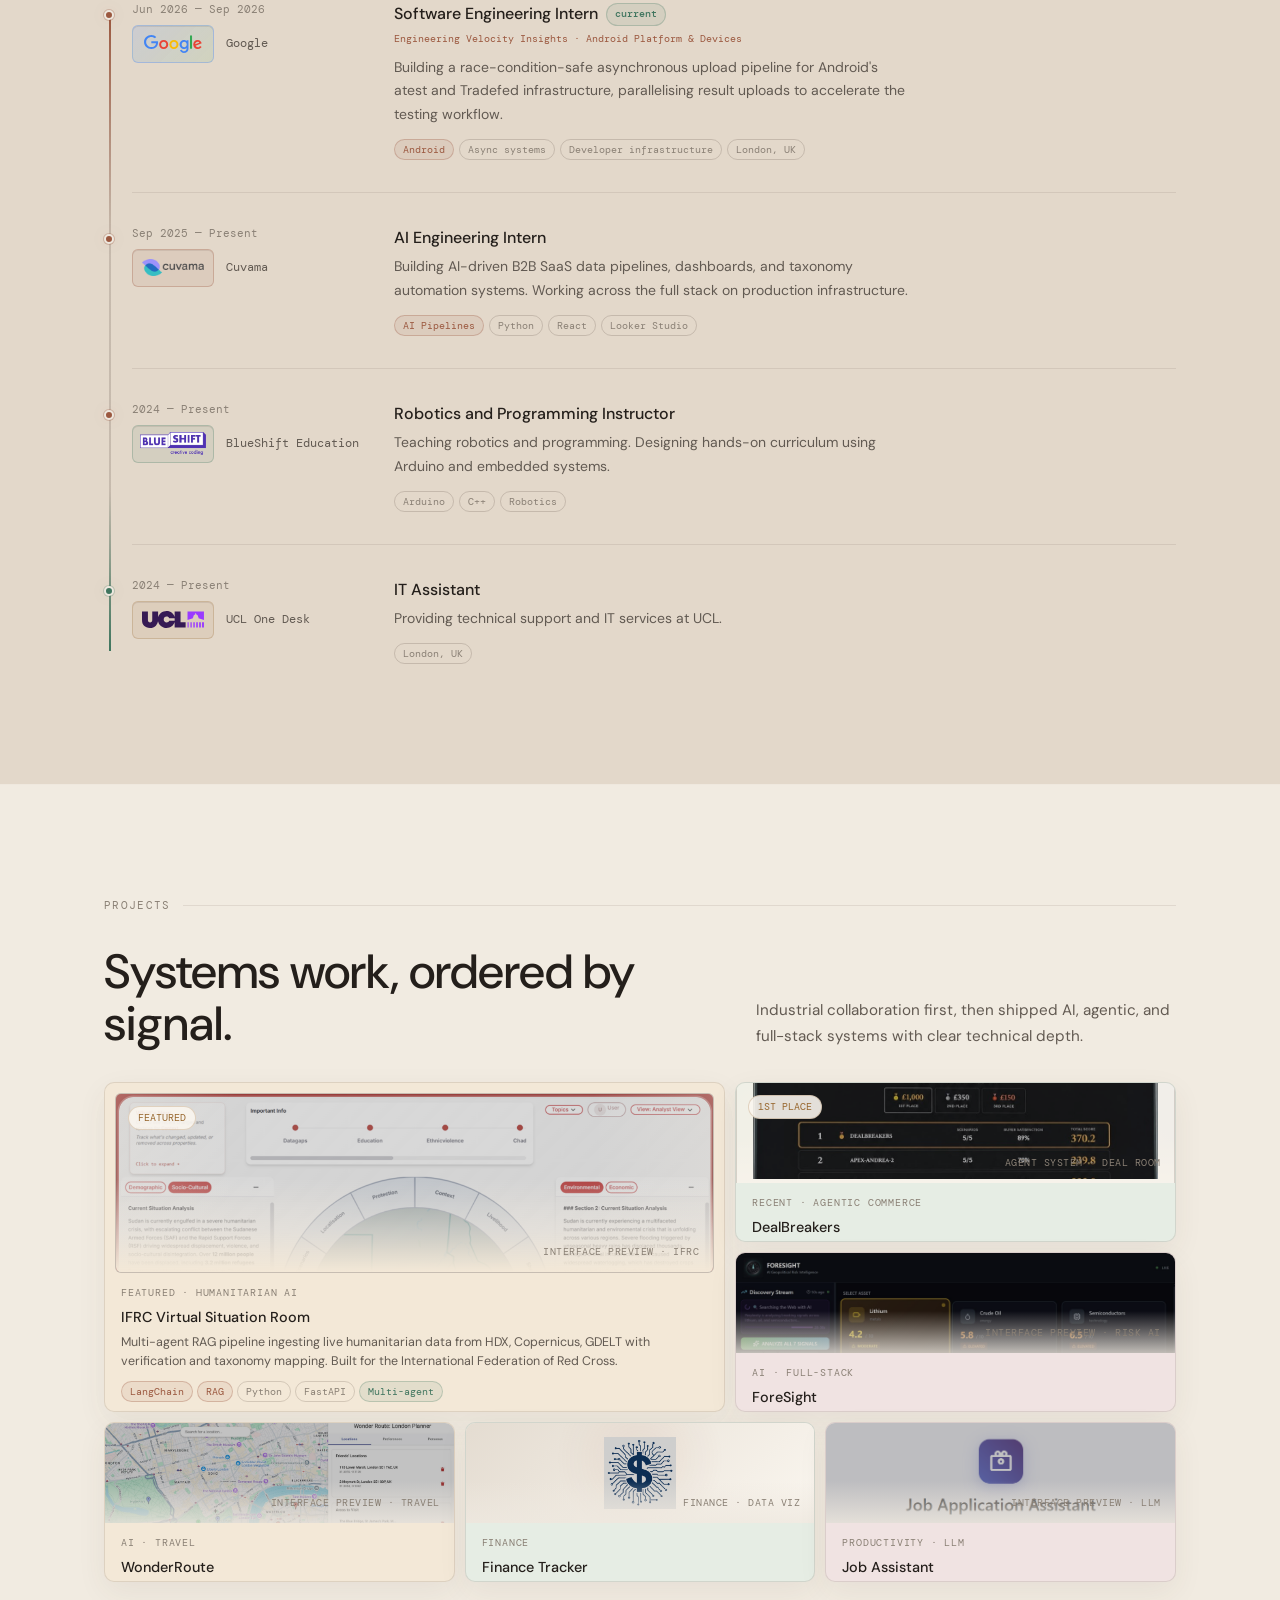
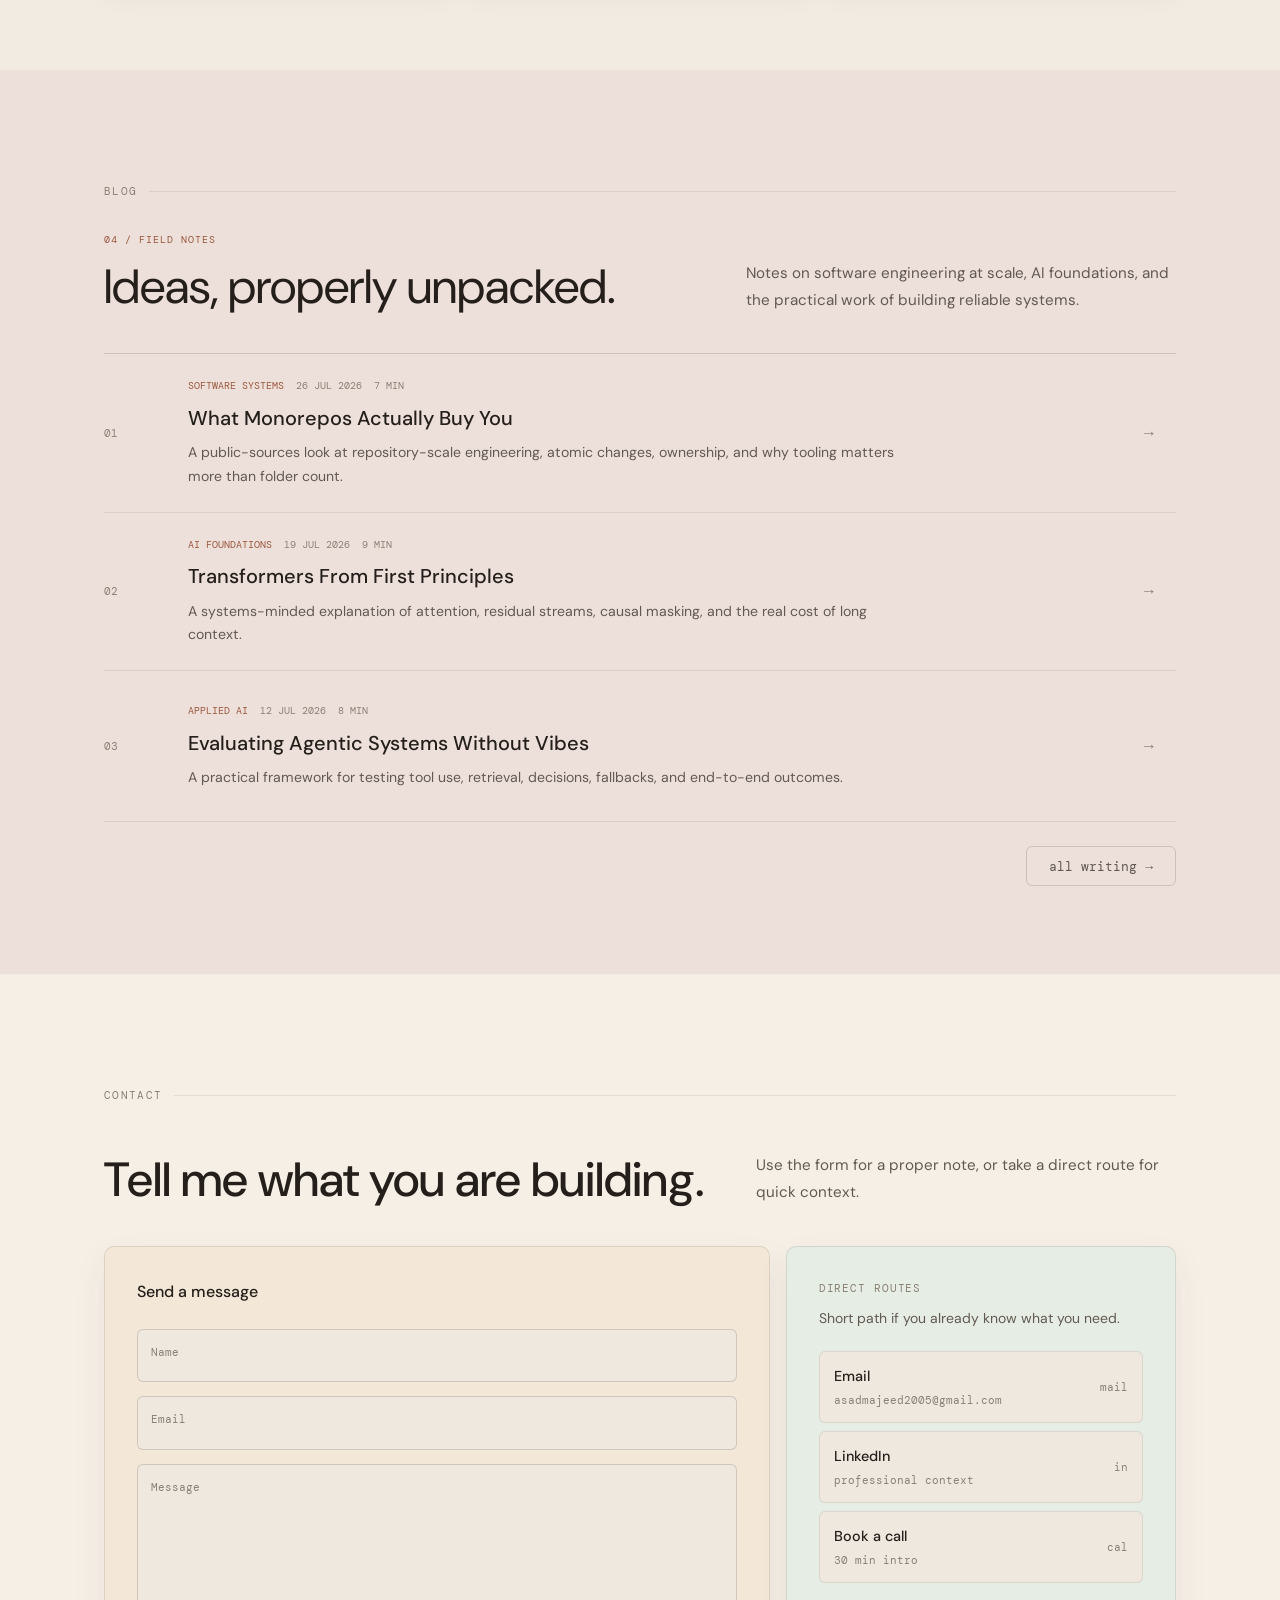
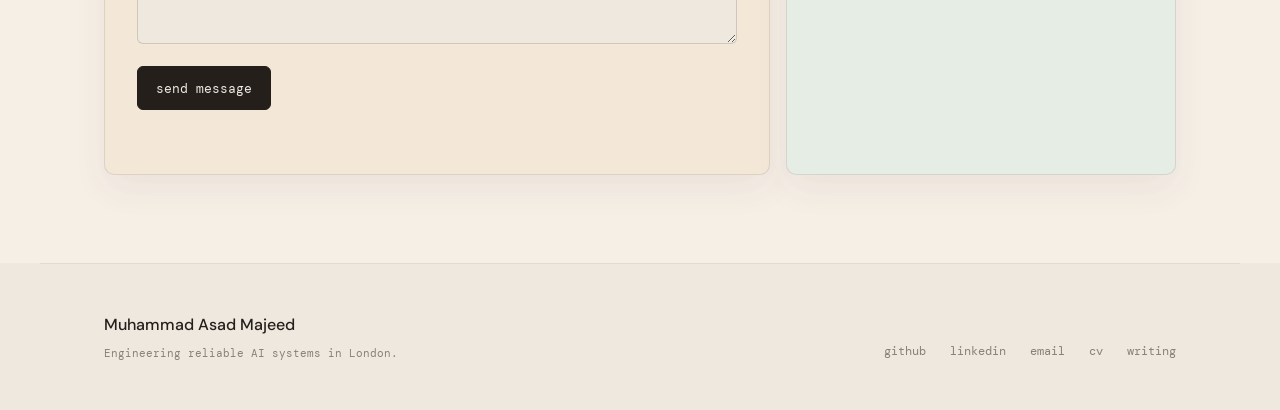
==== commit 2f433d06: "light mode visual revamp, experience styling, blogs" ====
--- a/index.html
+++ b/index.html
@@ -1,5 +1,5 @@
 <!DOCTYPE html>
-<html>
+<html lang="en">
 <head>
     <meta charset="UTF-8"/>
     <meta name="viewport" content="width=device-width, initial-scale=1.0"/>
@@ -11,14 +11,14 @@
             } catch {
                 // Storage can be unavailable in strict privacy modes.
             }
-            const theme = savedTheme || (matchMedia("(prefers-color-scheme: light)").matches ? "light" : "dark");
+            const theme = savedTheme === "dark" ? "dark" : "light";
             document.documentElement.dataset.theme = theme;
         })();
     </script>
     <link rel="preconnect" href="https://fonts.googleapis.com">
     <link rel="preconnect" href="https://fonts.gstatic.com" crossorigin>
     <link rel="preload" as="style" href="https://fonts.googleapis.com/css2?family=DM+Mono:wght@400;500&family=DM+Sans:wght@300;400;500&display=swap">
-    <link rel="stylesheet" href="https://fonts.googleapis.com/css2?family=DM+Mono:wght@400;500&family=DM+Sans:wght@300;400;500&display=swap">
+    <link rel="stylesheet" href="https://fonts.googleapis.com/css2?family=DM+Mono:wght@400;500&family=DM+Sans:wght@300;400;500;600&display=swap">
     <link rel="stylesheet" href="css/variables.css"/>
     <link rel="stylesheet" href="css/reset.css"/>
     <link rel="stylesheet" href="css/layout.css"/>
@@ -63,6 +63,7 @@
                     <li><a href="#About" class="site-nav-link active">about</a></li>
                     <li><a href="#Experience" class="site-nav-link">experience</a></li>
                     <li><a href="#Projects" class="site-nav-link">projects</a></li>
+                    <li><a href="#Blog" class="site-nav-link">blog</a></li>
                     <li><a href="#Contact" class="site-nav-link">contact</a></li>
                 </ul>
                 <button class="theme-toggle" type="button" data-theme-toggle aria-label="Switch to light theme" title="Switch to light theme">
@@ -75,47 +76,105 @@
             <div id="Home" class="hero-inner">
                 <span class="hero-tag">
                     <span class="hero-tag-dot" aria-hidden="true"></span>
-                    SWE intern &middot; Google &middot; summer 2026
+                    currently &middot; Google SWE intern &middot; summer 2026
                 </span>
                 <h1 class="hero-title glitch-text" data-split-words>
-                    <span>Muhammad Asad Majeed</span>
-                    <span class="hero-title-muted">builds AI systems that ship.</span>
+                    <span class="hero-name">Muhammad Asad Majeed</span>
+                    <span class="hero-title-muted">Builds AI systems that ship.</span>
                 </h1>
-                <p class="hero-sub">CS @ UCL. Software engineer focused on AI pipelines, multi-agent systems, and full-stack products. SWE Intern at Google.</p>
+                <p class="hero-sub">Software engineer working across AI pipelines, multi-agent systems, and full-stack products. CS at UCL and SWE Intern at Google.</p>
                 <div class="hero-actions">
                     <div class="magnetic-wrap">
-                        <a class="btn-primary" href="#Projects">view projects &rarr;</a>
+                        <a class="btn-primary" href="./images/asad-majeed-cv.pdf" download="Muhammad-Asad-Majeed-CV.pdf">download CV &darr;</a>
                     </div>
                     <button class="btn-ghost" type="button" data-terminal-open>~/terminal</button>
                     <span class="hero-hint">press <kbd>/</kbd> anywhere</span>
                 </div>
+                <dl class="hero-meta" aria-label="Profile overview">
+                    <div>
+                        <dt>Based</dt>
+                        <dd>London, UK</dd>
+                    </div>
+                    <div>
+                        <dt>Current</dt>
+                        <dd>Google SWE</dd>
+                    </div>
+                    <div>
+                        <dt>Writing about</dt>
+                        <dd>AI and systems</dd>
+                    </div>
+                </dl>
             </div>
         </div>
         <div class="marquee-wrap" aria-label="Core toolkit">
             <div class="marquee-inner">
+                <span class="marquee-item">Go</span>
                 <span class="marquee-item">Python</span>
+                <span class="marquee-item">Java</span>
+                <span class="marquee-item">TypeScript</span>
+                <span class="marquee-item">JavaScript</span>
+                <span class="marquee-item">SQL</span>
+                <span class="marquee-item">C</span>
+                <span class="marquee-item">Haskell</span>
                 <span class="marquee-item">React</span>
-                <span class="marquee-item">LangChain</span>
                 <span class="marquee-item">Node.js</span>
                 <span class="marquee-item">FastAPI</span>
-                <span class="marquee-item">Multi-agent RAG</span>
+                <span class="marquee-item">Flask</span>
+                <span class="marquee-item">Spring Boot</span>
                 <span class="marquee-item">PostgreSQL</span>
+                <span class="marquee-item">MySQL</span>
+                <span class="marquee-item">MongoDB</span>
+                <span class="marquee-item">Redis</span>
+                <span class="marquee-item">SQLite</span>
+                <span class="marquee-item">LangChain</span>
+                <span class="marquee-item">LangGraph</span>
+                <span class="marquee-item">RAG</span>
+                <span class="marquee-item">Multi-agent systems</span>
+                <span class="marquee-item">LLM evaluation</span>
+                <span class="marquee-item">PyTorch</span>
+                <span class="marquee-item">scikit-learn</span>
+                <span class="marquee-item">spaCy</span>
+                <span class="marquee-item">OpenCV</span>
+                <span class="marquee-item">Gemini</span>
+                <span class="marquee-item">Azure OpenAI</span>
+                <span class="marquee-item">OpenAI APIs</span>
+                <span class="marquee-item">Hugging Face</span>
                 <span class="marquee-item">Docker</span>
                 <span class="marquee-item">AWS</span>
-                <span class="marquee-item">Java</span>
-                <span class="marquee-item">TypeScript</span>
                 <span class="marquee-item">Tailwind</span>
+                <span class="marquee-item" aria-hidden="true">Go</span>
                 <span class="marquee-item" aria-hidden="true">Python</span>
+                <span class="marquee-item" aria-hidden="true">Java</span>
+                <span class="marquee-item" aria-hidden="true">TypeScript</span>
+                <span class="marquee-item" aria-hidden="true">JavaScript</span>
+                <span class="marquee-item" aria-hidden="true">SQL</span>
+                <span class="marquee-item" aria-hidden="true">C</span>
+                <span class="marquee-item" aria-hidden="true">Haskell</span>
                 <span class="marquee-item" aria-hidden="true">React</span>
-                <span class="marquee-item" aria-hidden="true">LangChain</span>
                 <span class="marquee-item" aria-hidden="true">Node.js</span>
                 <span class="marquee-item" aria-hidden="true">FastAPI</span>
-                <span class="marquee-item" aria-hidden="true">Multi-agent RAG</span>
+                <span class="marquee-item" aria-hidden="true">Flask</span>
+                <span class="marquee-item" aria-hidden="true">Spring Boot</span>
                 <span class="marquee-item" aria-hidden="true">PostgreSQL</span>
+                <span class="marquee-item" aria-hidden="true">MySQL</span>
+                <span class="marquee-item" aria-hidden="true">MongoDB</span>
+                <span class="marquee-item" aria-hidden="true">Redis</span>
+                <span class="marquee-item" aria-hidden="true">SQLite</span>
+                <span class="marquee-item" aria-hidden="true">LangChain</span>
+                <span class="marquee-item" aria-hidden="true">LangGraph</span>
+                <span class="marquee-item" aria-hidden="true">RAG</span>
+                <span class="marquee-item" aria-hidden="true">Multi-agent systems</span>
+                <span class="marquee-item" aria-hidden="true">LLM evaluation</span>
+                <span class="marquee-item" aria-hidden="true">PyTorch</span>
+                <span class="marquee-item" aria-hidden="true">scikit-learn</span>
+                <span class="marquee-item" aria-hidden="true">spaCy</span>
+                <span class="marquee-item" aria-hidden="true">OpenCV</span>
+                <span class="marquee-item" aria-hidden="true">Gemini</span>
+                <span class="marquee-item" aria-hidden="true">Azure OpenAI</span>
+                <span class="marquee-item" aria-hidden="true">OpenAI APIs</span>
+                <span class="marquee-item" aria-hidden="true">Hugging Face</span>
                 <span class="marquee-item" aria-hidden="true">Docker</span>
                 <span class="marquee-item" aria-hidden="true">AWS</span>
-                <span class="marquee-item" aria-hidden="true">Java</span>
-                <span class="marquee-item" aria-hidden="true">TypeScript</span>
                 <span class="marquee-item" aria-hidden="true">Tailwind</span>
             </div>
         </div>
@@ -151,14 +210,20 @@
                     <div class="exp-left">
                         <p class="exp-period">Jun 2026 &mdash; Sep 2026</p>
                         <div class="exp-company">
-                            <span class="exp-company-logo exp-company-logo-google" aria-hidden="true">G</span>
+                            <span class="exp-company-logo exp-company-logo-google" aria-hidden="true">
+                                <img src="images/companies/google.svg" alt="">
+                            </span>
                             <span class="exp-company-name">Google</span>
                         </div>
                     </div>
                     <div class="exp-right">
-                        <h2 class="exp-role">Software Engineering Intern</h2>
-                        <p class="exp-desc">SWE Intern &mdash; details to follow.</p>
+                        <h2 class="exp-role">Software Engineering Intern <span class="exp-badge current">current</span></h2>
+                        <p class="exp-team">Engineering Velocity Insights &middot; Android Platform &amp; Devices</p>
+                        <p class="exp-desc">Building a race-condition-safe asynchronous upload pipeline for Android's atest and Tradefed infrastructure, parallelising result uploads to accelerate the testing workflow.</p>
                         <div class="exp-stack">
+                            <span class="tag accent">Android</span>
+                            <span class="tag">Async systems</span>
+                            <span class="tag">Developer infrastructure</span>
                             <span class="tag">London, UK</span>
                         </div>
                     </div>
@@ -167,12 +232,14 @@
                     <div class="exp-left">
                         <p class="exp-period">Sep 2025 &mdash; Present</p>
                         <div class="exp-company">
-                            <span class="exp-company-logo exp-company-logo-cuvama" aria-hidden="true">C</span>
+                            <span class="exp-company-logo exp-company-logo-cuvama" aria-hidden="true">
+                                <img src="images/companies/Cuvama_Dark_Blue_Teal.webp" alt="">
+                            </span>
                             <span class="exp-company-name">Cuvama</span>
                         </div>
                     </div>
                     <div class="exp-right">
-                        <h2 class="exp-role">Software Engineering Intern <span class="exp-badge current">current</span></h2>
+                        <h2 class="exp-role">AI Engineering Intern</h2>
                         <p class="exp-desc">Building AI-driven B2B SaaS data pipelines, dashboards, and taxonomy automation systems. Working across the full stack on production infrastructure.</p>
                         <div class="exp-stack">
                             <span class="tag accent">AI Pipelines</span>
@@ -186,12 +253,14 @@
                     <div class="exp-left">
                         <p class="exp-period">2024 &mdash; Present</p>
                         <div class="exp-company">
-                            <span class="exp-company-logo exp-company-logo-blueshift" aria-hidden="true">B</span>
+                            <span class="exp-company-logo exp-company-logo-blueshift" aria-hidden="true">
+                                <img src="images/companies/blueshift.webp" alt="">
+                            </span>
                             <span class="exp-company-name">BlueShift Education</span>
                         </div>
                     </div>
                     <div class="exp-right">
-                        <h2 class="exp-role">Robotics Instructor</h2>
+                        <h2 class="exp-role">Robotics and Programming Instructor</h2>
                         <p class="exp-desc">Teaching robotics and programming. Designing hands-on curriculum using Arduino and embedded systems.</p>
                         <div class="exp-stack">
                             <span class="tag">Arduino</span>
@@ -204,7 +273,9 @@
                     <div class="exp-left">
                         <p class="exp-period">2024 &mdash; Present</p>
                         <div class="exp-company">
-                            <span class="exp-company-logo exp-company-logo-ucl" aria-hidden="true">U</span>
+                            <span class="exp-company-logo exp-company-logo-ucl" aria-hidden="true">
+                                <img src="images/companies/ucl.svg" alt="">
+                            </span>
                             <span class="exp-company-name">UCL One Desk</span>
                         </div>
                     </div>
@@ -479,6 +550,67 @@
                         </div>
                     </div>
                 </article>
+            </div>
+        </section>
+
+        <section id="Blog" class="reveal-group">
+            <div class="section-label">Blog</div>
+            <div class="blog-section-heading reveal-item">
+                <div>
+                    <p class="section-index">04 / Field notes</p>
+                    <h2>Ideas, properly unpacked.</h2>
+                </div>
+                <p>Notes on software engineering at scale, AI foundations, and the practical work of building reliable systems.</p>
+            </div>
+            <div class="home-blog-list">
+                <article class="home-blog-item reveal-item">
+                    <a href="./blog/monorepos-and-piper.html" aria-label="Read What Monorepos Actually Buy You">
+                        <div class="home-blog-number">01</div>
+                        <div class="home-blog-copy">
+                            <div class="blog-card-meta">
+                                <span>Software systems</span>
+                                <time datetime="2026-07-26">26 Jul 2026</time>
+                                <span>7 min</span>
+                            </div>
+                            <h3>What Monorepos Actually Buy You</h3>
+                            <p>A public-sources look at repository-scale engineering, atomic changes, ownership, and why tooling matters more than folder count.</p>
+                        </div>
+                        <span class="home-blog-arrow" aria-hidden="true">&rarr;</span>
+                    </a>
+                </article>
+                <article class="home-blog-item reveal-item">
+                    <a href="./blog/transformers-from-first-principles.html" aria-label="Read Transformers From First Principles">
+                        <div class="home-blog-number">02</div>
+                        <div class="home-blog-copy">
+                            <div class="blog-card-meta">
+                                <span>AI foundations</span>
+                                <time datetime="2026-07-19">19 Jul 2026</time>
+                                <span>9 min</span>
+                            </div>
+                            <h3>Transformers From First Principles</h3>
+                            <p>A systems-minded explanation of attention, residual streams, causal masking, and the real cost of long context.</p>
+                        </div>
+                        <span class="home-blog-arrow" aria-hidden="true">&rarr;</span>
+                    </a>
+                </article>
+                <article class="home-blog-item reveal-item">
+                    <a href="./blog/evaluating-agentic-systems.html" aria-label="Read Evaluating Agentic Systems Without Vibes">
+                        <div class="home-blog-number">03</div>
+                        <div class="home-blog-copy">
+                            <div class="blog-card-meta">
+                                <span>Applied AI</span>
+                                <time datetime="2026-07-12">12 Jul 2026</time>
+                                <span>8 min</span>
+                            </div>
+                            <h3>Evaluating Agentic Systems Without Vibes</h3>
+                            <p>A practical framework for testing tool use, retrieval, decisions, fallbacks, and end-to-end outcomes.</p>
+                        </div>
+                        <span class="home-blog-arrow" aria-hidden="true">&rarr;</span>
+                    </a>
+                </article>
+            </div>
+            <div class="blog-section-action reveal-item">
+                <a class="btn-ghost" href="./blog/index.html">all writing &rarr;</a>
             </div>
         </section>
 
@@ -541,13 +673,17 @@
                 </aside>
             </div>
         </section>
-        <footer class="site-footer">
-            <span class="footer-left">built by asad &middot; london</span>
+        <footer class="site-footer site-footer-editorial">
+            <div class="footer-signoff">
+                <a class="footer-name" href="#main-home">Muhammad Asad Majeed</a>
+                <p>Engineering reliable AI systems in London.</p>
+            </div>
             <nav class="footer-links" aria-label="Footer links">
                 <a href="https://github.com/asad24-dev" target="_blank" rel="noopener noreferrer">github</a>
                 <a href="https://linkedin.com/in/muhammad-asad-majeed" target="_blank" rel="noopener noreferrer">linkedin</a>
                 <a href="mailto:asadmajeed2005@gmail.com">email</a>
-                <a href="./images/asad-majeed-cv.pdf">cv</a>
+                <a href="./images/asad-majeed-cv.pdf" download="Muhammad-Asad-Majeed-CV.pdf">cv</a>
+                <a href="./blog/index.html">writing</a>
             </nav>
         </footer>
     </main> 
--- a/css/variables.css
+++ b/css/variables.css
@@ -12,6 +12,7 @@
     --border2: rgba(255, 255, 255, 0.11);
     --border3: rgba(255, 255, 255, 0.18);
     --overlay: rgba(7, 9, 13, 0.88);
+    --section-band: rgba(13, 17, 23, 0.62);
     --text: #dde3ec;
     --text2: #7a8899;
     --text3: #3d4f62;
@@ -33,41 +34,42 @@
     --font-mono: "DM Mono", "Fira Code", monospace;
     --r: 6px;
     --rl: 10px;
-    --container-max: 1120px;
+    --container-max: 1200px;
 }
 
 :root[data-theme="light"] {
     color-scheme: light;
-    --bg: #ececeb;
-    --bg2: #f4f3f1;
-    --bg3: #e3e6e7;
-    --bg4: #d5dce0;
-    --surface-blue: #eef1f5;
-    --surface-mint: #edf2ef;
-    --surface-lilac: #f1eef3;
-    --grid-line: rgba(74, 105, 164, 0.065);
-    --grid-dot: rgba(47, 57, 72, 0.065);
-    --page-fade: rgba(225, 227, 230, 0.7);
-    --nav-bg: rgba(236, 236, 235, 0.88);
-    --border: rgba(38, 49, 64, 0.085);
-    --border2: rgba(38, 49, 64, 0.15);
-    --border3: rgba(38, 49, 64, 0.25);
-    --overlay: rgba(214, 217, 222, 0.9);
-    --text: #263140;
-    --text2: #586579;
-    --text3: #7a8495;
-    --accent: #526fae;
-    --accent-dim: rgba(82, 111, 174, 0.1);
-    --accent-muted: rgba(82, 111, 174, 0.16);
-    --accent-glow: rgba(82, 111, 174, 0.075);
-    --accent-brd: rgba(82, 111, 174, 0.3);
-    --light-sweep: rgba(255, 255, 255, 0.24);
-    --cursor-card: rgba(38, 49, 64, 0.16);
-    --green: #3b7b6c;
-    --green-dim: rgba(59, 123, 108, 0.09);
-    --green-brd: rgba(59, 123, 108, 0.25);
-    --amber: #97632c;
-    --amber-dim: rgba(151, 99, 44, 0.09);
-    --amber-brd: rgba(151, 99, 44, 0.24);
-    --error: #b94c59;
+    --bg: #eee8df;
+    --bg2: #faf6ef;
+    --bg3: #e4dcd1;
+    --bg4: #d4c8ba;
+    --surface-blue: #f3e8d7;
+    --surface-mint: #e6ede4;
+    --surface-lilac: #f0e3e2;
+    --grid-line: rgba(143, 84, 60, 0.055);
+    --grid-dot: rgba(74, 58, 47, 0.055);
+    --page-fade: rgba(238, 232, 223, 0.82);
+    --nav-bg: rgba(250, 246, 239, 0.9);
+    --border: rgba(69, 53, 42, 0.1);
+    --border2: rgba(69, 53, 42, 0.18);
+    --border3: rgba(69, 53, 42, 0.3);
+    --overlay: rgba(238, 232, 223, 0.93);
+    --section-band: rgba(225, 214, 201, 0.8);
+    --text: #241f1b;
+    --text2: #625a52;
+    --text3: #8a8075;
+    --accent: #9b583f;
+    --accent-dim: rgba(155, 88, 63, 0.085);
+    --accent-muted: rgba(155, 88, 63, 0.15);
+    --accent-glow: rgba(155, 88, 63, 0.065);
+    --accent-brd: rgba(155, 88, 63, 0.3);
+    --light-sweep: rgba(255, 252, 247, 0.62);
+    --cursor-card: rgba(69, 53, 42, 0.16);
+    --green: #3f755e;
+    --green-dim: rgba(63, 117, 94, 0.09);
+    --green-brd: rgba(63, 117, 94, 0.25);
+    --amber: #97662d;
+    --amber-dim: rgba(151, 102, 45, 0.09);
+    --amber-brd: rgba(151, 102, 45, 0.24);
+    --error: #a74751;
 }
--- a/css/layout.css
+++ b/css/layout.css
@@ -36,30 +36,21 @@
 }
 
 :root[data-theme="light"] body::before {
-    inset: -24px;
+    inset: -8px;
     background-image:
-        repeating-linear-gradient(135deg, rgba(82, 111, 174, 0.035) 0 1px, transparent 1px 14px),
-        repeating-linear-gradient(45deg, rgba(59, 123, 108, 0.025) 0 1px, transparent 1px 18px),
-        linear-gradient(var(--grid-line) 1px, transparent 1px),
-        linear-gradient(90deg, var(--grid-line) 1px, transparent 1px),
-        radial-gradient(circle at 1px 1px, var(--grid-dot) 1px, transparent 0);
-    background-size: 14px 14px, 18px 18px, 72px 72px, 72px 72px, 18px 18px;
-    opacity: 0.38;
+        repeating-linear-gradient(0deg, rgba(91, 67, 51, 0.02) 0 1px, transparent 1px 4px),
+        repeating-linear-gradient(90deg, rgba(255, 252, 247, 0.24) 0 1px, transparent 1px 7px);
+    background-size: 100% 4px, 7px 100%;
+    opacity: 0.34;
     transform: translate3d(var(--texture-x, 0), var(--texture-y, 0), 0);
     transition: transform 160ms ease-out;
     will-change: transform;
 }
 
 :root[data-theme="light"] body::after {
-    inset: -18px;
-    background:
-        linear-gradient(145deg, rgba(188, 205, 235, 0.24), transparent 34%),
-        linear-gradient(215deg, rgba(215, 197, 224, 0.18), transparent 40%),
-        linear-gradient(25deg, rgba(190, 222, 210, 0.16), transparent 36%),
-        linear-gradient(to bottom, transparent, var(--page-fade));
-    transform: translate3d(var(--wash-x, 0), var(--wash-y, 0), 0);
-    transition: transform 220ms ease-out;
-    will-change: transform;
+    inset: 0;
+    background: linear-gradient(to bottom, rgba(255, 250, 243, 0.22), transparent 24%, var(--page-fade));
+    opacity: 0.42;
 }
 
 #main-content {
@@ -89,16 +80,21 @@
     align-items: center;
     justify-content: space-between;
     min-height: 64px;
-    padding: 0 clamp(20px, 5vw, 72px);
+    padding: 0 max(24px, calc((100vw - var(--container-max)) / 2));
     border-bottom: 1px solid var(--border);
     background: var(--nav-bg);
     backdrop-filter: blur(16px);
 }
 
+:root[data-theme="light"] .site-nav {
+    border-bottom-color: rgba(69, 53, 42, 0.13);
+    box-shadow: 0 12px 32px rgba(69, 53, 42, 0.055);
+}
+
 .site-nav-logo {
     color: var(--text);
     font-family: var(--font-mono);
-    font-size: 13px;
+    font-size: 14px;
     font-weight: 500;
     text-decoration: none;
 }
@@ -116,7 +112,7 @@
 .site-nav-links {
     display: flex;
     align-items: center;
-    gap: 2rem;
+    gap: 1.65rem;
     margin: 0;
     padding: 0;
     list-style: none;
@@ -214,12 +210,12 @@
 
 #main-home.hero {
     position: relative;
-    min-height: calc(100vh - 64px);
+    min-height: calc(100svh - 112px);
     display: flex;
     align-items: center;
     justify-content: flex-start;
     margin: 0;
-    padding: clamp(88px, 13vh, 132px) clamp(20px, 5vw, 72px) clamp(72px, 10vh, 112px);
+    padding: 92px max(24px, calc((100vw - var(--container-max)) / 2)) 64px;
 }
 
 #main-home.hero::before {
@@ -234,10 +230,17 @@
     mask-image: radial-gradient(ellipse at 35% 45%, black, transparent 72%);
 }
 
+:root[data-theme="light"] #main-home.hero::before {
+    inset: 6% 3% 5%;
+    background-image: radial-gradient(circle, rgba(155, 88, 63, 0.2) 0.8px, transparent 0.9px);
+    background-size: 24px 24px;
+    opacity: 0.3;
+}
+
 #Home.hero-inner {
     position: relative;
     z-index: 1;
-    width: min(760px, 100%);
+    width: min(var(--container-max), 100%);
     margin: 0 auto;
     padding: 0;
     animation: hero-fade-in 520ms cubic-bezier(0.16, 1, 0.3, 1) both;
@@ -247,7 +250,7 @@
     display: inline-flex;
     align-items: center;
     gap: 6px;
-    margin-bottom: 2rem;
+    margin-bottom: 2.5rem;
     padding: 4px 12px;
     border: 1px solid var(--green-brd);
     border-radius: 999px;
@@ -267,14 +270,14 @@
 }
 
 #Home .hero-title {
-    max-width: 760px;
+    max-width: 1020px;
     margin: 0;
     color: var(--text);
     font-family: var(--font-sans);
-    font-size: clamp(2rem, 5vw, 3rem);
+    font-size: 76px;
     font-weight: 300;
-    letter-spacing: -0.03em;
-    line-height: 1.12;
+    letter-spacing: 0;
+    line-height: 1.02;
 }
 
 .hero-title > span {
@@ -282,15 +285,17 @@
 }
 
 .hero-title-muted {
-    color: var(--text2);
-    font-style: italic;
+    margin-top: 8px;
+    color: var(--text2);
+    font-size: 62px;
+    font-weight: 300;
 }
 
 .hero-sub {
-    max-width: 500px;
-    margin: 1.5rem 0 0;
-    color: var(--text2);
-    font-size: 1rem;
+    max-width: 620px;
+    margin: 1.75rem 0 0;
+    color: var(--text2);
+    font-size: 1.05rem;
     line-height: 1.8;
 }
 
@@ -299,7 +304,53 @@
     align-items: center;
     flex-wrap: wrap;
     gap: 10px;
-    margin-top: 2.5rem;
+    margin-top: 2.25rem;
+}
+
+.hero-meta {
+    max-width: 720px;
+    display: grid;
+    grid-template-columns: repeat(3, minmax(0, 1fr));
+    gap: 1px;
+    margin: 3rem 0 0;
+    border: 1px solid var(--border);
+    border-radius: var(--r);
+    background: var(--border);
+    overflow: hidden;
+}
+
+.hero-meta div {
+    background: var(--bg);
+    padding: 12px 14px;
+}
+
+:root[data-theme="light"] .hero-meta {
+    border-color: rgba(69, 53, 42, 0.16);
+    background: rgba(69, 53, 42, 0.13);
+    box-shadow: 0 16px 38px rgba(69, 53, 42, 0.065);
+}
+
+:root[data-theme="light"] .hero-meta div {
+    background: rgba(250, 246, 239, 0.82);
+}
+
+.hero-meta dt,
+.hero-meta dd {
+    margin: 0;
+    font-family: var(--font-mono);
+}
+
+.hero-meta dt {
+    color: var(--text3);
+    font-size: 9px;
+    letter-spacing: 0.1em;
+    text-transform: uppercase;
+}
+
+.hero-meta dd {
+    margin-top: 3px;
+    color: var(--text2);
+    font-size: 11px;
 }
 
 .hero-hint {
@@ -334,7 +385,7 @@
     display: flex;
     width: max-content;
     gap: 2.5rem;
-    animation: marquee 22s linear infinite;
+    animation: marquee 50s linear infinite;
 }
 
 .marquee-inner:hover {
@@ -351,6 +402,10 @@
 
 .marquee-item:hover {
     color: var(--text2);
+}
+
+:root[data-theme="light"] .marquee-wrap {
+    background: rgba(250, 246, 239, 0.5);
 }
 
 .section-label {
@@ -379,6 +434,9 @@
     padding: clamp(88px, 12vw, 112px) clamp(20px, 5vw, 72px) clamp(64px, 8vw, 88px);
     color: var(--text);
     scroll-margin-top: 80px;
+    background: var(--section-band);
+    box-shadow: 0 0 0 100vmax var(--section-band);
+    clip-path: inset(0 -100vmax);
 }
 
 .experience-list {
@@ -401,7 +459,7 @@
 .exp-item {
     position: relative;
     display: grid;
-    grid-template-columns: 180px 1fr;
+    grid-template-columns: 230px 1fr;
     gap: 2rem;
     padding: 2rem 0;
     border-bottom: 1px solid var(--border);
@@ -441,26 +499,34 @@
 .exp-company {
     display: flex;
     align-items: center;
-    gap: 6px;
+    gap: 12px;
     color: var(--text2);
     font-family: var(--font-mono);
     font-size: 12px;
 }
 
 .exp-company-logo {
-    width: 22px;
-    height: 22px;
+    width: 82px;
+    height: 38px;
     display: inline-flex;
     align-items: center;
     justify-content: center;
     flex: 0 0 auto;
     border: 1px solid var(--border2);
-    border-radius: 6px;
+    border-radius: var(--r);
     background: var(--bg3);
     color: var(--text2);
     font-size: 10px;
     font-weight: 500;
     box-shadow: inset 0 1px 0 var(--border);
+}
+
+.exp-company-logo img {
+    width: auto;
+    max-width: 66px;
+    height: auto;
+    max-height: 25px;
+    object-fit: contain;
 }
 
 .exp-company-logo-google {
@@ -469,12 +535,24 @@
     color: #4285f4;
 }
 
+.exp-company-logo-google img {
+    max-width: 58px;
+}
+
 .exp-company-logo-cuvama {
     border-color: var(--accent-brd);
     background: var(--accent-dim);
     color: var(--accent);
 }
 
+.exp-company-logo-cuvama img {
+    width: 100%;
+    max-width: 62px;
+    height: 26px;
+    object-fit: contain;
+    object-position: center;
+}
+
 .exp-company-logo-blueshift {
     border-color: var(--green-brd);
     background: var(--green-dim);
@@ -487,6 +565,10 @@
     color: var(--amber);
 }
 
+.exp-company-logo-ucl img {
+    max-width: 62px;
+}
+
 .exp-role {
     display: flex;
     align-items: center;
@@ -496,6 +578,14 @@
     color: var(--text);
     font-size: 1rem;
     font-weight: 500;
+}
+
+.exp-team {
+    margin: -1px 0 0.55rem;
+    color: var(--accent);
+    font-family: var(--font-mono);
+    font-size: 10px;
+    line-height: 1.6;
 }
 
 .exp-badge {
@@ -564,6 +654,16 @@
 
 :root[data-theme="light"] .bento-card:nth-child(3n) {
     background: var(--surface-lilac);
+}
+
+:root[data-theme="light"] .bento-card {
+    border-color: rgba(69, 53, 42, 0.13);
+    box-shadow: 0 10px 30px rgba(69, 53, 42, 0.065);
+}
+
+:root[data-theme="light"] .bento-card:hover {
+    border-color: var(--accent-brd);
+    box-shadow: 0 16px 36px rgba(69, 53, 42, 0.12);
 }
 
 .bento-card::before {
@@ -720,7 +820,7 @@
 }
 
 :root[data-theme="light"] .project-mark {
-    background: rgba(244, 243, 241, 0.7);
+    background: rgba(250, 246, 239, 0.78);
     box-shadow: inset 0 1px 0 rgba(255, 255, 255, 0.45);
 }
 
@@ -729,13 +829,13 @@
 }
 
 :root[data-theme="light"] .bento-thumb-overlay {
-    background: linear-gradient(to bottom, transparent 58%, rgba(227, 230, 231, 0.78) 100%);
+    background: linear-gradient(to bottom, transparent 58%, rgba(238, 232, 223, 0.8) 100%);
 }
 
 :root[data-theme="light"] .bento-featured-thumb .bento-thumb-overlay {
     background:
-        linear-gradient(to bottom, transparent 48%, rgba(227, 230, 231, 0.56) 76%, var(--surface-blue) 100%),
-        linear-gradient(to right, rgba(227, 230, 231, 0.22), transparent 20%, transparent 80%, rgba(227, 230, 231, 0.22));
+        linear-gradient(to bottom, transparent 48%, rgba(238, 232, 223, 0.58) 76%, var(--surface-blue) 100%),
+        linear-gradient(to right, rgba(238, 232, 223, 0.24), transparent 20%, transparent 80%, rgba(238, 232, 223, 0.24));
 }
 
 .bento-tall .bento-thumb.project-logo img {
@@ -804,7 +904,7 @@
 }
 
 :root[data-theme="light"] .project-badge {
-    background: rgba(244, 243, 241, 0.88);
+    background: rgba(250, 246, 239, 0.9);
 }
 
 .bento-thumb-overlay {
@@ -978,6 +1078,131 @@
     scroll-margin-top: 80px;
 }
 
+#Blog {
+    width: min(100%, var(--container-max));
+    max-width: var(--container-max);
+    margin: 0 auto;
+    padding: 112px clamp(24px, 5vw, 72px) 88px;
+    color: var(--text);
+    scroll-margin-top: 80px;
+    background: var(--section-band);
+    box-shadow: 0 0 0 100vmax var(--section-band);
+    clip-path: inset(0 -100vmax);
+}
+
+.blog-section-heading {
+    display: grid;
+    grid-template-columns: minmax(0, 1fr) minmax(280px, 430px);
+    gap: 2rem;
+    align-items: end;
+    margin-bottom: 2.5rem;
+}
+
+.section-index {
+    margin: 0 0 0.8rem;
+    color: var(--accent);
+    font-family: var(--font-mono);
+    font-size: 10px;
+    letter-spacing: 0.1em;
+    text-transform: uppercase;
+}
+
+.blog-section-heading h2 {
+    margin: 0;
+    color: var(--text);
+    font-size: 3rem;
+    font-weight: 400;
+    letter-spacing: 0;
+    line-height: 1.08;
+}
+
+.blog-section-heading > p {
+    margin: 0;
+    color: var(--text2);
+    font-size: 0.95rem;
+    line-height: 1.75;
+}
+
+.home-blog-list {
+    border-top: 1px solid var(--border2);
+}
+
+.home-blog-item {
+    border-bottom: 1px solid var(--border);
+}
+
+.home-blog-item a {
+    min-height: 150px;
+    display: grid;
+    grid-template-columns: 60px minmax(0, 1fr) 32px;
+    gap: 1.5rem;
+    align-items: center;
+    padding: 1.5rem 0;
+    color: inherit;
+    text-decoration: none;
+    transition: background 0.2s ease, padding 0.2s ease;
+}
+
+.home-blog-item a:hover,
+.home-blog-item a:focus-visible {
+    background: var(--accent-dim);
+    padding-right: 1rem;
+    padding-left: 1rem;
+}
+
+.home-blog-number {
+    color: var(--text3);
+    font-family: var(--font-mono);
+    font-size: 11px;
+}
+
+.home-blog-copy h3 {
+    margin: 0.45rem 0 0.4rem;
+    color: var(--text);
+    font-size: 1.25rem;
+    font-weight: 500;
+    letter-spacing: 0;
+}
+
+.home-blog-copy > p {
+    max-width: 720px;
+    margin: 0;
+    color: var(--text2);
+    font-size: 0.88rem;
+    line-height: 1.65;
+}
+
+.blog-card-meta {
+    display: flex;
+    flex-wrap: wrap;
+    gap: 0.75rem;
+    color: var(--text3);
+    font-family: var(--font-mono);
+    font-size: 10px;
+    text-transform: uppercase;
+}
+
+.blog-card-meta span:first-child {
+    color: var(--accent);
+}
+
+.home-blog-arrow {
+    color: var(--text3);
+    font-family: var(--font-mono);
+    transition: color 0.2s ease, transform 0.2s ease;
+}
+
+.home-blog-item a:hover .home-blog-arrow {
+    color: var(--accent);
+    transform: translateX(4px);
+}
+
+.blog-section-action {
+    display: flex;
+    justify-content: flex-end;
+    margin-top: 1.5rem;
+}
+
 .projects-heading {
     display: grid;
     grid-template-columns: minmax(0, 1fr) minmax(260px, 420px);
@@ -1012,6 +1237,34 @@
     padding: clamp(88px, 12vw, 112px) clamp(20px, 5vw, 72px) clamp(64px, 8vw, 88px);
     color: var(--text);
     scroll-margin-top: 80px;
+}
+
+:root[data-theme="light"] #About {
+    background: rgba(250, 246, 239, 0.72);
+    box-shadow: 0 0 0 100vmax rgba(250, 246, 239, 0.72);
+    clip-path: inset(0 -100vmax);
+}
+
+:root[data-theme="light"] #Experience {
+    background: rgba(224, 212, 198, 0.84);
+    box-shadow: 0 0 0 100vmax rgba(224, 212, 198, 0.84);
+}
+
+:root[data-theme="light"] #Projects {
+    background: rgba(242, 235, 225, 0.76);
+    box-shadow: 0 0 0 100vmax rgba(242, 235, 225, 0.76);
+    clip-path: inset(0 -100vmax);
+}
+
+:root[data-theme="light"] #Blog {
+    background: rgba(236, 220, 216, 0.74);
+    box-shadow: 0 0 0 100vmax rgba(236, 220, 216, 0.74);
+}
+
+:root[data-theme="light"] #Contact {
+    background: rgba(248, 241, 232, 0.82);
+    box-shadow: 0 0 0 100vmax rgba(248, 241, 232, 0.82);
+    clip-path: inset(0 -100vmax);
 }
 
 .about-grid {
@@ -1073,6 +1326,11 @@
     background: var(--surface-lilac);
 }
 
+:root[data-theme="light"] .about-facts div {
+    border-color: rgba(69, 53, 42, 0.12);
+    box-shadow: 0 8px 24px rgba(69, 53, 42, 0.05);
+}
+
 .about-facts dt {
     color: var(--text3);
     font-family: var(--font-mono);
@@ -1118,6 +1376,12 @@
     background: var(--surface-mint);
 }
 
+:root[data-theme="light"] #Contact .contact-form,
+:root[data-theme="light"] #Contact .contact-links {
+    border-color: rgba(69, 53, 42, 0.13);
+    box-shadow: 0 14px 34px rgba(69, 53, 42, 0.065);
+}
+
 #Contact .contact-form h3 {
     margin: 0 0 1.5rem;
     color: var(--text);
@@ -1281,6 +1545,32 @@
     margin: 3rem auto 0;
     border-top: 1px solid var(--border);
     padding: 2rem clamp(20px, 5vw, 72px);
+}
+
+.site-footer-editorial {
+    align-items: flex-end;
+    margin-top: 0;
+    padding-top: 3rem;
+    padding-bottom: 3rem;
+}
+
+.footer-signoff {
+    display: grid;
+    gap: 5px;
+}
+
+.footer-name {
+    color: var(--text);
+    font-size: 1rem;
+    font-weight: 500;
+    text-decoration: none;
+}
+
+.footer-signoff p {
+    margin: 0;
+    color: var(--text3);
+    font-family: var(--font-mono);
+    font-size: 11px;
 }
 
 .footer-left,
@@ -1333,10 +1623,21 @@
     opacity: 1;
 }
 
+@media screen and (max-width: 900px) {
+    #Home .hero-title {
+        font-size: 56px;
+    }
+
+    .hero-title-muted {
+        font-size: 48px;
+    }
+}
+
 @media screen and (max-width: 768px) {
     #Experience,
     #About,
     #Projects,
+    #Blog,
     #Contact {
         padding-right: 24px;
         padding-left: 24px;
@@ -1392,6 +1693,7 @@
 
     .about-grid,
     .projects-heading,
+    .blog-section-heading,
     .contact-heading,
     .contact-shell {
         grid-template-columns: 1fr;
@@ -1415,7 +1717,7 @@
     }
 }
 
-@media screen and (max-width: 420px) {
+@media screen and (max-width: 600px) {
     .site-nav {
         align-items: flex-start;
         flex-direction: column;
@@ -1425,7 +1727,9 @@
     }
 
     .site-nav-actions {
-        width: 100%;
+        width: auto;
+        align-self: stretch;
+        padding-right: 16px;
     }
 
     .site-nav-links {
@@ -1433,10 +1737,34 @@
         flex: 1;
         justify-content: space-between;
     }
-
+}
+
+@media screen and (max-width: 420px) {
     #main-home.hero {
         min-height: auto;
         padding-top: 72px;
+    }
+
+    #Home .hero-title {
+        font-size: 40px;
+        line-height: 1.06;
+    }
+
+    .hero-title-muted {
+        font-size: 34px;
+    }
+
+    .hero-meta {
+        grid-template-columns: 1fr;
+    }
+
+    .home-blog-item a {
+        grid-template-columns: 32px minmax(0, 1fr);
+        gap: 0.75rem;
+    }
+
+    .home-blog-arrow {
+        display: none;
     }
 
     .hero-actions {
--- a/css/components.css
+++ b/css/components.css
@@ -26,7 +26,7 @@
 }
 
 :root[data-theme="light"] .btn-primary {
-    color: #f2f5f7;
+    color: #fffaf4;
 }
 
 :root[data-theme="light"] .btn-primary:hover {
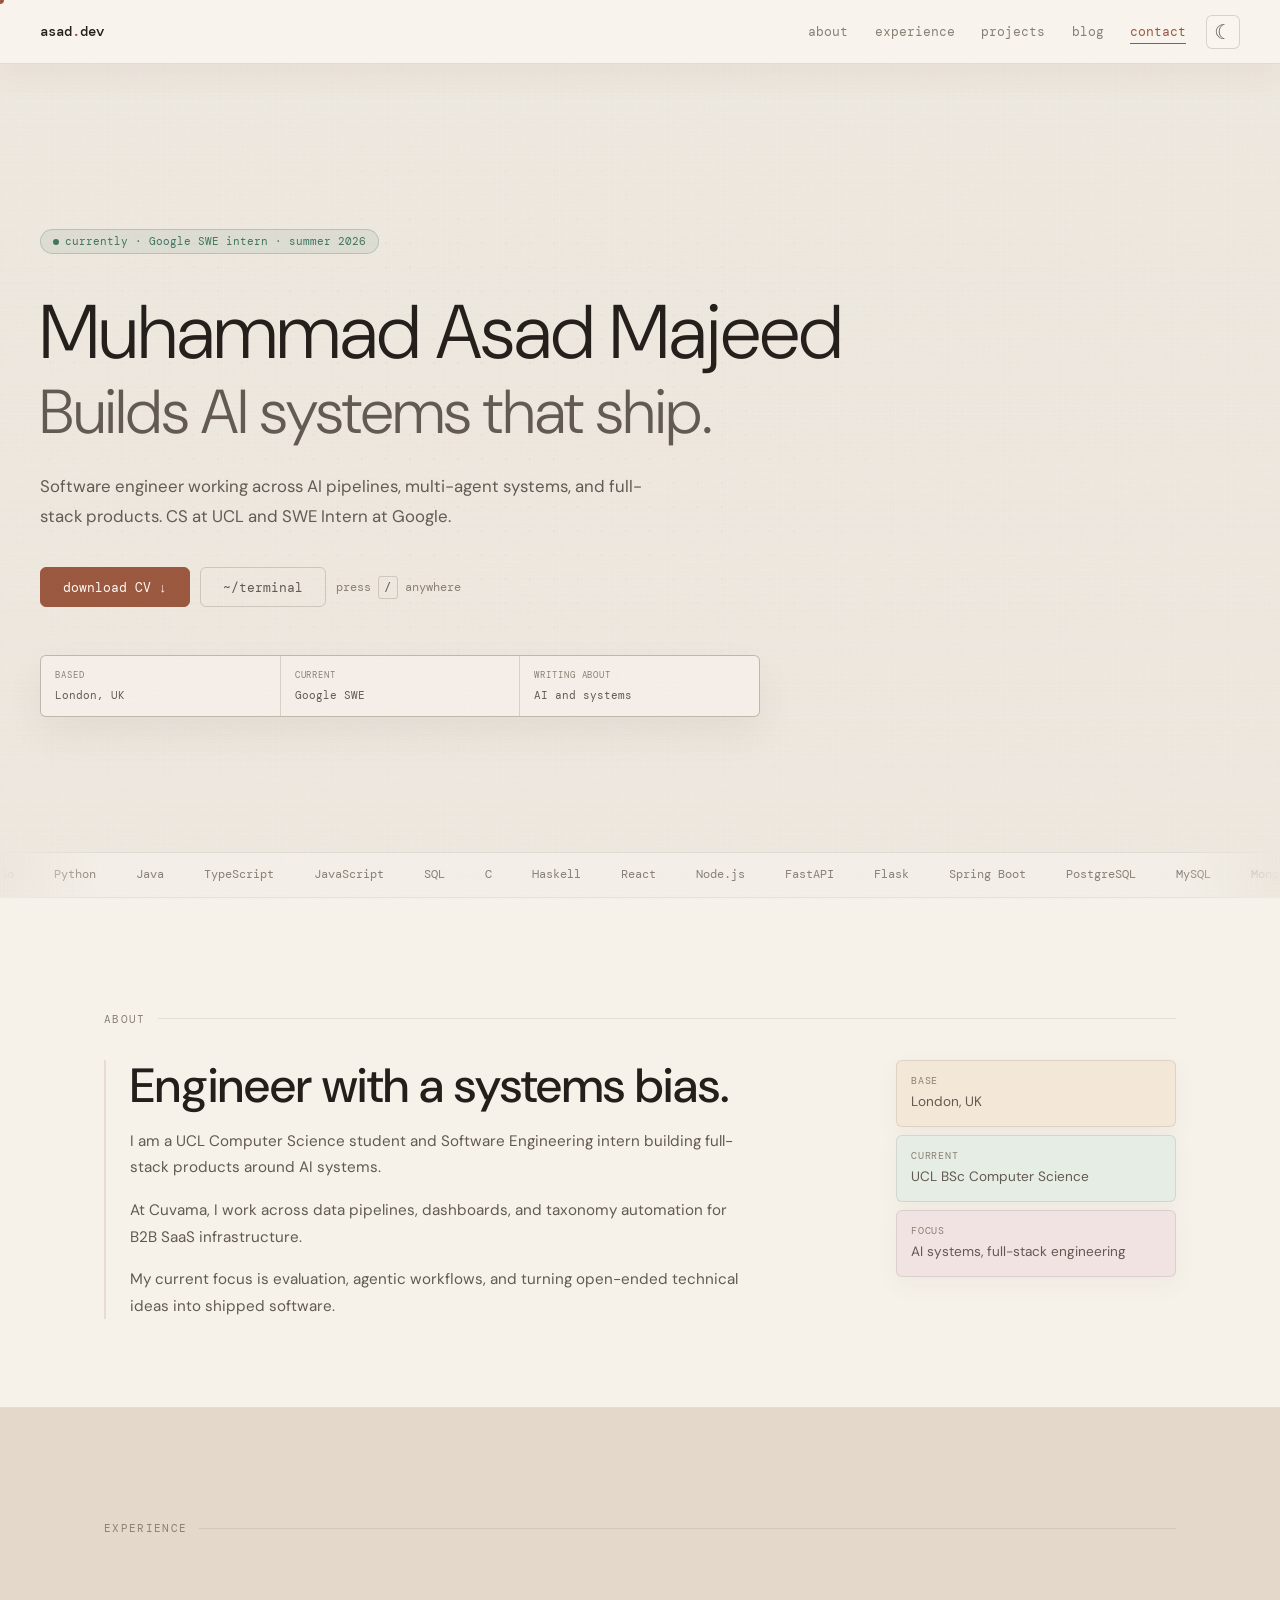
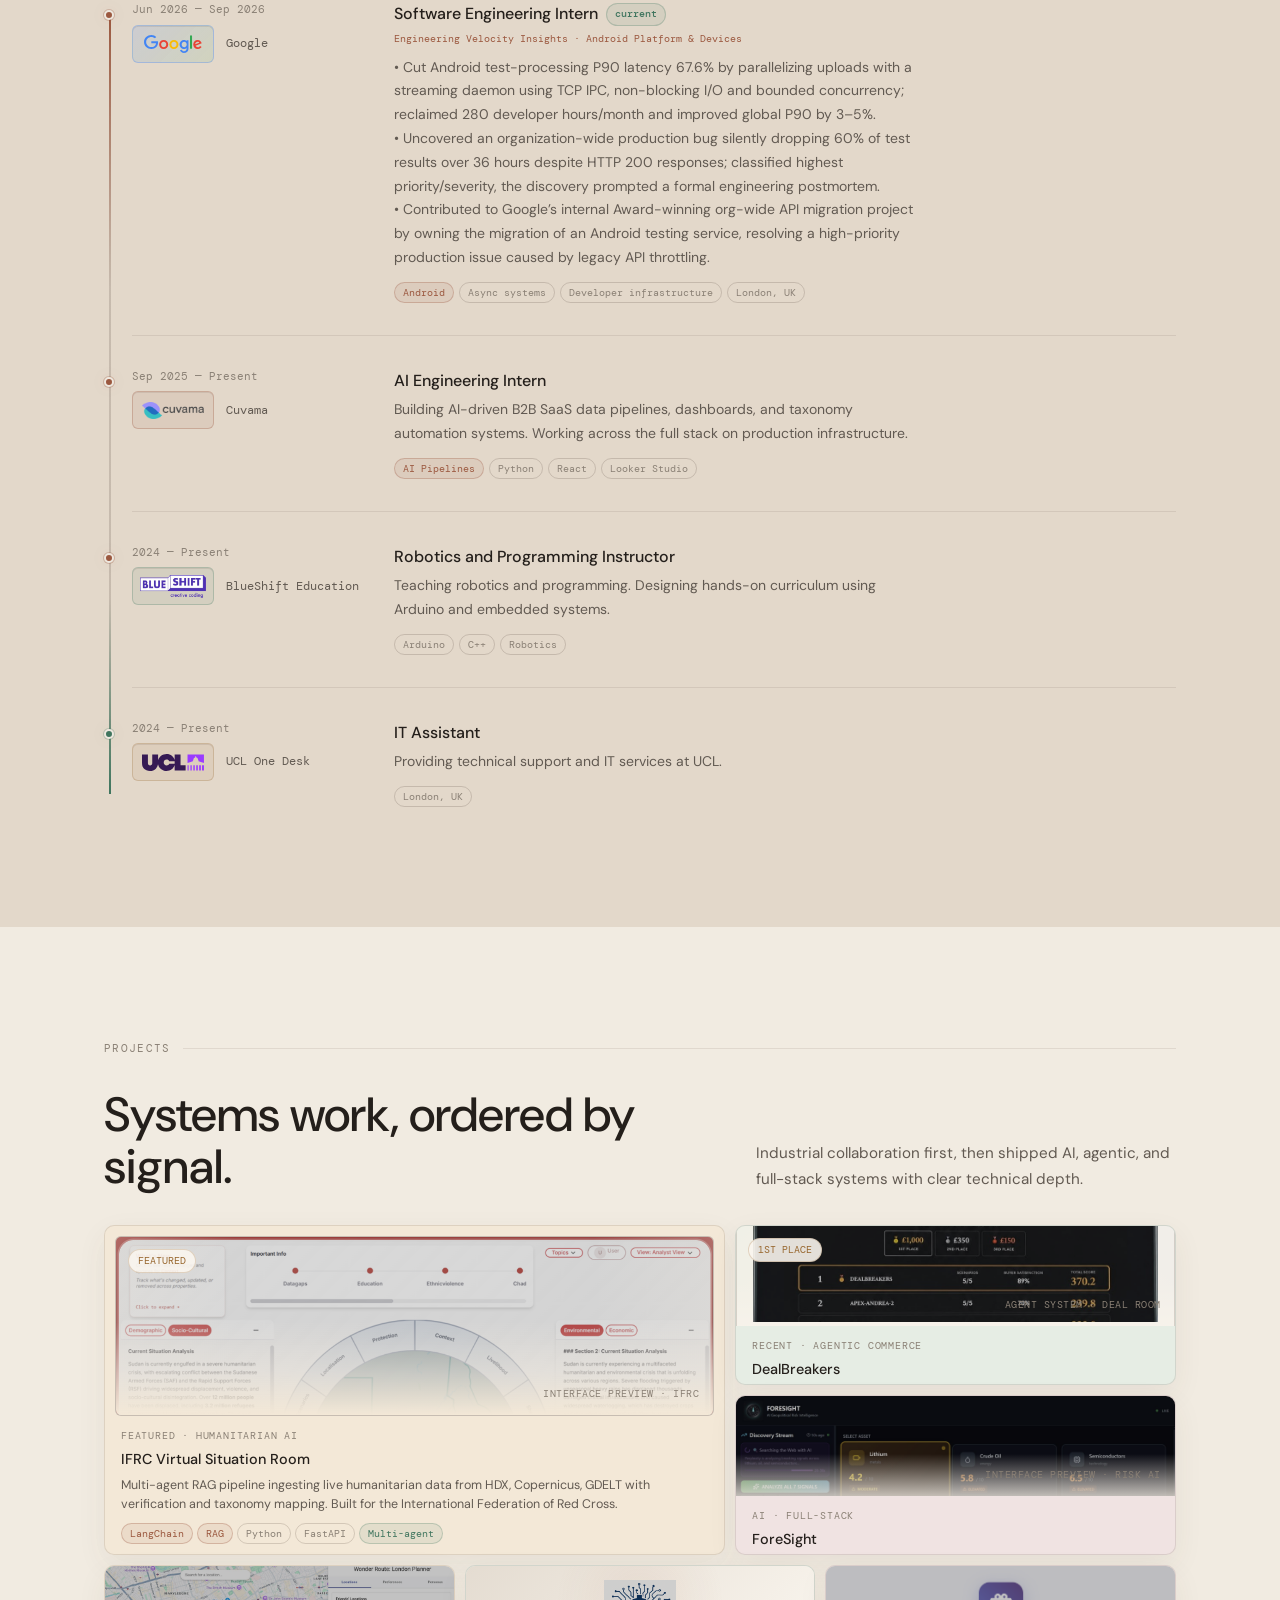
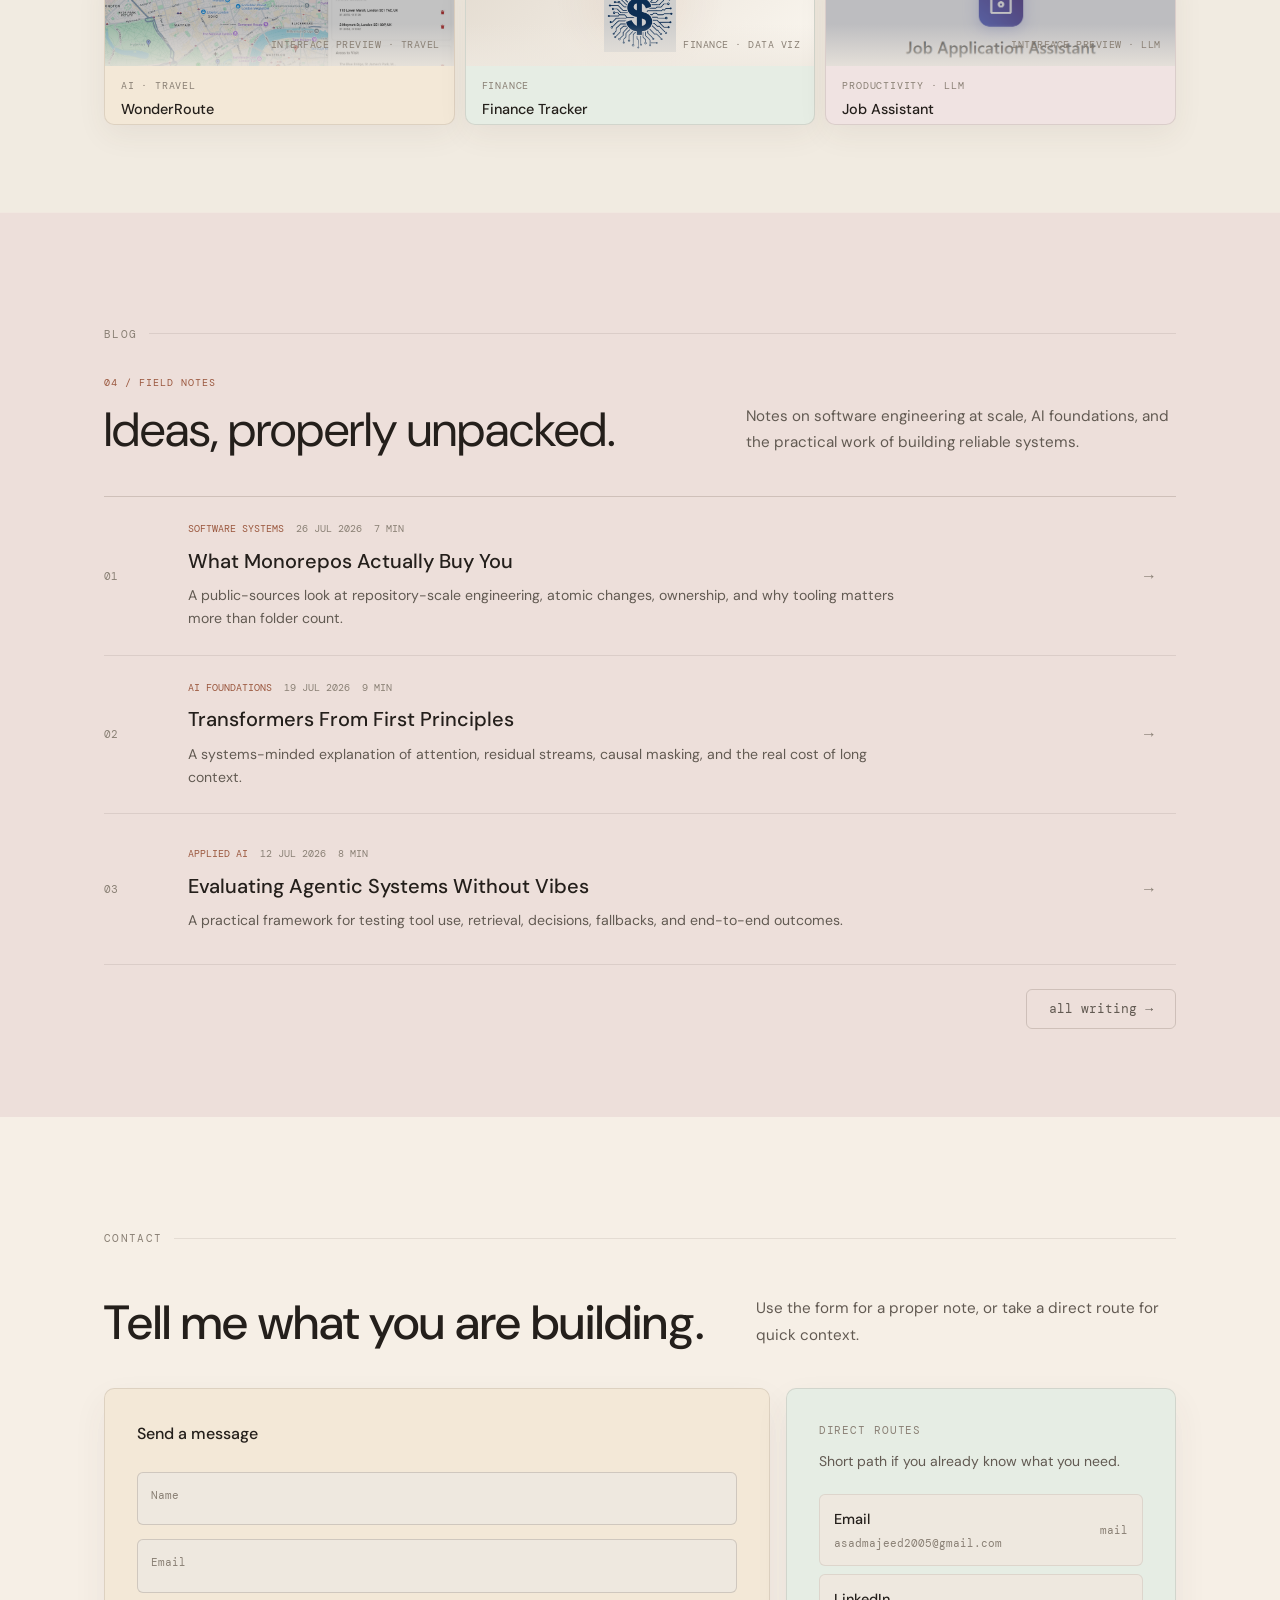
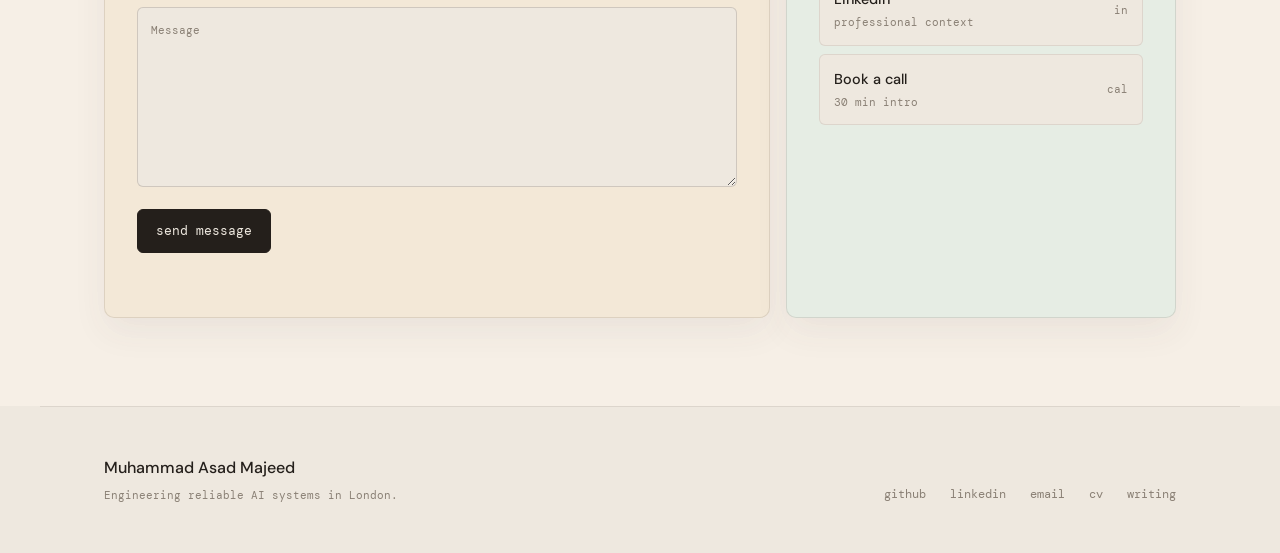
==== commit e88d768c: "update profile" ====
--- a/index.html
+++ b/index.html
@@ -219,7 +219,12 @@
                     <div class="exp-right">
                         <h2 class="exp-role">Software Engineering Intern <span class="exp-badge current">current</span></h2>
                         <p class="exp-team">Engineering Velocity Insights &middot; Android Platform &amp; Devices</p>
-                        <p class="exp-desc">Building a race-condition-safe asynchronous upload pipeline for Android's atest and Tradefed infrastructure, parallelising result uploads to accelerate the testing workflow.</p>
+                        <p class="exp-desc">• Cut Android test-processing P90 latency 67.6% by parallelizing uploads with a streaming daemon using TCP IPC,
+non-blocking I/O and bounded concurrency; reclaimed 280 developer hours/month and improved global P90 by 3–5%.<br>
+• Uncovered an organization-wide production bug silently dropping 60% of test results over 36 hours despite HTTP 200
+responses; classified highest priority/severity, the discovery prompted a formal engineering postmortem.<br>
+• Contributed to Google’s internal Award-winning org-wide API migration project by owning the migration of an Android
+testing service, resolving a high-priority production issue caused by legacy API throttling.</p>
                         <div class="exp-stack">
                             <span class="tag accent">Android</span>
                             <span class="tag">Async systems</span>
